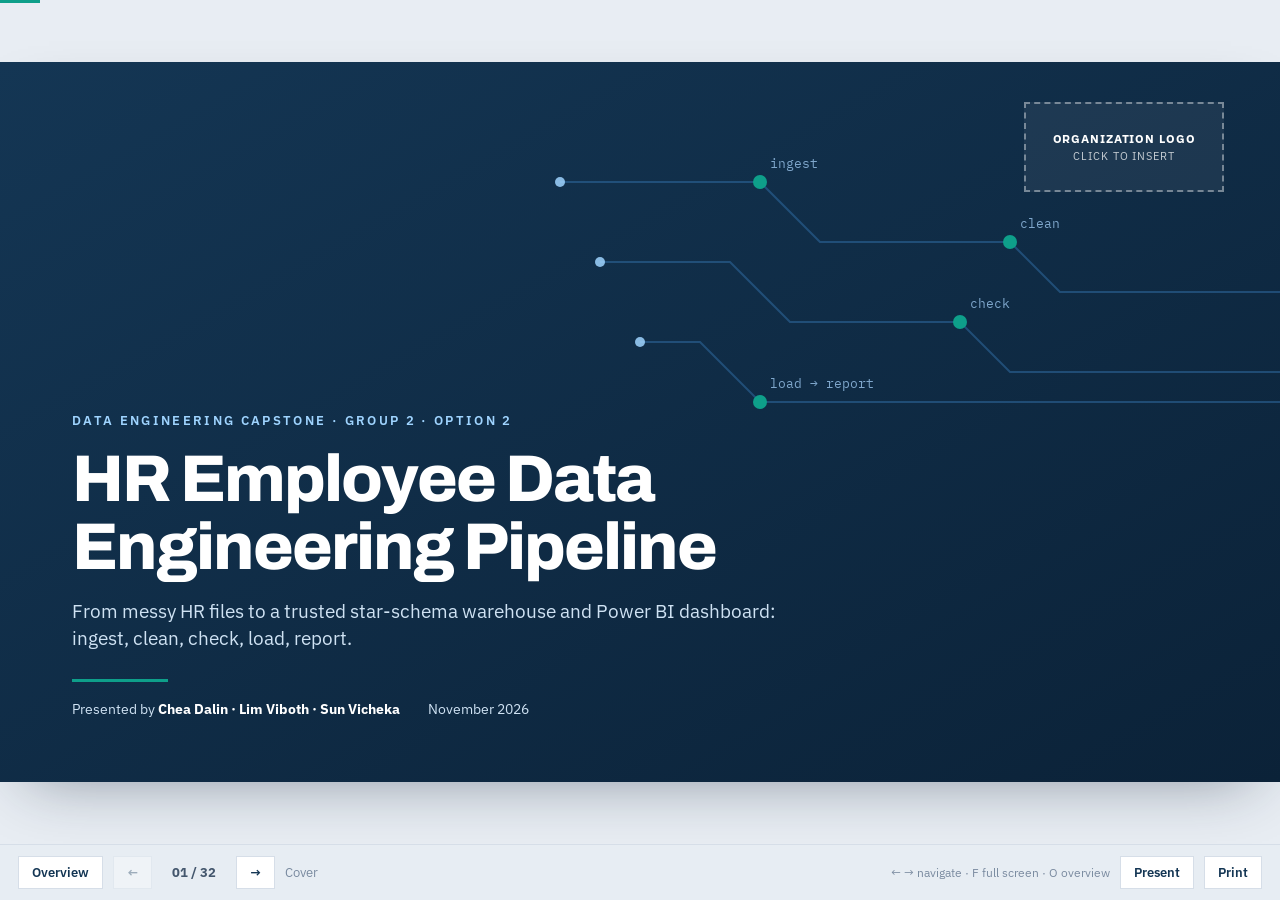
==== presentation/index.html @ c362efb7 "docs: add project presentation deck HTML slide deck for the capstone video (32 slides, four speaker " ====
<!doctype html>
<html lang="en">
<head>
<meta charset="utf-8">
<meta name="viewport" content="width=device-width, initial-scale=1">
<title>HR Data Pipeline - Group 2</title>
<link rel="preconnect" href="https://fonts.googleapis.com">
<link rel="preconnect" href="https://fonts.gstatic.com" crossorigin>
<link href="https://fonts.googleapis.com/css2?family=Archivo:wght@600;700;800&family=IBM+Plex+Mono:wght@400;500&family=IBM+Plex+Sans:wght@400;500;600;700&display=swap" rel="stylesheet">
<link rel="stylesheet" href="styles.css">
</head>
<body>
<div id="prog"></div>
<div id="viewport"><div id="stage">
<svg width="0" height="0" style="position:absolute" aria-hidden="true">
  <symbol id="i-file" viewBox="0 0 24 24"><path d="M6 2h9l5 5v15H6z M15 2v5h5"/></symbol>
  <symbol id="i-db" viewBox="0 0 24 24"><ellipse cx="12" cy="5" rx="8" ry="3"/><path d="M4 5v14c0 1.7 3.6 3 8 3s8-1.3 8-3V5 M4 12c0 1.7 3.6 3 8 3s8-1.3 8-3"/></symbol>
  <symbol id="i-filter" viewBox="0 0 24 24"><path d="M3 4h18l-7 8v6l-4 2v-8z"/></symbol>
  <symbol id="i-check" viewBox="0 0 24 24"><circle cx="12" cy="12" r="9"/><path d="M8 12l3 3 5-6"/></symbol>
  <symbol id="i-chart" viewBox="0 0 24 24"><path d="M5 20V11 M11 20V5 M17 20v-7 M3 20h18"/></symbol>
  <symbol id="i-shield" viewBox="0 0 24 24"><path d="M12 2l8 3v6c0 5-3.5 9-8 11-4.5-2-8-6-8-11V5z M9 12l2 2 4-4"/></symbol>
  <symbol id="i-branch" viewBox="0 0 24 24"><circle cx="6" cy="5" r="2.5"/><circle cx="6" cy="19" r="2.5"/><circle cx="18" cy="7" r="2.5"/><path d="M6 7.5v9 M18 9.5c0 4-5 4.5-10.5 7.5"/></symbol>
  <symbol id="i-doc" viewBox="0 0 24 24"><path d="M6 2h9l5 5v15H6z M15 2v5h5 M9 12h7 M9 16h7"/></symbol>
  <symbol id="i-clock" viewBox="0 0 24 24"><circle cx="12" cy="12" r="9"/><path d="M12 7v5l3 2"/></symbol>
  <symbol id="i-users" viewBox="0 0 24 24"><circle cx="9" cy="8" r="3.5"/><path d="M2 20c0-3.9 3.1-7 7-7s7 3.1 7 7"/><circle cx="17" cy="9" r="2.5"/><path d="M17 13.5c2.8.3 5 2.8 5 6"/></symbol>
  <symbol id="i-lock" viewBox="0 0 24 24"><rect x="5" y="11" width="14" height="10" rx="1"/><path d="M8 11V7a4 4 0 0 1 8 0v4"/></symbol>
  <symbol id="i-cycle" viewBox="0 0 24 24"><path d="M20 12a8 8 0 1 1-2.3-5.7 M20 4v4h-4"/></symbol>
  <symbol id="i-warn" viewBox="0 0 24 24"><path d="M12 3l10 18H2z M12 10v5 M12 18v.5"/></symbol>
  <symbol id="i-key" viewBox="0 0 24 24"><circle cx="8" cy="15" r="4"/><path d="M11 12l9-9 M16 7l3 3 M14 9l2 2"/></symbol>
  <symbol id="i-table" viewBox="0 0 24 24"><rect x="3" y="4" width="18" height="16" rx="1"/><path d="M3 9h18 M3 14.5h18 M9 9v11"/></symbol>
  <symbol id="i-flag" viewBox="0 0 24 24"><path d="M5 21V4 M5 4h12l-2 4 2 4H5"/></symbol>
</svg>

<!-- 01 -->
<section class="slide cover" data-label="Cover">
  <svg class="cover-art" viewBox="0 0 1280 720" preserveAspectRatio="xMidYMid slice" aria-hidden="true">
    <defs>
      <linearGradient id="cg" x1="0" y1="0" x2="1" y2="1">
        <stop offset="0" stop-color="#143654"/><stop offset="1" stop-color="#0b2238"/>
      </linearGradient>
    </defs>
    <rect width="1280" height="720" fill="url(#cg)"/>
    <g fill="none" stroke="#2f6aa0" stroke-width="2" opacity=".55">
      <path d="M560 120 H760 L820 180 H1010 L1060 230 H1280"/>
      <path d="M600 200 H730 L790 260 H960 L1010 310 H1280"/>
      <path d="M640 280 H700 L760 340 H1280"/>
    </g>
    <g fill="#0e9f8a"><circle cx="760" cy="120" r="7"/><circle cx="1010" cy="180" r="7"/><circle cx="960" cy="260" r="7"/><circle cx="760" cy="340" r="7"/></g>
    <g fill="#9fd4ff" opacity=".85"><circle cx="560" cy="120" r="5"/><circle cx="600" cy="200" r="5"/><circle cx="640" cy="280" r="5"/></g>
    <g font-family="IBM Plex Mono, monospace" font-size="13" fill="#7fa7cc">
      <text x="770" y="106">ingest</text><text x="1020" y="166">clean</text><text x="970" y="246">check</text><text x="770" y="326">load → report</text>
    </g>
  </svg>
  <figure class="slot logo" data-slot="org-logo"><img alt="Organization logo"><figcaption><b>Organization logo</b>click to insert</figcaption></figure>
  <div class="cover-body">
    <div class="eyebrow">Data Engineering Capstone · Group 2 · Option 2</div>
    <h1>HR Employee Data<br>Engineering Pipeline</h1>
    <div class="sub">From messy HR files to a trusted star-schema warehouse and Power BI dashboard: ingest, clean, check, load, report.</div>
    <div class="rule"></div>
    <div class="cover-meta">
      <span>Presented by <b>Chea Dalin · Lim Viboth · Sun Vicheka</b></span>
      <span>November 2026</span>
    </div>
  </div>
</section>

<!-- 02 -->
<section class="slide" data-label="Team">
  <header class="shead"><span class="kicker">Group 2</span><h2>The team</h2></header>
  <div class="team">
    <div class="member">
      <figure class="slot photo cover-fit" data-slot="photo-dalin" title="Click to add photo"><img alt="Chea Dalin"><figcaption>CD</figcaption></figure>
      <h3>Chea Dalin</h3>
      <div class="role">Data and Quality</div>
      <ul>
        <li>Synthetic data generator with injected errors</li>
        <li>Raw data lake and data profiling</li>
        <li>Extract and clean code, quality checks</li>
        <li>Airflow DAG for extract, clean and checks</li>
      </ul>
    </div>
    <div class="member">
      <figure class="slot photo cover-fit" data-slot="photo-viboth" title="Click to add photo"><img alt="Lim Viboth"><figcaption>LV</figcaption></figure>
      <h3>Lim Viboth</h3>
      <div class="role">Warehouse and Airflow</div>
      <ul>
        <li>Docker, database and Airflow setup</li>
        <li>Star schema and CREATE TABLE scripts</li>
        <li>Snowflake connection and load step</li>
        <li>End-to-end Airflow pipeline</li>
      </ul>
    </div>
    <div class="member">
      <figure class="slot photo cover-fit" data-slot="photo-vicheka" title="Click to add photo"><img alt="Sun Vicheka"><figcaption>SV</figcaption></figure>
      <h3>Sun Vicheka</h3>
      <div class="role">Analytics and Documents</div>
      <ul>
        <li>GitHub repo, task board and README</li>
        <li>Data dictionary and governance document</li>
        <li>Power BI connection and dashboard</li>
        <li>Slides, video plan and submission</li>
      </ul>
    </div>
  </div>
  <div class="src">Roles and tracks: <code>README.md</code> (Team and Status sections). Click a circle to add a profile photo.</div>
</section>

<!-- 03 -->
<section class="slide" data-label="Agenda">
  <header class="shead"><span class="kicker">Agenda</span><h2>What we will cover</h2></header>
  <ol class="agenda">
    <li><span class="n">01</span><span class="t">Introduction and data pipeline: problem, architecture, clean, check</span><span class="who">Chea Dalin</span></li>
    <li><span class="n">02</span><span class="t">System methodology: ETL approach, workflow and documents</span><span class="who">Sun Vicheka</span></li>
    <li><span class="n">03</span><span class="t">Warehouse and infrastructure</span><span class="who">Lim Viboth</span></li>
    <li><span class="n">04</span><span class="t">Results and next steps</span><span class="who">Sun Vicheka</span></li>
  </ol>
  <div class="src">Each part is presented by one member without interruption.</div>
</section>

<!-- 04 -->
<section class="slide divider" data-label="Part 01: Introduction and data pipeline">
  <div class="div-num">01</div>
  <div class="div-body">
    <div class="eyebrow">Part 01</div>
    <h2>Introduction and data pipeline</h2>
    <ul><li>The problem with the HR data</li><li>System architecture</li><li>Cleaning results and rejected rows</li><li>Quality checks and the Airflow DAG</li></ul>
  </div>
  <div class="div-speaker">
    <figure class="slot photo cover-fit big" data-slot="photo-dalin" title="Click to add photo"><img alt="Chea Dalin"><figcaption>CD</figcaption></figure>
    <span>Presented by</span><b>Chea Dalin</b>
  </div>
</section>

<!-- 05 -->
<section class="slide" data-label="The problem">
  <header class="shead"><span class="kicker">01 · Introduction</span><h2>HR numbers nobody can trust</h2><span class="speaker">Chea Dalin</span></header>
  <div class="cols c-3-2" style="gap:36px">
    <div>
      <div class="blk-h">What the raw attendance file really looks like</div>
      <table class="t messy">
        <tr><th>attendance_id</th><th>employee</th><th>date</th><th>status</th><th>in</th><th>out</th><th class="num">hours</th></tr>
        <tr><td>A000215</td><td>E0004</td><td class="err">28/08/2026</td><td>Present</td><td>07:37</td><td>17:42</td><td class="num">10.08</td></tr>
        <tr><td>A000460</td><td>E0008</td><td>2026-08-07</td><td class="err">Prsent</td><td>07:57</td><td>17:06</td><td class="num">9.15</td></tr>
        <tr><td>A002139</td><td>E0033</td><td>2026-10-22</td><td class="err">N/A</td><td>07:31</td><td>17:21</td><td class="num">9.83</td></tr>
        <tr><td>A000845</td><td>E0013</td><td>2026-10-30</td><td>Present</td><td class="err">17:25</td><td class="err">07:36</td><td class="num">9.82</td></tr>
        <tr><td>A001177</td><td>E0019</td><td>2026-08-11</td><td>Present</td><td>07:33</td><td>17:39</td><td class="num err">25</td></tr>
        <tr><td>A000180</td><td>E0003</td><td class="err">not_a_date</td><td>Late</td><td>09:17</td><td>17:25</td><td class="num">8.13</td></tr>
      </table>
      <div class="chips"><span class="chip-l">One department, five spellings:</span><span class="chip bad">HR</span><span class="chip bad">H.R.</span><span class="chip bad">human resources</span><span class="chip bad">Human Resource</span><span class="chip ok">Human Resources</span></div>
    </div>
    <div class="statlist">
      <div class="stat-row"><svg class="ico" aria-hidden="true"><use href="#i-users"/></svg><span class="v bad">60</span><p>errors in <b>206</b> employee rows</p></div>
      <div class="stat-row"><svg class="ico" aria-hidden="true"><use href="#i-clock"/></svg><span class="v bad">237</span><p>errors in <b>13,040</b> attendance rows</p></div>
      <div class="stat-row"><svg class="ico" aria-hidden="true"><use href="#i-chart"/></svg><span class="v bad">53</span><p>errors in <b>410</b> performance rows</p></div>
      <div class="stat-row"><svg class="ico" aria-hidden="true"><use href="#i-lock"/></svg><span class="v">0</span><p>personal columns: the data is <b>synthetic</b></p></div>
    </div>
  </div>
  <div class="band">Goal: <b>join the three datasets, fix or reject every bad row with a reason, and report only on clean data.</b></div>
  <div class="src">Rows: real examples from <code>data/source/</code> and <code>data/rejects/</code>. Error counts: <code>data/source/injected_errors.json</code> (seed 42).</div>
</section>

<!-- 06 -->
<section class="slide" data-label="Architecture">
  <header class="shead"><span class="kicker">01 · Introduction</span><h2>End-to-end system architecture</h2><span class="speaker">Chea Dalin</span></header>
  <svg class="diagram" viewBox="0 0 1152 470" role="img" aria-label="Pipeline architecture from source files to Power BI">
    <defs>
      <marker id="ar" viewBox="0 0 10 10" refX="9" refY="5" markerWidth="7" markerHeight="7" orient="auto"><path d="M0 0L10 5L0 10z" fill="#44576d"/></marker>
    </defs>
    <!-- Airflow band -->
    <rect x="186" y="12" width="580" height="62" fill="#e7f2fd" stroke="#017CEE" stroke-dasharray="5 4"/>
    <image href="assets/logos/apacheairflow.svg" x="202" y="25" width="36" height="36"/>
    <text x="250" y="40" font-size="16" font-weight="700" fill="#0f1f33">Apache Airflow orchestrates</text>
    <text x="250" y="60" font-size="13" fill="#44576d">DAG hr_pipeline_extract_clean: ingest → clean ×3 → quality_checks</text>
    <path d="M476 74 V128" stroke="#017CEE" stroke-dasharray="4 4" fill="none"/>

    <!-- main boxes -->
    <g font-size="15">
      <rect x="0" y="130" width="160" height="110" fill="#f6f9fc" stroke="#d6dee8"/>
      <image href="assets/logos/python.svg" x="12" y="142" width="26" height="26"/>
      <text x="46" y="161" font-weight="700" fill="#0f1f33">Source files</text>
      <text x="12" y="190" font-size="12" fill="#44576d">employees.xlsx</text>
      <text x="12" y="207" font-size="12" fill="#44576d">attendance.csv</text>
      <text x="12" y="224" font-size="12" fill="#44576d">performance.csv</text>

      <rect x="196" y="130" width="160" height="110" fill="#f6f9fc" stroke="#d6dee8"/>
      <text x="208" y="161" font-weight="700" fill="#0f1f33">Raw data lake</text>
      <text x="208" y="190" font-size="12" fill="#44576d">data/raw/&lt;dataset&gt;/</text>
      <text x="208" y="207" font-size="12" fill="#44576d">&lt;run date&gt;/</text>
      <text x="208" y="224" font-size="12" fill="#44576d">read-only copy</text>

      <rect x="392" y="130" width="170" height="110" fill="#f6f9fc" stroke="#1f4e79" stroke-width="2"/>
      <image href="assets/logos/pandas.svg" x="404" y="142" width="26" height="26"/>
      <text x="438" y="161" font-weight="700" fill="#0f1f33">Clean + validate</text>
      <text x="404" y="190" font-size="12" fill="#44576d">src/extract_clean.py</text>
      <text x="404" y="207" font-size="12" fill="#44576d">fix or reject each row</text>
      <text x="404" y="224" font-size="12" fill="#44576d">with a reason</text>

      <rect x="598" y="130" width="168" height="110" fill="#f6f9fc" stroke="#d6dee8"/>
      <text x="610" y="161" font-weight="700" fill="#0f1f33">Quality checks</text>
      <text x="610" y="190" font-size="12" fill="#44576d">src/quality_checks.py</text>
      <text x="610" y="207" font-size="12" fill="#128a52" font-weight="700">19 PASS · 1 WARN · 0 FAIL</text>
      <text x="610" y="224" font-size="12" fill="#44576d">FAIL stops the run</text>

      <rect x="802" y="130" width="176" height="110" fill="#eaf8fd" stroke="#29B5E8" stroke-width="2"/>
      <image href="assets/logos/snowflake.svg" x="814" y="142" width="26" height="26"/>
      <text x="848" y="161" font-weight="700" fill="#0f1f33">Snowflake</text>
      <text x="814" y="190" font-size="12" fill="#44576d">HR_DB.ANALYTICS</text>
      <text x="814" y="207" font-size="12" fill="#44576d">star schema</text>
      <text x="814" y="224" font-size="12" fill="#44576d">2 facts · 4 dimensions</text>

      <rect x="1014" y="130" width="138" height="110" fill="#fff8e6" stroke="#d9a400" stroke-width="2"/>
      <image href="assets/logos/powerbi.svg" x="1026" y="142" width="26" height="26"/><text x="1058" y="161" font-weight="700" fill="#0f1f33">Power BI</text>
      <text x="1026" y="190" font-size="12" fill="#44576d">4 report pages</text>
      <text x="1026" y="207" font-size="12" fill="#44576d">read-only role</text>
      <text x="1026" y="224" font-size="12" fill="#44576d">HR_ANALYST</text>
    </g>
    <g stroke="#44576d" stroke-width="2" fill="none" marker-end="url(#ar)">
      <path d="M160 185 H192"/><path d="M356 185 H388"/><path d="M562 185 H594"/><path d="M766 185 H798"/><path d="M978 185 H1010"/>
    </g>
    <text x="771" y="176" font-size="11" fill="#44576d">load</text>

    <!-- outputs of cleaning -->
    <path d="M477 240 V290" stroke="#44576d" stroke-width="2" fill="none" marker-end="url(#ar)"/>
    <g font-size="13">
      <rect x="300" y="294" width="120" height="44" fill="#dff3e8"/><text x="312" y="321" fill="#128a52" font-weight="700">data/clean</text>
      <rect x="430" y="294" width="120" height="44" fill="#fdecec"/><text x="442" y="321" fill="#c62828" font-weight="700">data/rejects</text>
      <rect x="560" y="294" width="120" height="44" fill="#eceff3"/><text x="572" y="321" fill="#44576d" font-weight="700">data/logs</text>
    </g>

    <!-- docker band -->
    <rect x="0" y="380" width="766" height="66" fill="#eaf4fd" stroke="#2496ED" stroke-dasharray="5 4"/>
    <image href="assets/logos/docker.svg" x="14" y="394" width="38" height="38"/>
    <text x="64" y="408" font-size="16" font-weight="700" fill="#0f1f33">Docker Compose</text>
    <text x="64" y="430" font-size="13" fill="#44576d">Airflow (standalone) + MySQL 8.0 containers · ports bound to 127.0.0.1 only</text>
    <image href="assets/logos/mysql.svg" x="712" y="392" width="40" height="40"/>
    <text x="802" y="420" font-size="13" fill="#7a8ba0">Cloud: Snowflake account</text>
  </svg>
  <div class="src">Sources: <code>README.md</code> architecture diagram, <code>docker-compose.yml</code>, <code>sql/create_star_schema.sql</code>, <code>data/logs/quality_report.json</code>.</div>
</section>

<!-- 07 -->
<section class="slide" data-label="Cleaning results">
  <header class="shead"><span class="kicker">01 · Data pipeline</span><h2>Cleaning results, latest run</h2><span class="speaker">Chea Dalin</span></header>
  <table class="t" style="margin-bottom:26px">
    <tr><th>Dataset</th><th class="num">Rows in</th><th class="num">Exact duplicates dropped</th><th class="num">Rejected</th><th class="num">Rows out</th><th class="num">Kept</th></tr>
    <tr><td>Employees</td><td class="num">206</td><td class="num">3</td><td class="num">3</td><td class="num">200</td><td class="num">97.1%</td></tr>
    <tr><td>Attendance</td><td class="num">13,040</td><td class="num">40</td><td class="num">83</td><td class="num">12,917</td><td class="num">99.1%</td></tr>
    <tr><td>Performance</td><td class="num">410</td><td class="num">10</td><td class="num">28</td><td class="num">372</td><td class="num">90.7%</td></tr>
    <tr class="total"><td>Total</td><td class="num">13,656</td><td class="num">53</td><td class="num">114</td><td class="num">13,489</td><td class="num">98.8%</td></tr>
  </table>
  <div class="cards c4">
    <div class="card"><span class="k">Fixed, not rejected</span><span class="v">50</span><p>attendance dates converted to YYYY-MM-DD</p></div>
    <div class="card"><span class="k">Fixed, not rejected</span><span class="v">24</span><p>department labels mapped to the official list</p></div>
    <div class="card"><span class="k">Fixed, not rejected</span><span class="v">49</span><p>status labels corrected (34 attendance, 15 performance)</p></div>
    <div class="card warn"><span class="k">Kept, flagged</span><span class="v">32</span><p>Present/Late rows with no check_in</p></div>
  </div>
  <div class="src">Source: <code>data/logs/*_cleaning_log.json</code>, run of 8 Nov 2026.</div>
</section>

<!-- 08 -->
<section class="slide" data-label="Rejected rows">
  <header class="shead"><span class="kicker">01 · Data pipeline</span><h2>114 rows rejected, each with a reason</h2><span class="speaker">Chea Dalin</span></header>
  <div class="cols c-3-2">
    <div>
      <div class="blk-h">Rejected rows by reason</div>
      <div class="bars">
        <div class="bar"><span>Attendance: unknown employee</span><span class="track"><span class="fill" style="width:100%"></span></span><span class="num">30</span></div>
        <div class="bar"><span>Attendance: check_out before check_in</span><span class="track"><span class="fill" style="width:83.3%"></span></span><span class="num">25</span></div>
        <div class="bar"><span>Attendance: hours outside 0-24</span><span class="track"><span class="fill" style="width:40%"></span></span><span class="num">12</span></div>
        <div class="bar"><span>Performance: score outside 1-5</span><span class="track"><span class="fill acc" style="width:40%"></span></span><span class="num">12</span></div>
        <div class="bar"><span>Attendance: impossible date</span><span class="track"><span class="fill" style="width:33.3%"></span></span><span class="num">10</span></div>
        <div class="bar"><span>Performance: missing score</span><span class="track"><span class="fill acc" style="width:26.7%"></span></span><span class="num">8</span></div>
        <div class="bar"><span>Performance: unknown employee</span><span class="track"><span class="fill acc" style="width:26.7%"></span></span><span class="num">8</span></div>
        <div class="bar"><span>Attendance: invalid status</span><span class="track"><span class="fill" style="width:20%"></span></span><span class="num">6</span></div>
        <div class="bar"><span>Employees: conflicting duplicate ID</span><span class="track"><span class="fill warn" style="width:10%"></span></span><span class="num">3</span></div>
      </div>
    </div>
    <div class="cards" style="align-content:start">
      <div class="card"><h3>Reject, don't guess</h3><p>A row we cannot fix safely goes to <code>data/rejects/&lt;dataset&gt;_rejected.csv</code> with a <code>reject_reason</code> column.</p></div>
      <div class="card acc"><h3>Fix at the source</h3><p>Rejected rows are never edited by hand in <code>data/clean/</code>. The source is fixed, then the pipeline runs again.</p></div>
    </div>
  </div>
  <div class="src">Source: <code>data/rejects/*.csv</code> counted by <code>reject_reason</code>; rules in <code>docs/governance.md</code> section 3a.</div>
</section>

<!-- 09 -->
<section class="slide" data-label="Quality checks">
  <header class="shead"><span class="kicker">01 · Data pipeline</span><h2>20 automated quality checks</h2><span class="speaker">Chea Dalin</span></header>
  <div class="cards c3" style="margin-bottom:26px">
    <div class="card good"><span class="k">Pass</span><span class="v">19</span><p>checks passed on the clean data</p></div>
    <div class="card warn"><span class="k">Warn</span><span class="v">1</span><p>32 Present/Late rows with no check_in. Kept and logged.</p></div>
    <div class="card"><span class="k">Fail</span><span class="v">0</span><p>Any FAIL fails the Airflow task and blocks the run.</p></div>
  </div>
  <div class="cols c-2" style="gap:30px">
    <table class="t">
      <tr><th>Employees (200 rows)</th></tr>
      <tr><td>employee_id filled in and unique</td></tr>
      <tr><td>department in the official list</td></tr>
      <tr><td>hire_date valid and not in the future</td></tr>
      <tr><th style="padding-top:16px">Performance (372 rows)</th></tr>
      <tr><td>score filled in, between 1 and 5</td></tr>
      <tr><td>one review per employee per period</td></tr>
    </table>
    <table class="t">
      <tr><th>Attendance (12,917 rows)</th></tr>
      <tr><td>attendance_id unique; employee exists</td></tr>
      <tr><td>status is Present, Absent, Late or Leave</td></tr>
      <tr><td>hours_worked between 0 and 24</td></tr>
      <tr><td>check_out not before check_in</td></tr>
      <tr><td>one row per employee per day</td></tr>
    </table>
  </div>
  <div class="src">Source: <code>data/logs/quality_report.json</code> (run 2026-11-08 19:41), <code>src/quality_checks.py</code>.</div>
</section>

<!-- 10 -->
<section class="slide" data-label="Airflow DAG">
  <header class="shead"><span class="kicker">01 · Data pipeline</span><h2>The Airflow DAG</h2><span class="speaker">Chea Dalin</span></header>
  <svg class="diagram" viewBox="0 0 1152 300" role="img" aria-label="Airflow DAG tasks">
    <defs><marker id="ar2" viewBox="0 0 10 10" refX="9" refY="5" markerWidth="7" markerHeight="7" orient="auto"><path d="M0 0L10 5L0 10z" fill="#44576d"/></marker></defs>
    <g font-size="15" font-family="IBM Plex Mono, monospace">
      <rect x="0" y="120" width="190" height="56" fill="#e7f2fd" stroke="#017CEE" stroke-width="2"/><text x="20" y="153" fill="#0f1f33">ingest_to_raw</text>
      <rect x="270" y="30" width="210" height="56" fill="#e7f2fd" stroke="#017CEE" stroke-width="2"/><text x="290" y="63" fill="#0f1f33">clean_employees</text>
      <rect x="270" y="120" width="210" height="56" fill="#e7f2fd" stroke="#017CEE" stroke-width="2"/><text x="290" y="153" fill="#0f1f33">clean_attendance</text>
      <rect x="270" y="210" width="210" height="56" fill="#e7f2fd" stroke="#017CEE" stroke-width="2"/><text x="290" y="243" fill="#0f1f33">clean_performance</text>
      <rect x="560" y="120" width="190" height="56" fill="#dff3e8" stroke="#128a52" stroke-width="2"/><text x="580" y="153" fill="#0f1f33">quality_checks</text>
      <rect x="830" y="120" width="300" height="56" fill="#fff" stroke="#7a8ba0" stroke-width="2" stroke-dasharray="6 5"/><text x="850" y="153" fill="#44576d">load_dimensions → load_facts</text>
    </g>
    <g stroke="#44576d" stroke-width="2" fill="none" marker-end="url(#ar2)">
      <path d="M190 148 C230 148 230 58 266 58"/><path d="M190 148 H266"/><path d="M190 148 C230 148 230 238 266 238"/>
      <path d="M480 58 C520 58 520 148 556 148"/><path d="M480 148 H556"/><path d="M480 238 C520 238 520 148 556 148"/>
      <path d="M750 148 H826" stroke-dasharray="6 5"/>
    </g>
    <text x="830" y="200" font-size="13" fill="#7a8ba0">Load step: Lim Viboth's track</text>
  </svg>
  <div class="cards c3" style="margin-top:20px">
    <div class="card"><h3>Manual trigger</h3><p><code>schedule=None</code>, start date 2026-11-01, no catch-up of missed runs.</p></div>
    <div class="card"><h3>Parallel cleaning</h3><p>The three datasets are cleaned in parallel after the raw copy.</p></div>
    <div class="card good"><h3>Quality gate</h3><p>A FAIL raises an error, so the task turns red and the run stops.</p></div>
  </div>
  <div class="src">Source: <code>dag/hr_pipeline_dag.py</code> (DAG <code>hr_pipeline_extract_clean</code>). Load task names from the README plan.</div>
</section>

<!-- 11 -->
<section class="slide divider" data-label="Part 02: System methodology">
  <div class="div-num">02</div>
  <div class="div-body">
    <div class="eyebrow">Part 02</div>
    <h2>System methodology</h2>
    <ul><li>ETL approach in five steps</li><li>Team workflow and build timeline</li><li>Project documents</li><li>Data dictionary and governance</li></ul>
  </div>
  <div class="div-speaker">
    <figure class="slot photo cover-fit big" data-slot="photo-vicheka" title="Click to add photo"><img alt="Sun Vicheka"><figcaption>SV</figcaption></figure>
    <span>Presented by</span><b>Sun Vicheka</b>
  </div>
</section>

<!-- 12 -->
<section class="slide" data-label="ETL methodology">
  <header class="shead"><span class="kicker">02 · Methodology</span><h2>Our method: five steps, ETL style</h2><span class="speaker">Sun Vicheka</span></header>
  <p class="lead">Data is <b>cleaned and validated before it is loaded</b>, so only good rows reach the warehouse. Bad rows are kept with a reason, so nothing is lost and every run can be repeated.</p>
  <div class="pipe"><div class="pnode"><div class="pcircle logo"><img src="assets/logos/python.svg" alt="Python logo"></div><b>1. Ingest</b><span>Copy source files into <code>data/raw/&lt;dataset&gt;/&lt;date&gt;</code></span></div><div class="pnode"><div class="pcircle logo"><img src="assets/logos/pandas.svg" alt="pandas logo"></div><b>2. Clean</b><span>Fix formats and labels, reject impossible rows</span></div><div class="pnode"><div class="pcircle logo"><img src="assets/logos/apacheairflow.svg" alt="Apache Airflow logo"></div><b>3. Check</b><span>20 quality rules; any FAIL stops the run</span></div><div class="pnode"><div class="pcircle logo"><img src="assets/logos/snowflake.svg" alt="Snowflake logo"></div><b>4. Load</b><span>Star schema <code>ANALYTICS</code> in Snowflake</span></div><div class="pnode"><div class="pcircle logo"><img src="assets/logos/powerbi.svg" alt="Power BI logo"></div><b>5. Report</b><span>Power BI dashboard, 4 pages</span></div></div>
  <div class="flowstrip">
    <div><span class="v">13,656</span><span>rows in</span></div>
    <div class="arrow">→</div>
    <div class="ok"><span class="v">13,489</span><span>clean rows loaded</span></div>
    <div class="bad"><span class="v">114</span><span>rejected with a reason</span></div>
    <div><span class="v">53</span><span>exact duplicates dropped</span></div>
  </div>
  <div class="src">Source: <code>README.md</code> (Problem, Architecture), <code>data/logs/*_cleaning_log.json</code>.</div>
</section>

<!-- 13 -->
<section class="slide" data-label="How we worked">
  <header class="shead"><span class="kicker">02 · Methodology</span><h2>How we worked: branch, review, merge</h2><span class="speaker">Sun Vicheka</span></header>
  <svg class="diagram" viewBox="0 0 1152 250" role="img" aria-label="Git branching: feature branches into dev into main">
  <g font-size="13" font-weight="700"><text x="0" y="44" fill="#1f4e79">main</text><text x="0" y="124" fill="#0e9f8a">dev</text><text x="0" y="214" fill="#7a8ba0">feature/</text></g>
  <path d="M70 40 H1150" stroke="#1f4e79" stroke-width="4"/>
  <path d="M70 120 H1150" stroke="#0e9f8a" stroke-width="4"/>
  <path d="M120 120 C120 190 140 190 160 200 H210 C230 190 240 160 240 120" stroke="#7a8ba0" stroke-width="2.5" fill="none"/>
  <circle cx="185" cy="200" r="7" fill="#fff" stroke="#7a8ba0" stroke-width="2.5"/>
  <text x="185" y="236" font-size="11.5" text-anchor="middle" fill="#44576d">member-a-data-quality</text>
  <circle cx="240" cy="120" r="7" fill="#0e9f8a"/>
  <path d="M265 120 C265 190 285 190 305 200 H355 C375 190 385 160 385 120" stroke="#7a8ba0" stroke-width="2.5" fill="none"/>
  <circle cx="330" cy="200" r="7" fill="#fff" stroke="#7a8ba0" stroke-width="2.5"/>
  <text x="330" y="236" font-size="11.5" text-anchor="middle" fill="#44576d">database-schema</text>
  <circle cx="385" cy="120" r="7" fill="#0e9f8a"/>
  <path d="M410 120 C410 190 430 190 450 200 H500 C520 190 530 160 530 120" stroke="#7a8ba0" stroke-width="2.5" fill="none"/>
  <circle cx="475" cy="200" r="7" fill="#fff" stroke="#7a8ba0" stroke-width="2.5"/>
  <text x="475" y="236" font-size="11.5" text-anchor="middle" fill="#44576d">cleaning-code</text>
  <circle cx="530" cy="120" r="7" fill="#0e9f8a"/>
  <path d="M555 120 C555 190 575 190 595 200 H645 C665 190 675 160 675 120" stroke="#7a8ba0" stroke-width="2.5" fill="none"/>
  <circle cx="620" cy="200" r="7" fill="#fff" stroke="#7a8ba0" stroke-width="2.5"/>
  <text x="620" y="236" font-size="11.5" text-anchor="middle" fill="#44576d">airflow-dag</text>
  <circle cx="675" cy="120" r="7" fill="#0e9f8a"/>
  <path d="M700 120 C700 190 720 190 740 200 H790 C810 190 820 160 820 120" stroke="#7a8ba0" stroke-width="2.5" fill="none"/>
  <circle cx="765" cy="200" r="7" fill="#fff" stroke="#7a8ba0" stroke-width="2.5"/>
  <text x="765" y="236" font-size="11.5" text-anchor="middle" fill="#44576d">quality-checks</text>
  <circle cx="820" cy="120" r="7" fill="#0e9f8a"/>
  <path d="M845 120 C845 190 865 190 885 200 H935 C955 190 965 160 965 120" stroke="#7a8ba0" stroke-width="2.5" fill="none"/>
  <circle cx="910" cy="200" r="7" fill="#fff" stroke="#7a8ba0" stroke-width="2.5"/>
  <text x="910" y="236" font-size="11.5" text-anchor="middle" fill="#44576d">dag-quality-task</text>
  <circle cx="965" cy="120" r="7" fill="#0e9f8a"/>
  <path d="M990 120 C990 190 1010 190 1030 200 H1080 C1100 190 1110 160 1110 120" stroke="#7a8ba0" stroke-width="2.5" fill="none"/>
  <circle cx="1055" cy="200" r="7" fill="#fff" stroke="#7a8ba0" stroke-width="2.5"/>
  <text x="1055" y="236" font-size="11.5" text-anchor="middle" fill="#44576d">governance-doc</text>
  <circle cx="1110" cy="120" r="7" fill="#0e9f8a"/>
  <path d="M250 120 V40" stroke="#1f4e79" stroke-width="2.5" stroke-dasharray="5 4"/><circle cx="250" cy="40" r="8" fill="#1f4e79"/>
  <path d="M540 120 V40" stroke="#1f4e79" stroke-width="2.5" stroke-dasharray="5 4"/><circle cx="540" cy="40" r="8" fill="#1f4e79"/>
  <path d="M830 120 V40" stroke="#1f4e79" stroke-width="2.5" stroke-dasharray="5 4"/><circle cx="830" cy="40" r="8" fill="#1f4e79"/>
  <path d="M1110 120 V40" stroke="#1f4e79" stroke-width="2.5" stroke-dasharray="5 4"/><circle cx="1110" cy="40" r="8" fill="#1f4e79"/>
  <text x="1150" y="28" font-size="12" text-anchor="end" fill="#1f4e79">dev → main by pull request</text></svg>
  <div class="cols c-3-2" style="gap:28px;margin-top:14px">
    <div class="cards c4">
      <div class="card"><svg class="ico" aria-hidden="true"><use href="#i-branch"/></svg><span class="k">Merged PRs</span><span class="v">14</span></div>
      <div class="card"><svg class="ico" aria-hidden="true"><use href="#i-branch"/></svg><span class="k">Feature branches</span><span class="v">7</span></div>
      <div class="card"><svg class="ico" aria-hidden="true"><use href="#i-users"/></svg><span class="k">Members</span><span class="v">3</span></div>
      <div class="card"><svg class="ico" aria-hidden="true"><use href="#i-clock"/></svg><span class="k">Built</span><span class="v" style="font-size:30px">4-14 Nov</span></div>
    </div>
    <figure class="slot" data-slot="shot-github" style="height:150px"><img alt="GitHub pull requests screenshot"><figcaption><b>Screenshot: GitHub pull requests</b>click to insert</figcaption></figure>
  </div>
  <div class="src">Source: <code>git log</code> (branch names from merge commits); rules from <code>README.md</code> (Contributing). Main-line merges are illustrative.</div>
</section>

<!-- 14 -->
<section class="slide" data-label="Build timeline">
  <header class="shead"><span class="kicker">02 · Methodology</span><h2>Build timeline from the Git history</h2><span class="speaker">Sun Vicheka</span></header>
  <div class="timeline"><div class="tl-row"><span class="tl-date">4 Nov</span><span class="tl-dot lv"></span><span class="tl-who lv">Lim Viboth</span><span class="tl-what">Repository; Docker Compose for Airflow and MySQL; DAG, data and src mounts</span></div><div class="tl-row"><span class="tl-date">5 Nov</span><span class="tl-dot cd"></span><span class="tl-who cd">Chea Dalin</span><span class="tl-what">Synthetic data generator, raw data copies, profiling notebook</span></div><div class="tl-row"><span class="tl-date">5-6 Nov</span><span class="tl-dot lv"></span><span class="tl-who lv">Lim Viboth</span><span class="tl-what">Star schema SQL for <code>ANALYTICS</code>, then foreign keys and comments</span></div><div class="tl-row"><span class="tl-date">7 Nov</span><span class="tl-dot cd"></span><span class="tl-who cd">Chea Dalin</span><span class="tl-what">Attendance and performance cleaning rules; clean files for testing the load</span></div><div class="tl-row"><span class="tl-date">8 Nov</span><span class="tl-dot cd"></span><span class="tl-who cd">Chea Dalin</span><span class="tl-what">Airflow DAG for extract and clean; 20 quality checks; quality task in the DAG</span></div><div class="tl-row"><span class="tl-date">9 Nov</span><span class="tl-dot sv"></span><span class="tl-who sv">Sun Vicheka</span><span class="tl-what">README, governance document, data dictionary</span></div><div class="tl-row"><span class="tl-date">10-14 Nov</span><span class="tl-dot sv"></span><span class="tl-who sv">Sun Vicheka</span><span class="tl-what">Team names and project status in the README</span></div><div class="tl-row"><span class="tl-date">15-18 Nov</span><span class="tl-dot all"></span><span class="tl-who all">Everyone</span><span class="tl-what">Slides, video recording and submission</span></div></div>
  <div class="src">Source: commit dates in <code>git log</code>, grouped by track owner from the README. Last row: the README Status plan.</div>
</section>

<!-- 15 -->
<section class="slide" data-label="Project documents">
  <header class="shead"><span class="kicker">02 · Methodology</span><h2>The documents behind the project</h2><span class="speaker">Sun Vicheka</span></header>
  <p class="lead">Code alone does not tell a new reader <b>what each column means, who owns it, or which rules really run</b>. Three documents do.</p>
  <div class="cards c3">
    <div class="card doc"><svg class="ico" aria-hidden="true"><use href="#i-doc"/></svg><span class="k">README.md</span><h3>Start here</h3><p>Problem, architecture, quick start, DAG tasks, data-quality results, warehouse tables, dashboard definitions, repo layout, contributing rules, status.</p></div>
    <div class="card doc acc"><svg class="ico" aria-hidden="true"><use href="#i-table"/></svg><span class="k">docs/data_dictionary.md</span><h3>What every column means</h3><p>Every column of the clean layer and the warehouse: type, nulls, allowed values, cleaning applied, and where each warehouse column comes from.</p></div>
    <div class="card doc"><svg class="ico" aria-hidden="true"><use href="#i-shield"/></svg><span class="k">docs/governance.md</span><h3>Who, which rules, how long</h3><p>Owners, lineage, cleaning and quality rules, access roles, retention, privacy, KPI definitions, change management, open decisions.</p></div>
  </div>
  <div class="band"><svg class="ico" aria-hidden="true"><use href="#i-cycle"/></svg> One rule for all three: <b>a schema change, a new rule or new reference data updates the documents in the same pull request.</b></div>
  <div class="src">Files: <code>README.md</code>, <code>docs/data_dictionary.md</code>, <code>docs/governance.md</code> (drafts of 9 Nov 2026).</div>
</section>

<!-- 16 -->
<section class="slide" data-label="Data dictionary">
  <header class="shead"><span class="kicker">02 · Methodology</span><h2>Data dictionary: the contract between steps</h2><span class="speaker">Sun Vicheka</span></header>
  <div class="cols c-3-2">
    <div>
      <div class="blk-h">Example: employees_clean.csv (200 rows, one per employee)</div>
      <table class="t">
        <tr><th>Column</th><th>Rule</th><th>Cleaning applied</th></tr>
        <tr><td><code>employee_id</code></td><td>E + 4 digits, unique</td><td>Conflicting duplicates rejected</td></tr>
        <tr><td><code>department</code></td><td>In the reference list</td><td>Variants mapped, e.g. HR → Human Resources</td></tr>
        <tr><td><code>division</code></td><td>4 divisions + Unknown</td><td>Looked up from department</td></tr>
        <tr><td><code>job_title</code></td><td>23 titles</td><td>Casing standardized</td></tr>
        <tr><td><code>hire_date</code></td><td>Not in the future</td><td>dd/mm/yyyy converted; future date blanked</td></tr>
        <tr><td><code>salary_band</code></td><td>B1, B2, B3, B4</td><td>None</td></tr>
      </table>
    </div>
    <div class="cards" style="align-content:start">
      <div class="card"><svg class="ico" aria-hidden="true"><use href="#i-table"/></svg><h3>One format everywhere</h3><p>CSV in UTF-8, dates <code>YYYY-MM-DD</code>, times <code>HH:MM</code>.</p></div>
      <div class="card acc"><svg class="ico" aria-hidden="true"><use href="#i-key"/></svg><h3>Clean layer to warehouse</h3><p>Each warehouse column lists its source, e.g. <code>employee_key</code> is looked up by <code>employee_id</code>.</p></div>
      <div class="card"><svg class="ico" aria-hidden="true"><use href="#i-flag"/></svg><h3>Open items recorded</h3><p>No department dimension yet; <code>dim_date</code> must reach 2018 if hire dates are ever keyed.</p></div>
    </div>
  </div>
  <div class="src">Source: <code>docs/data_dictionary.md</code> sections 1, 3 and Open items.</div>
</section>

<!-- 17 -->
<section class="slide" data-label="Governance">
  <header class="shead"><span class="kicker">02 · Methodology</span><h2>Governance and privacy</h2><span class="speaker">Sun Vicheka</span></header>
  <p class="lead" style="font-size:17px">In <code>docs/governance.md</code> every policy line carries a tag: <span class="tag enf">Enforced</span> the code or config does it, <span class="tag agr">Agreed</span> in the roadmap, <span class="tag pro">Proposed</span> still needs team agreement.</p>
  <div class="cards c3">
    <div class="card"><svg class="ico" aria-hidden="true"><use href="#i-users"/></svg><span class="k">Ownership</span><h3>Clear owners</h3><p>Each data asset has an owner: data and quality (Chea Dalin), warehouse and infrastructure (Lim Viboth), reports and documents (Sun Vicheka).</p></div>
    <div class="card acc"><svg class="ico" aria-hidden="true"><use href="#i-cycle"/></svg><span class="k">Lineage</span><h3>Traceable path</h3><p>source → raw → clean / rejects / logs → quality report → ANALYTICS → Power BI.</p></div>
    <div class="card"><svg class="ico" aria-hidden="true"><use href="#i-clock"/></svg><span class="k">Retention</span><h3>Raw kept per run</h3><p>Raw copies are never overwritten; warehouse data kept 5 years (agreed).</p></div>
    <div class="card"><svg class="ico" aria-hidden="true"><use href="#i-lock"/></svg><span class="k">Privacy</span><h3>No personal data</h3><p>Synthetic data only; no names, phones, emails or addresses; reports stop at <code>employee_id</code>.</p></div>
    <div class="card"><svg class="ico" aria-hidden="true"><use href="#i-table"/></svg><span class="k">Definitions</span><h3>One meaning per KPI</h3><p>Headcount, attendance rate and approved performance are defined once in the README and governance doc.</p></div>
    <div class="card"><svg class="ico" aria-hidden="true"><use href="#i-branch"/></svg><span class="k">Change</span><h3>Pull requests</h3><p>Branch, open a pull request, get a review, merge. Docs change in the same PR as the code.</p></div>
  </div>
  <div class="src">Source: <code>docs/governance.md</code>, <code>docs/data_dictionary.md</code>.</div>
</section>

<!-- 18 -->
<section class="slide divider" data-label="Part 03: Warehouse and infrastructure">
  <div class="div-num">03</div>
  <div class="div-body">
    <div class="eyebrow">Part 03</div>
    <h2>Warehouse and infrastructure</h2>
    <ul><li>Technology stack and Docker</li><li>Configuration and Snowflake connection</li><li>Star schema, dimensions and facts</li><li>Infrastructure and access</li></ul>
  </div>
  <div class="div-speaker">
    <figure class="slot photo cover-fit big" data-slot="photo-viboth" title="Click to add photo"><img alt="Lim Viboth"><figcaption>LV</figcaption></figure>
    <span>Presented by</span><b>Lim Viboth</b>
  </div>
</section>

<!-- 19 -->
<section class="slide" data-label="Technology stack">
  <header class="shead"><span class="kicker">03 · Warehouse</span><h2>Technology stack</h2><span class="speaker">Lim Viboth</span></header>
  <div class="stack">
    <div class="tech"><img src="assets/logos/python.svg" alt="Python logo"><div><b>Python</b><span>Generator, cleaning and quality checks</span></div></div>
    <div class="tech"><img src="assets/logos/pandas.svg" alt="pandas logo"><div><b>pandas</b><span>Reading, fixing and validating tables</span></div></div>
    <div class="tech"><img src="assets/logos/jupyter.svg" alt="Jupyter logo"><div><b>Jupyter</b><span>Data profiling notebook</span></div></div>
    <div class="tech"><img src="assets/logos/apacheairflow.svg" alt="Apache Airflow logo"><div><b>Apache Airflow</b><span>DAG that runs each step in order</span></div></div>
    <div class="tech"><img src="assets/logos/docker.svg" alt="Docker logo"><div><b>Docker Compose</b><span>Airflow and MySQL containers</span></div></div>
    <div class="tech"><img src="assets/logos/mysql.svg" alt="MySQL logo"><div><b>MySQL 8.0</b><span>Database container in the Compose file</span></div></div>
    <div class="tech"><img src="assets/logos/snowflake.svg" alt="Snowflake logo"><div><b>Snowflake</b><span>Star-schema warehouse, schema ANALYTICS</span></div></div>
    <div class="tech"><img src="assets/logos/powerbi.svg" alt="Power BI logo"><div><b>Power BI</b><span>Dashboard on the warehouse</span></div></div>
    <div class="tech"><img src="assets/logos/github.svg" alt="GitHub logo"><div><b>GitHub</b><span>Repo, pull requests and reviews</span></div></div>
  </div>
  <div class="src" style="margin-top:auto">Logos: Simple Icons v13.21.0 (CC0), official brand colours. Power BI logo: official Microsoft SVG from Wikimedia Commons (New_Power_BI_Logo.svg).</div>
</section>

<!-- 20 -->
<section class="slide" data-label="Docker Compose setup">
  <header class="shead"><span class="kicker">03 · Warehouse</span><h2>Local platform with Docker Compose</h2><span class="speaker">Lim Viboth</span></header>
  <svg class="diagram" viewBox="0 0 1152 300" role="img" aria-label="Docker Compose services">
    <defs><marker id="ar3" viewBox="0 0 10 10" refX="9" refY="5" markerWidth="7" markerHeight="7" orient="auto"><path d="M0 0L10 5L0 10z" fill="#44576d"/></marker></defs>
    <rect x="0" y="0" width="800" height="300" fill="#f6f9fc" stroke="#2496ED" stroke-dasharray="6 4"/>
    <image href="assets/logos/docker.svg" x="16" y="12" width="34" height="34"/>
    <text x="60" y="35" font-size="16" font-weight="700" fill="#0f1f33">docker compose up -d  (on your PC)</text>
    <g font-size="13" fill="#44576d">
      <rect x="20" y="60" width="350" height="220" fill="#fff" stroke="#4479A1" stroke-width="2"/>
      <image href="assets/logos/mysql.svg" x="34" y="72" width="34" height="34"/>
      <text x="78" y="95" font-size="16" font-weight="700" fill="#0f1f33">mysql</text>
      <text x="36" y="132">image   mysql:8.0</text>
      <text x="36" y="156">port    127.0.0.1:3306 → 3306</text>
      <text x="36" y="180">volume  mysql_data → /var/lib/mysql</text>
      <text x="36" y="204">health  mysqladmin ping, every 10s</text>
      <text x="36" y="228">env     MYSQL_DATABASE, MYSQL_PASSWORD</text>
      <text x="36" y="252">restart unless-stopped</text>
      <rect x="430" y="60" width="350" height="220" fill="#fff" stroke="#017CEE" stroke-width="2"/>
      <image href="assets/logos/apacheairflow.svg" x="444" y="72" width="34" height="34"/>
      <text x="488" y="95" font-size="16" font-weight="700" fill="#0f1f33">airflow</text>
      <text x="446" y="132">image   from .env, e.g. apache/airflow:2.5.0</text>
      <text x="446" y="156">command standalone</text>
      <text x="446" y="180">port    127.0.0.1:8080 → 8080</text>
      <text x="446" y="204">mounts  ./dag  ./data  ./src</text>
      <text x="446" y="228">extra   pip install openpyxl (Excel)</text>
      <text x="446" y="252">starts after mysql is healthy</text>
    </g>
    <path d="M370 170 H426" stroke="#44576d" stroke-width="2" fill="none" marker-end="url(#ar3)"/>
    <rect x="900" y="110" width="252" height="110" fill="#eaf8fd" stroke="#29B5E8" stroke-width="2"/>
    <image href="assets/logos/snowflake.svg" x="914" y="124" width="30" height="30"/>
    <text x="954" y="146" font-size="16" font-weight="700" fill="#0f1f33">Snowflake (cloud)</text>
    <text x="914" y="182" font-size="13" fill="#44576d">reached from Airflow with</text>
    <text x="914" y="202" font-size="13" fill="#44576d">SNOWFLAKE_* variables</text>
    <path d="M780 165 H896" stroke="#44576d" stroke-width="2" fill="none" marker-end="url(#ar3)"/>
  </svg>
  <div class="cards c4" style="margin-top:20px">
    <div class="card"><span class="step-n">1</span><p><code>cp .env.example .env</code> and fill in the values</p></div>
    <div class="card"><span class="step-n">2</span><p><code>docker compose up -d</code></p></div>
    <div class="card"><span class="step-n">3</span><p>Open <code>localhost:8080</code>; admin password in <code>docker compose logs airflow</code></p></div>
    <div class="card"><span class="step-n">4</span><p>Trigger <code>hr_pipeline_extract_clean</code> by hand</p></div>
  </div>
  <div class="src">Source: <code>docker-compose.yml</code>, <code>.env.example</code>, <code>README.md</code> (Quick start).</div>
</section>

<!-- 21 -->
<section class="slide" data-label="Configuration and connection">
  <header class="shead"><span class="kicker">03 · Warehouse</span><h2>Configuration and the Snowflake connection</h2><span class="speaker">Lim Viboth</span></header>
  <div class="cols c-2">
    <div>
      <div class="blk-h">.env: one file, never committed</div>
      <table class="t">
        <tr><th>Group</th><th>Variables</th></tr>
        <tr><td>Airflow</td><td><code>AIRFLOW_IMAGE_NAME</code>, <code>AIRFLOW_UID</code></td></tr>
        <tr><td>MySQL</td><td><code>MYSQL_HOST</code>, <code>PORT</code>, <code>USER</code>, <code>PASSWORD</code>, <code>DATABASE</code></td></tr>
        <tr><td>Snowflake</td><td><code>SNOWFLAKE_ACCOUNT</code>, <code>USER</code>, <code>PASSWORD</code>, <code>WAREHOUSE</code>, <code>DATABASE</code>, <code>ROLE</code></td></tr>
      </table>
      <div class="cards" style="margin-top:18px">
        <div class="card acc"><svg class="ico" aria-hidden="true"><use href="#i-key"/></svg><h3>Secrets stay out of git</h3><p><code>.env.example</code> holds only the names; <code>.gitignore</code> keeps <code>.env</code> out of the repo. Compose passes the values to the Airflow container.</p></div>
      </div>
    </div>
    <div>
      <div class="blk-h">dag/hr_pipeline.py: connection helper</div>
<pre class="tree" style="font-size:13.5px">SNOWFLAKE_CONFIG = {
  "account":   os.getenv("SNOWFLAKE_ACCOUNT"),
  "user":      os.getenv("SNOWFLAKE_USER"),
  "password":  os.getenv("SNOWFLAKE_PASSWORD"),
  "warehouse": os.getenv(..., <span class="h">"ANALYTICS_WH"</span>),
  "database":  os.getenv(..., <span class="h">"ANALYTICS_DB"</span>),
  "role":      os.getenv(..., <span class="h">"SYSADMIN"</span>),
}
snowflake.connector.connect(
  **SNOWFLAKE_CONFIG, schema=<span class="h">"ANALYTICS"</span>)</pre>
      <p class="note" style="margin-top:12px">Defaults apply only when a variable is missing; real values come from <code>.env</code>. Governance proposes a dedicated loader role instead of <code>SYSADMIN</code>.</p>
    </div>
  </div>
  <div class="src">Source: <code>.env.example</code>, <code>dag/hr_pipeline.py</code> (simplified), <code>docs/governance.md</code> section 4.</div>
</section>

<!-- 22 -->
<section class="slide" data-label="Star schema">
  <header class="shead"><span class="kicker">03 · Warehouse</span><h2>Star schema: ANALYTICS</h2><span class="speaker">Lim Viboth</span></header>
  <svg class="diagram" viewBox="0 0 1152 470" role="img" aria-label="Star schema with two fact tables and four dimensions">
    <g stroke="#7a8ba0" stroke-width="2">
      <path d="M396 175 L506 95"/><path d="M756 175 L646 95"/>
      <path d="M396 300 L506 370"/><path d="M756 300 L646 370"/>
      <path d="M256 238 H216"/><path d="M896 238 H936"/>
    </g>
    <g font-size="13">
      <!-- facts -->
      <rect x="256" y="150" width="240" height="176" fill="#143654"/>
      <text x="272" y="176" font-size="16" font-weight="700" fill="#fff">fact_attendance</text>
      <text x="272" y="198" fill="#9fd4ff">one row per employee per day</text>
      <text x="272" y="226" fill="#d6e4f2">attendance_id (PK)</text>
      <text x="272" y="246" fill="#d6e4f2">date_key · employee_key</text>
      <text x="272" y="266" fill="#d6e4f2">attendance_status_key</text>
      <text x="272" y="286" fill="#d6e4f2">check_in · check_out</text>
      <text x="272" y="306" fill="#d6e4f2">hours_worked</text>

      <rect x="656" y="150" width="240" height="176" fill="#143654"/>
      <text x="672" y="176" font-size="16" font-weight="700" fill="#fff">fact_performance</text>
      <text x="672" y="198" fill="#9fd4ff">one row per employee per half-year</text>
      <text x="672" y="226" fill="#d6e4f2">employee_key (PK)</text>
      <text x="672" y="246" fill="#d6e4f2">review_period_key (PK)</text>
      <text x="672" y="266" fill="#d6e4f2">review_date_key</text>
      <text x="672" y="286" fill="#d6e4f2">score</text>
      <text x="672" y="306" fill="#d6e4f2">reviewer_status</text>

      <!-- dims -->
      <rect x="456" y="10" width="240" height="90" fill="#e3edf7" stroke="#1f4e79"/>
      <text x="472" y="36" font-size="15" font-weight="700" fill="#0f1f33">dim_date</text>
      <text x="472" y="58" fill="#44576d">date_key YYYYMMDD</text>
      <text x="472" y="78" fill="#44576d">month, quarter, half_year, weekend</text>

      <rect x="456" y="370" width="240" height="90" fill="#e3edf7" stroke="#1f4e79"/>
      <text x="472" y="396" font-size="15" font-weight="700" fill="#0f1f33">dim_employee</text>
      <text x="472" y="418" fill="#44576d">department, division, job_title</text>
      <text x="472" y="438" fill="#44576d">salary_band, status, hire_date</text>

      <rect x="0" y="193" width="216" height="90" fill="#e3edf7" stroke="#1f4e79"/>
      <text x="14" y="219" font-size="15" font-weight="700" fill="#0f1f33">dim_attendance_status</text>
      <text x="14" y="241" fill="#44576d">Present, Late, Absent, Leave</text>
      <text x="14" y="261" fill="#44576d">is_worked_day</text>

      <rect x="936" y="193" width="216" height="90" fill="#e3edf7" stroke="#1f4e79"/>
      <text x="950" y="219" font-size="15" font-weight="700" fill="#0f1f33">dim_review_period</text>
      <text x="950" y="241" fill="#44576d">2025-H2, 2026-H1</text>
      <text x="950" y="261" fill="#44576d">year, half</text>
    </g>
  </svg>
  <div class="src">Source: <code>sql/create_star_schema.sql</code>. No personal columns are defined, so reports go no deeper than <code>employee_id</code>.</div>
</section>

<!-- 23 -->
<section class="slide" data-label="Dimension tables">
  <header class="shead"><span class="kicker">03 · Warehouse</span><h2>Dimension tables</h2><span class="speaker">Lim Viboth</span></header>
  <div class="cards c2">
    <div class="card"><svg class="ico" aria-hidden="true"><use href="#i-clock"/></svg><span class="k">dim_date</span><h3>One row per calendar date</h3><p><code>date_key</code> INT as <code>YYYYMMDD</code>, <code>full_date</code>, day and month names, week, month, quarter, <code>half_year</code> (e.g. 2026-H1), year, <code>is_weekend</code>. Used by both facts.</p></div>
    <div class="card"><svg class="ico" aria-hidden="true"><use href="#i-users"/></svg><span class="k">dim_employee</span><h3>One row per employee</h3><p>Surrogate <code>employee_key</code> (autoincrement) plus the unique business key <code>employee_id</code>. Department, division, job_title, salary_band, employment_status, hire_date. 200 rows.</p></div>
    <div class="card acc"><svg class="ico" aria-hidden="true"><use href="#i-flag"/></svg><span class="k">dim_attendance_status · seeded</span><h3>4 fixed rows</h3><p>1 Present, 2 Late (worked days) · 3 Absent, 4 Leave (not worked). <code>is_worked_day</code> drives the attendance rate.</p></div>
    <div class="card acc"><svg class="ico" aria-hidden="true"><use href="#i-table"/></svg><span class="k">dim_review_period · seeded</span><h3>2 fixed rows</h3><p>1 = 2025-H2, 2 = 2026-H1, with <code>year</code> and <code>half</code> for sorting.</p></div>
  </div>
  <div class="band"><svg class="ico" aria-hidden="true"><use href="#i-lock"/></svg> Facts join on small integer keys, and <b>no personal column exists in any dimension</b>.</div>
  <div class="src">Source: <code>sql/create_star_schema.sql</code>, <code>docs/data_dictionary.md</code> section 3.</div>
</section>

<!-- 24 -->
<section class="slide" data-label="Fact tables and loading">
  <header class="shead"><span class="kicker">03 · Warehouse</span><h2>Fact tables and load order</h2><span class="speaker">Lim Viboth</span></header>
  <div class="cols c-2" style="margin-bottom:20px">
    <table class="t">
      <tr><th>fact_attendance</th><th>From the clean layer</th></tr>
      <tr><td>Grain</td><td>one employee, one day · 12,917 rows</td></tr>
      <tr><td><code>date_key</code></td><td><code>attendance_date</code> as YYYYMMDD</td></tr>
      <tr><td><code>employee_key</code></td><td>looked up by <code>employee_id</code></td></tr>
      <tr><td><code>attendance_status_key</code></td><td><code>status</code> → 1-4</td></tr>
      <tr><td><code>hours_worked</code></td><td>NUMBER(4,2), not null</td></tr>
    </table>
    <table class="t">
      <tr><th>fact_performance</th><th>From the clean layer</th></tr>
      <tr><td>Grain</td><td>one employee, one period · 372 rows</td></tr>
      <tr><td>Primary key</td><td>(<code>employee_key</code>, <code>review_period_key</code>)</td></tr>
      <tr><td><code>review_period_key</code></td><td><code>review_period</code> → 1-2</td></tr>
      <tr><td><code>review_date_key</code></td><td><code>review_date</code> as YYYYMMDD</td></tr>
      <tr><td><code>score</code>, <code>reviewer_status</code></td><td>as cleaned</td></tr>
    </table>
  </div>
  <div class="blk-h">Load order: dimensions first, so every foreign key resolves</div>
  <div class="pipe small">
    <div class="pnode"><div class="pcircle"><svg class="ico" aria-hidden="true"><use href="#i-flag"/></svg></div><b>1. Seed</b><span>attendance status, review period</span></div>
    <div class="pnode"><div class="pcircle"><svg class="ico" aria-hidden="true"><use href="#i-table"/></svg></div><b>2. Dimensions</b><span>dim_date, dim_employee</span></div>
    <div class="pnode"><div class="pcircle logo"><img src="assets/logos/snowflake.svg" alt="Snowflake logo"></div><b>3. Facts</b><span>fact_attendance, fact_performance</span></div>
    <div class="pnode"><div class="pcircle logo"><img src="assets/logos/powerbi.svg" alt="Power BI logo"></div><b>4. Report</b><span>Power BI reads ANALYTICS</span></div>
  </div>
  <div class="src">Source: <code>sql/create_star_schema.sql</code>, <code>docs/data_dictionary.md</code>; rows from <code>data/clean/</code>; order from the README plan (load_dimensions, then load_facts).</div>
</section>

<!-- 25 -->
<section class="slide" data-label="Infrastructure and security">
  <header class="shead"><span class="kicker">03 · Warehouse</span><h2>Infrastructure and access</h2><span class="speaker">Lim Viboth</span></header>
  <div class="cols c-2">
    <div class="cards" style="align-content:start">
      <div class="card"><span class="k">Local, Docker Compose</span><h3>Airflow + MySQL 8.0</h3><p>Airflow runs in standalone mode; <code>./dag</code>, <code>./data</code> and <code>./src</code> are mounted into the container. MySQL has a health check before Airflow starts.</p></div>
      <div class="card" style="border-top-color:#29B5E8"><span class="k">Cloud</span><h3>Snowflake warehouse</h3><p>Database <code>HR_DB</code>, schema <code>ANALYTICS</code>, warehouse <code>COMPUTE_WH</code>. Power BI connects as a read-only user with role <code>HR_ANALYST</code>.</p></div>
      <figure class="slot" data-slot="shot-airflow" style="height:190px"><img alt="Airflow DAG run screenshot"><figcaption><b>Screenshot: Airflow DAG run (green)</b>click to insert</figcaption></figure>
    </div>
    <div>
      <div class="blk-h">Security controls</div>
      <table class="t">
        <tr><td>MySQL and Airflow accept connections only from 127.0.0.1</td><td><span class="tag enf">Enforced</span></td></tr>
        <tr><td>Credentials live in <code>.env</code>, kept out of git</td><td><span class="tag enf">Enforced</span></td></tr>
        <tr><td>No personal columns anywhere in the schema</td><td><span class="tag enf">Enforced</span></td></tr>
        <tr><td>Roles: hr_admin, hr_analyst, report_viewer</td><td><span class="tag agr">Agreed</span></td></tr>
        <tr><td>Own loader role instead of SYSADMIN default</td><td><span class="tag pro">Proposed</span></td></tr>
      </table>
      <figure class="slot" data-slot="shot-snowflake" style="height:200px;margin-top:18px"><img alt="Snowflake HR_DB.ANALYTICS tables screenshot"><figcaption><b>Screenshot: Snowflake HR_DB.ANALYTICS tables</b>click to insert</figcaption></figure>
    </div>
  </div>
  <div class="src">Sources: <code>docker-compose.yml</code>, <code>dag/hr_pipeline.py</code>, <code>docs/governance.md</code> sections 4-6.</div>
</section>

<!-- 26 -->
<section class="slide divider" data-label="Part 04: Results and next steps">
  <div class="div-num">04</div>
  <div class="div-body">
    <div class="eyebrow">Part 04</div>
    <h2>Results and next steps</h2>
    <ul><li>KPI definitions</li><li>What the data shows</li><li>Power BI dashboard</li><li>Next steps</li></ul>
  </div>
  <div class="div-speaker">
    <figure class="slot photo cover-fit big" data-slot="photo-vicheka" title="Click to add photo"><img alt="Sun Vicheka"><figcaption>SV</figcaption></figure>
    <span>Presented by</span><b>Sun Vicheka</b>
  </div>
</section>

<!-- 27 -->
<section class="slide" data-label="KPI definitions">
  <header class="shead"><span class="kicker">04 · Results</span><h2>KPI definitions and dashboard plan</h2><span class="speaker">Sun Vicheka</span></header>
  <div class="cards c3" style="margin-bottom:24px">
    <div class="card"><svg class="ico" aria-hidden="true"><use href="#i-users"/></svg><span class="k">Headcount</span><h3>Active + On Leave</h3><p>Resigned employees are excluded.</p></div>
    <div class="card acc"><svg class="ico" aria-hidden="true"><use href="#i-clock"/></svg><span class="k">Attendance rate</span><h3>(Present + Late) / all rows</h3><p>Late still counts as a worked day.</p></div>
    <div class="card"><svg class="ico" aria-hidden="true"><use href="#i-check"/></svg><span class="k">Approved performance</span><h3>reviewer_status = Approved</h3><p>Draft and Pending stay in the warehouse but are not shown.</p></div>
  </div>
  <div class="blk-h">Four dashboard pages</div>
  <div class="cards c4">
    <div class="card"><span class="step-n">1</span><h3>Headcount overview</h3><p>Total, active vs on leave, salary bands</p></div>
    <div class="card"><span class="step-n">2</span><h3>Department distribution</h3><p>7 departments in 4 divisions</p></div>
    <div class="card"><span class="step-n">3</span><h3>Attendance trends</h3><p>Rate by month and department</p></div>
    <div class="card"><span class="step-n">4</span><h3>Approved performance</h3><p>Scores by period and department</p></div>
  </div>
  <div class="src">Source: <code>README.md</code> (Dashboard), <code>docs/governance.md</code> section 7.</div>
</section>

<!-- 28 -->
<section class="slide" data-label="Dashboard results">
  <header class="shead"><span class="kicker">04 · Results</span><h2>What the clean data shows</h2><span class="speaker">Sun Vicheka</span></header>
  <div class="cards c4" style="margin-bottom:22px">
    <div class="card"><span class="k">Headcount</span><span class="v">187</span><p>Active (174) + On Leave (13). Resigned excluded.</p></div>
    <div class="card acc"><span class="k">Attendance rate</span><span class="v">92.3%</span><p>(Present + Late) / all 12,917 rows</p></div>
    <div class="card"><span class="k">Approved reviews</span><span class="v">302</span><p>of 372 reviews · 38 Draft, 32 Pending</p></div>
    <div class="card"><span class="k">Avg approved score</span><span class="v" style="font-size:34px">3.57 → 3.32</span><p>2025-H2 → 2026-H1 (scale 1-5)</p></div>
  </div>
  <div class="cols c-2" style="gap:44px">
    <div>
      <div class="blk-h">Headcount by department</div>
      <div class="bars">
        <div class="bar"><span>Sales</span><span class="track"><span class="fill" style="width:100%"></span></span><span class="num">38</span></div>
        <div class="bar"><span>Operations</span><span class="track"><span class="fill" style="width:94.7%"></span></span><span class="num">36</span></div>
        <div class="bar"><span>IT</span><span class="track"><span class="fill" style="width:86.8%"></span></span><span class="num">33</span></div>
        <div class="bar"><span>Customer Service</span><span class="track"><span class="fill" style="width:73.7%"></span></span><span class="num">28</span></div>
        <div class="bar"><span>Marketing</span><span class="track"><span class="fill" style="width:60.5%"></span></span><span class="num">23</span></div>
        <div class="bar"><span>Finance</span><span class="track"><span class="fill" style="width:44.7%"></span></span><span class="num">17</span></div>
        <div class="bar"><span>Human Resources</span><span class="track"><span class="fill" style="width:18.4%"></span></span><span class="num">7</span></div>
      </div>
    </div>
    <div>
      <div class="blk-h">Approved score distribution (302 reviews)</div>
      <div class="bars">
        <div class="bar"><span>Score 5</span><span class="track"><span class="fill acc" style="width:31.6%"></span></span><span class="num">43</span></div>
        <div class="bar"><span>Score 4</span><span class="track"><span class="fill acc" style="width:66.9%"></span></span><span class="num">91</span></div>
        <div class="bar"><span>Score 3</span><span class="track"><span class="fill acc" style="width:100%"></span></span><span class="num">136</span></div>
        <div class="bar"><span>Score 2</span><span class="track"><span class="fill acc" style="width:15.4%"></span></span><span class="num">21</span></div>
        <div class="bar"><span>Score 1</span><span class="track"><span class="fill acc" style="width:8.1%"></span></span><span class="num">11</span></div>
      </div>
      <p class="note" style="margin-top:14px">Monthly attendance rate is flat: Aug 92.4% · Sep 92.1% · Oct 92.5%.</p>
    </div>
  </div>
  <div class="src">Computed from <code>data/clean/*.csv</code> with the README dashboard definitions. 5 employees in <code>Unknown</code> department not shown. Add Power BI screenshots from <code>powerbi/screenshots/</code> when exported.</div>
</section>

<!-- 29 -->
<section class="slide" data-label="Results by department">
  <header class="shead"><span class="kicker">04 · Results</span><h2>Attendance and performance by department</h2><span class="speaker">Sun Vicheka</span></header>
  <table class="t">
    <tr><th>Department</th><th class="num">Attendance rows</th><th class="num">Attendance rate</th><th class="num">Late share</th><th class="num">Approved reviews</th><th>Avg approved score (of 5)</th></tr>
    <tr><td>Operations</td><td class="num">2,713</td><td class="num">93.0%</td><td class="num">7.3%</td><td class="num">59</td><td><span class="mini"><span style="width:69%"></span></span> 3.46</td></tr><tr><td>Customer Service</td><td class="num">1,808</td><td class="num">92.9%</td><td class="num">6.3%</td><td class="num">46</td><td><span class="mini"><span style="width:69%"></span></span> 3.43</td></tr><tr><td>IT</td><td class="num">2,327</td><td class="num">92.7%</td><td class="num">7.1%</td><td class="num">53</td><td><span class="mini"><span style="width:67%"></span></span> 3.36</td></tr><tr><td>Marketing</td><td class="num">1,551</td><td class="num">92.0%</td><td class="num">5.6%</td><td class="num">32</td><td><span class="mini"><span style="width:71%"></span></span> 3.56</td></tr><tr><td>Human Resources</td><td class="num">519</td><td class="num">91.9%</td><td class="num">5.4%</td><td class="num">15</td><td><span class="mini"><span style="width:67%"></span></span> 3.33</td></tr><tr><td>Finance</td><td class="num">1,159</td><td class="num">91.6%</td><td class="num">7.6%</td><td class="num">28</td><td><span class="mini"><span style="width:66%"></span></span> 3.29</td></tr><tr><td>Sales</td><td class="num">2,516</td><td class="num">91.4%</td><td class="num">7.0%</td><td class="num">62</td><td><span class="mini"><span style="width:71%"></span></span> 3.56</td></tr>
  </table>
  <div class="cards c3" style="margin-top:20px">
    <div class="card"><svg class="ico" aria-hidden="true"><use href="#i-chart"/></svg><h3>Attendance is even</h3><p>All departments sit between 91.4% and 93.0%.</p></div>
    <div class="card"><svg class="ico" aria-hidden="true"><use href="#i-clock"/></svg><h3>9.58 hours</h3><p>average hours on worked days (Present or Late)</p></div>
    <div class="card warn"><svg class="ico" aria-hidden="true"><use href="#i-warn"/></svg><h3>Scores dipped</h3><p>Average approved score fell from 3.57 (2025-H2) to 3.32 (2026-H1).</p></div>
  </div>
  <div class="src">Computed from <code>data/clean/*.csv</code>; all attendance rows, including resigned employees. Unknown department (5 employees) not shown.</div>
</section>

<!-- 30 -->
<section class="slide" data-label="Power BI dashboard">
  <header class="shead"><span class="kicker">04 · Results</span><h2>The Power BI dashboard</h2><span class="speaker">Sun Vicheka</span></header>
  <div class="cols c-2" style="gap:24px;flex:1 1 auto;align-items:stretch">
    <figure class="slot" data-slot="shot-powerbi-1"><img alt="Power BI headcount and department page"><figcaption><b>Screenshot: Headcount and department pages</b>click to insert</figcaption></figure>
    <figure class="slot" data-slot="shot-powerbi-2"><img alt="Power BI attendance and performance page"><figcaption><b>Screenshot: Attendance and performance pages</b>click to insert</figcaption></figure>
  </div>
  <div class="src">Power BI reads <code>HR_DB.ANALYTICS</code> as a read-only user (role <code>HR_ANALYST</code>). Only the performance page filters to <code>reviewer_status = 'Approved'</code>.</div>
</section>

<!-- 31 -->
<section class="slide" data-label="Lessons and next steps">
  <header class="shead"><span class="kicker">04 · Results</span><h2>What we would do next</h2><span class="speaker">Sun Vicheka</span></header>
  <div class="cols c-2">
    <div>
      <div class="blk-h">What worked</div>
      <div class="cards">
        <div class="card good"><svg class="ico" aria-hidden="true"><use href="#i-check"/></svg><h3>Injected errors as a test</h3><p>Knowing every error count up front let us prove the cleaning catches them.</p></div>
        <div class="card good"><svg class="ico" aria-hidden="true"><use href="#i-check"/></svg><h3>Reject with a reason</h3><p>114 rejects are explainable row by row, not silently dropped.</p></div>
      </div>
    </div>
    <div>
      <div class="blk-h">Open items from the governance document</div>
      <table class="t">
        <tr><td>Settle one warehouse engine across Compose, DAG helpers and docs</td></tr>
        <tr><td>Give the pipeline its own Snowflake loader role</td></tr>
        <tr><td>Add future-date checks for attendance_date and review_date</td></tr>
        <tr><td>Keep clean, rejects and logs for each run date</td></tr>
        <tr><td>Add a separate department dimension</td></tr>
        <tr><td>Schedule the DAG instead of a manual trigger</td></tr>
      </table>
    </div>
  </div>
  <div class="src">Source: <code>docs/governance.md</code> (Open decisions, section 3d), <code>README.md</code> (Warehouse).</div>
</section>

<!-- 32 -->
<section class="slide cover" data-label="Thank you">
  <svg class="cover-art" viewBox="0 0 1280 720" preserveAspectRatio="xMidYMid slice" aria-hidden="true">
    <rect width="1280" height="720" fill="#0b2238"/>
    <g fill="none" stroke="#2f6aa0" stroke-width="2" opacity=".5">
      <path d="M700 160 H900 L960 220 H1280"/><path d="M760 260 H880 L940 320 H1280"/>
    </g>
    <g fill="#0e9f8a"><circle cx="900" cy="160" r="7"/><circle cx="880" cy="260" r="7"/></g>
  </svg>
  <figure class="slot logo" data-slot="org-logo"><img alt="Organization logo"><figcaption><b>Organization logo</b>click to insert</figcaption></figure>
  <div class="cover-body">
    <div class="eyebrow">HR Employee Data Engineering Pipeline</div>
    <h1>Thank you</h1>
    <div class="sub">Messy HR files in, a trusted star schema and dashboard out: 13,489 clean rows, 114 explained rejects, 0 failed quality checks.</div>
    <div class="rule"></div>
    <div class="cover-meta">
      <span><b>Group 2</b> · Chea Dalin · Lim Viboth · Sun Vicheka</span>
      <span>Questions?</span>
    </div>
  </div>
</section>

</div></div>

<div id="bar">
  <button id="bover" title="Slide overview (O)">Overview</button>
  <button id="bprev" title="Previous (Left arrow)" aria-label="Previous slide">&larr;</button>
  <span id="count">01 / 01</span>
  <button id="bnext" title="Next (Right arrow)" aria-label="Next slide">&rarr;</button>
  <span id="label"></span>
  <span id="hint">&larr; &rarr; navigate · F full screen · O overview</span>
  <button id="bfull" title="Full screen (F)">Present</button>
  <button id="bprint" title="Print or save as PDF">Print</button>
</div>

<div id="overview" role="dialog" aria-modal="true" aria-label="Slide overview">
  <h3>All slides</h3>
  <div id="ovgrid"></div>
</div>

<script src="app.js"></script>
</body>
</html>
---- presentation/styles.css ----
/* HR Data Pipeline deck - layout is a fixed 1280x720 stage scaled to the window */
:root {
  --bg: #e8edf3;
  --paper: #ffffff;
  --ink: #0f1f33;
  --ink2: #44576d;
  --ink3: #7a8ba0;
  --line: #d6dee8;
  --brand: #1f4e79;
  --brand-d: #143654;
  --tint: #e3edf7;
  --accent: #0e9f8a;
  --warn: #c2710c;
  --bad: #c62828;
  --good: #128a52;
  --display: "Archivo", "IBM Plex Sans", system-ui, sans-serif;
  --body: "IBM Plex Sans", system-ui, -apple-system, "Segoe UI", sans-serif;
}

* { box-sizing: border-box; margin: 0; padding: 0; }
html, body { height: 100%; }
body {
  background: var(--bg);
  color: var(--ink);
  font-family: var(--body);
  overflow: hidden;
  -webkit-font-smoothing: antialiased;
}

/* ---------- stage ---------- */
#viewport { position: fixed; inset: 0 0 56px 0; }
#stage {
  position: absolute; left: 50%; top: 50%;
  width: 1280px; height: 720px;
  transform-origin: center center;
  background: var(--paper);
  box-shadow: 0 24px 60px -28px rgba(15, 31, 51, .45);
  overflow: hidden;
}
body.present #viewport { inset: 0; }
body.present #bar { opacity: 0; pointer-events: none; }
body.present #bar:hover { opacity: 1; pointer-events: auto; }

.slide {
  position: absolute; inset: 0;
  padding: 52px 64px 56px;
  display: flex; flex-direction: column;
  background: var(--paper);
  opacity: 0; visibility: hidden;
  transform: translateX(28px);
  transition: opacity .4s ease, transform .4s ease, visibility 0s .4s;
}
.slide.on { opacity: 1; visibility: visible; transform: none; transition-delay: 0s; z-index: 2; }
.slide.prev { transform: translateX(-28px); }
@media (prefers-reduced-motion: reduce) { .slide { transition-duration: .01s; } }

/* footer on content slides */
.slide .foot {
  position: absolute; left: 64px; right: 64px; bottom: 20px;
  display: flex; justify-content: space-between;
  font-size: 11px; color: var(--ink3); letter-spacing: .04em;
}

/* ---------- headers ---------- */
.shead { display: flex; align-items: baseline; gap: 14px; margin-bottom: 26px; flex: 0 0 auto; }
.kicker {
  font-size: 11px; font-weight: 700; letter-spacing: .14em; text-transform: uppercase;
  padding: 5px 10px; background: var(--tint); color: var(--brand-d);
}
.shead h2 { font-family: var(--display); font-size: 32px; font-weight: 700; letter-spacing: -.02em; }
.shead .speaker { margin-left: auto; font-size: 12px; font-weight: 600; color: var(--ink3); letter-spacing: .06em; }
.lead { font-size: 19px; line-height: 1.5; color: var(--ink2); max-width: 1060px; margin-bottom: 24px; }
.lead b { color: var(--ink); }
.src { font-size: 11px; color: var(--ink3); margin-top: auto; padding-top: 10px; }
.src code, .note code { font-size: 11px; }
code { font-family: "IBM Plex Mono", Consolas, monospace; background: #eef2f7; padding: 1px 5px; font-size: .92em; }

/* ---------- cover ---------- */
.cover { padding: 0; background: var(--brand-d); color: #fff; }
.cover-art { position: absolute; inset: 0; width: 100%; height: 100%; }
.cover-body { position: relative; margin-top: auto; padding: 0 72px 64px; max-width: 980px; }
.eyebrow { font-size: 13px; font-weight: 600; letter-spacing: .18em; text-transform: uppercase; color: #9fd4ff; }
.cover h1 { font-family: var(--display); font-size: 66px; line-height: 1.04; font-weight: 800; letter-spacing: -.03em; margin-top: 16px; }
.cover .sub { font-size: 19px; color: #cfe2f3; margin-top: 16px; line-height: 1.45; max-width: 760px; }
.rule { width: 96px; height: 3px; background: var(--accent); margin: 26px 0 18px; }
.cover-meta { display: flex; gap: 28px; flex-wrap: wrap; font-size: 14px; color: #cfe2f3; }
.cover-meta b { color: #fff; }
.logo-slot {
  position: absolute; top: 44px; right: 56px;
  border: 1.5px dashed rgba(255,255,255,.45); color: rgba(255,255,255,.75);
  font-size: 11px; letter-spacing: .08em; text-transform: uppercase;
  padding: 14px 18px; text-align: center; line-height: 1.5;
}
.logo-slot.dark { border-color: var(--line); color: var(--ink3); position: static; display: inline-block; }

/* ---------- team ---------- */
.team { display: grid; grid-template-columns: repeat(3, 1fr); gap: 26px; flex: 0 0 auto; margin-top: 10px; }
.member { border-top: 3px solid var(--brand); background: #f6f9fc; padding: 30px 28px; display: flex; flex-direction: column; gap: 10px; }
.avatar {
  width: 96px; height: 96px; border-radius: 50%;
  display: grid; place-items: center;
  font-family: var(--display); font-size: 34px; font-weight: 800; color: #fff;
  background: var(--brand);
}
.member:nth-child(2) .avatar { background: var(--accent); }
.member:nth-child(3) .avatar { background: #6b4fa0; }
.member h3 { font-family: var(--display); font-size: 26px; font-weight: 700; margin-top: 8px; }
.member .role { font-size: 13px; font-weight: 700; letter-spacing: .1em; text-transform: uppercase; color: var(--brand); }
.member ul { list-style: none; display: flex; flex-direction: column; gap: 7px; margin-top: 6px; }
.member li { font-size: 14.5px; line-height: 1.45; color: var(--ink2); padding-left: 16px; position: relative; }
.member li::before { content: ""; position: absolute; left: 0; top: 9px; width: 7px; height: 2px; background: var(--accent); }

/* ---------- agenda ---------- */
.agenda { display: grid; grid-template-columns: 1fr 1fr; gap: 0 48px; }
.agenda li { list-style: none; display: flex; align-items: center; gap: 18px; padding: 15px 0; border-bottom: 1px solid var(--line); cursor: pointer; }
.agenda li:hover { background: var(--tint); }
.agenda .n { font-family: var(--display); font-weight: 800; font-size: 22px; color: var(--brand); width: 40px; }
.agenda .t { font-size: 19px; font-weight: 600; }
.agenda .who { margin-left: auto; font-size: 12px; color: var(--ink3); }

/* ---------- cards / stats ---------- */
.cards { display: grid; gap: 18px; }
.c2 { grid-template-columns: repeat(2, 1fr); }
.c3 { grid-template-columns: repeat(3, 1fr); }
.c4 { grid-template-columns: repeat(4, 1fr); }
.c5 { grid-template-columns: repeat(5, 1fr); }
.card { background: #f6f9fc; border-top: 3px solid var(--brand); padding: 20px 22px; display: flex; flex-direction: column; gap: 8px; }
.card .k { font-size: 11px; font-weight: 700; letter-spacing: .13em; text-transform: uppercase; color: var(--ink3); }
.card h3 { font-family: var(--display); font-size: 21px; font-weight: 700; letter-spacing: -.01em; }
.card p { font-size: 14.5px; line-height: 1.5; color: var(--ink2); }
.card .v { font-family: var(--display); font-size: 44px; font-weight: 800; letter-spacing: -.03em; color: var(--brand); line-height: 1; }
.card.good { border-top-color: var(--good); } .card.good .v { color: var(--good); }
.card.warn { border-top-color: var(--warn); } .card.warn .v { color: var(--warn); }
.card.bad { border-top-color: var(--bad); }  .card.bad .v { color: var(--bad); }
.card.acc { border-top-color: var(--accent); }
.step-n { font-family: var(--display); font-size: 40px; font-weight: 800; color: var(--brand); opacity: .35; line-height: 1; }

/* ---------- tables ---------- */
table.t { width: 100%; border-collapse: collapse; font-size: 15px; }
table.t th { text-align: left; font-size: 11px; letter-spacing: .12em; text-transform: uppercase; color: var(--ink3); padding: 8px 10px; border-bottom: 2px solid var(--line); }
table.t td { padding: 11px 10px; border-bottom: 1px solid var(--line); }
table.t td.num, table.t th.num { text-align: right; font-variant-numeric: tabular-nums; }
table.t tr.total td { font-weight: 700; border-top: 2px solid var(--line); }

/* ---------- bars ---------- */
.bars { display: flex; flex-direction: column; gap: 10px; }
.bar { display: grid; grid-template-columns: 220px 1fr 70px; align-items: center; gap: 12px; font-size: 14px; }
.bar .track { height: 18px; background: var(--tint); position: relative; }
.bar .fill { position: absolute; inset: 0 auto 0 0; background: var(--brand); }
.bar .fill.acc { background: var(--accent); }
.bar .fill.warn { background: var(--warn); }
.bar .num { text-align: right; font-weight: 700; font-variant-numeric: tabular-nums; }
.blk-h { font-size: 11px; font-weight: 700; letter-spacing: .13em; text-transform: uppercase; color: var(--ink3); padding-bottom: 8px; border-bottom: 1px solid var(--line); margin-bottom: 14px; }

.cols { display: grid; gap: 40px; flex: 0 1 auto; min-height: 0; align-items: start; }
.cols.c-2 { grid-template-columns: 1fr 1fr; }
.cols.c-3-2 { grid-template-columns: 3fr 2fr; }
.cols.c-2-3 { grid-template-columns: 2fr 3fr; }

/* ---------- diagrams ---------- */
.diagram { width: 100%; height: auto; display: block; }
.diagram text { font-family: var(--body); }
.tag { display: inline-block; font-size: 10.5px; font-weight: 700; letter-spacing: .1em; text-transform: uppercase; padding: 3px 8px; }
.tag.enf { background: #dff3e8; color: var(--good); }
.tag.agr { background: #fff1dc; color: #9a5b00; }
.tag.pro { background: #eceff3; color: var(--ink2); }

/* tech stack */
.stack { display: grid; grid-template-columns: repeat(4, 1fr); gap: 16px; }
.tech { display: flex; gap: 14px; align-items: center; padding: 16px 18px; background: #f6f9fc; border: 1px solid var(--line); }
.tech img { width: 40px; height: 40px; flex: 0 0 auto; }
.tech .ph { width: 40px; height: 40px; flex: 0 0 auto; border: 1.5px dashed var(--line); display: grid; place-items: center; font-size: 9px; color: var(--ink3); text-align: center; }
.tech b { display: block; font-size: 16px; }
.tech span { font-size: 13px; color: var(--ink2); line-height: 1.4; }

/* lake tree */
.tree { font-family: "IBM Plex Mono", Consolas, monospace; font-size: 15px; line-height: 1.75; background: #0f1f33; color: #d6e4f2; padding: 22px 26px; }
.tree .c { color: #7fa7cc; }
.tree .h { color: #6fe0c8; }

.note { font-size: 13px; color: var(--ink2); background: #fff8ec; border-left: 4px solid var(--warn); padding: 10px 14px; line-height: 1.5; }
.band { margin-top: auto; background: var(--brand-d); color: #fff; padding: 16px 22px; font-size: 17px; line-height: 1.45; }
.band b { color: #9fd4ff; }

/* ---------- image slots: click to insert a real image ---------- */
.slot {
  position: relative; overflow: hidden; cursor: pointer; margin: 0;
  border: 2px dashed #b7c4d3; background: #f6f9fc;
  display: grid; place-items: center; text-align: center;
}
.slot figcaption { font-size: 13px; color: var(--ink3); line-height: 1.5; padding: 10px; }
.slot figcaption b { display: block; color: var(--ink2); font-size: 14px; }
.slot img { position: absolute; inset: 0; width: 100%; height: 100%; object-fit: contain; display: none; background: #fff; }
.slot.cover-fit img { object-fit: cover; }
.slot.filled { border: 1px solid var(--line); cursor: default; }
.slot.filled img { display: block; }
.slot.filled figcaption { display: none; }
.slot:not(.filled):hover { border-color: var(--brand); background: var(--tint); }
.slot.photo { width: 120px; height: 120px; border-radius: 50%; }
.slot.photo figcaption { font-family: var(--display); font-size: 34px; font-weight: 800; color: var(--brand); padding: 0; }
.slot.photo.filled { border: 0; }
.slot.logo {
  position: absolute; top: 40px; right: 56px; width: 200px; height: 90px;
  background: rgba(255,255,255,.06); border-color: rgba(255,255,255,.4);
}
.slot.logo figcaption { color: rgba(255,255,255,.75); font-size: 11px; letter-spacing: .08em; text-transform: uppercase; }
.slot.logo figcaption b { color: #fff; font-size: 12px; }
.slot.logo.filled { background: #fff; border: 0; }
.slot.logo:not(.filled):hover { background: rgba(255,255,255,.12); border-color: #fff; }

/* ---------- controls ---------- */
#bar {
  position: fixed; left: 0; right: 0; bottom: 0; height: 56px; z-index: 5;
  display: flex; align-items: center; gap: 10px; padding: 0 18px;
  background: rgba(232, 237, 243, .96); border-top: 1px solid var(--line);
  transition: opacity .3s;
}
#bar button {
  font: inherit; font-size: 13px; font-weight: 600; color: var(--brand-d);
  background: var(--paper); border: 1px solid var(--line); padding: 7px 13px; cursor: pointer;
}
#bar button:hover { background: var(--tint); border-color: var(--brand); }
#bar button:disabled { opacity: .35; cursor: default; }
#bar button:focus-visible { outline: 2px solid var(--brand); outline-offset: 2px; }
#count { font-size: 13px; font-weight: 700; color: var(--ink2); font-variant-numeric: tabular-nums; min-width: 64px; text-align: center; }
#label { font-size: 13px; color: var(--ink3); overflow: hidden; white-space: nowrap; text-overflow: ellipsis; }
#hint { margin-left: auto; font-size: 11.5px; color: var(--ink3); }
#prog { position: fixed; top: 0; left: 0; height: 3px; background: var(--accent); z-index: 6; transition: width .4s ease; }

/* overview grid */
#overview {
  position: fixed; inset: 0; z-index: 20; display: none;
  background: rgba(15, 31, 51, .92); padding: 40px; overflow: auto;
}
#overview.open { display: block; }
#overview h3 { color: #fff; font-family: var(--display); margin-bottom: 18px; font-size: 20px; }
#ovgrid { display: grid; grid-template-columns: repeat(auto-fill, minmax(230px, 1fr)); gap: 14px; }
#ovgrid button {
  text-align: left; font: inherit; background: #fff; border: 2px solid transparent;
  padding: 14px 16px; cursor: pointer; min-height: 84px;
}
#ovgrid button.cur { border-color: var(--accent); }
#ovgrid button:hover { border-color: #9fd4ff; }
#ovgrid .n { font-family: var(--display); font-weight: 800; color: var(--brand); font-size: 18px; }
#ovgrid .t { display: block; font-size: 14px; margin-top: 4px; color: var(--ink); }

@media (max-width: 700px) {
  #hint, #label { display: none; }
  #bar { gap: 6px; padding: 0 8px; }
}

/* ---------- print: one slide per page ---------- */
@media print {
  @page { size: 1280px 720px; margin: 0; }
  body { overflow: visible; background: #fff; }
  #bar, #prog, #overview { display: none !important; }
  #viewport { position: static; }
  #stage { position: static; transform: none !important; width: 1280px; height: auto; box-shadow: none; overflow: visible; }
  .slide {
    position: relative; opacity: 1 !important; visibility: visible !important; transform: none !important;
    width: 1280px; height: 720px; page-break-after: always; break-after: page;
  }
  * { -webkit-print-color-adjust: exact; print-color-adjust: exact; }
}

/* ---------- icons (inline SVG sprite, original line icons) ---------- */
.ico { width: 28px; height: 28px; flex: 0 0 auto; fill: none; stroke: var(--brand); stroke-width: 1.8; stroke-linecap: round; stroke-linejoin: round; }
.card > .ico { margin-bottom: 2px; }
.card.acc > .ico { stroke: var(--accent); }
.card.warn > .ico { stroke: var(--warn); }
.band .ico { width: 22px; height: 22px; stroke: #9fd4ff; vertical-align: -5px; margin-right: 8px; }
.card.doc { border-top-width: 5px; }
.card.doc .k { font-family: "IBM Plex Mono", Consolas, monospace; text-transform: none; letter-spacing: 0; font-size: 12.5px; color: var(--brand); }
.tag.rej { background: #fde4e4; color: var(--bad); }

/* ---------- section dividers ---------- */
.slide.divider { background: linear-gradient(120deg, var(--brand-d) 0%, var(--brand) 62%, #2a6aa0 100%); color: #fff; flex-direction: row; align-items: center; gap: 56px; padding: 64px 88px; overflow: hidden; }
.slide.divider::after { content: ""; position: absolute; right: -160px; bottom: -220px; width: 620px; height: 620px; border-radius: 50%; border: 70px solid rgba(255,255,255,.05); }
.div-num { font-family: var(--display); font-size: 210px; font-weight: 800; line-height: .8; letter-spacing: -.06em; color: rgba(255,255,255,.16); }
.div-body { flex: 1 1 auto; }
.div-body .eyebrow { font-size: 13px; font-weight: 700; letter-spacing: .2em; text-transform: uppercase; color: #6fe0c8; margin-bottom: 14px; }
.div-body h2 { font-family: var(--display); font-size: 54px; font-weight: 800; letter-spacing: -.03em; line-height: 1.05; margin-bottom: 26px; }
.div-body ul { list-style: none; display: grid; gap: 10px; }
.div-body li { font-size: 19px; color: #d6e4f2; padding-left: 26px; position: relative; }
.div-body li::before { content: ""; position: absolute; left: 0; top: 10px; width: 12px; height: 3px; background: #6fe0c8; }
.div-speaker { position: relative; z-index: 1; display: flex; flex-direction: column; align-items: center; gap: 6px; text-align: center; }
.div-speaker span { font-size: 11px; letter-spacing: .16em; text-transform: uppercase; color: #9fc2e2; margin-top: 12px; }
.div-speaker b { font-family: var(--display); font-size: 24px; }
.slot.photo.big { width: 210px; height: 210px; background: rgba(255,255,255,.08); border-color: rgba(255,255,255,.45); }
.slot.photo.big figcaption { color: #fff; font-size: 60px; }
.slot.photo.big:not(.filled):hover { background: rgba(255,255,255,.16); border-color: #fff; }
.slot.photo.big.filled { box-shadow: 0 0 0 6px rgba(255,255,255,.18); }

/* ---------- problem slide: messy rows ---------- */
table.t.messy { font-family: "IBM Plex Mono", Consolas, monospace; font-size: 13.5px; }
table.t.messy th { font-family: var(--body); font-size: 10px; }
table.t.messy td { padding: 9px 8px; }
table.t td.err { background: #fde4e4; color: var(--bad); font-weight: 600; box-shadow: inset 0 -2px 0 var(--bad); }
.chips { display: flex; flex-wrap: wrap; align-items: center; gap: 8px; margin-top: 18px; }
.chip-l { font-size: 13px; color: var(--ink2); margin-right: 4px; }
.chip { font-family: "IBM Plex Mono", Consolas, monospace; font-size: 13px; padding: 4px 10px; border: 1px solid var(--line); }
.chip.bad { background: #fde4e4; color: var(--bad); border-color: #f3b9b9; text-decoration: line-through; text-decoration-color: rgba(198,40,40,.5); }
.chip.ok { background: #dff3e8; color: var(--good); border-color: #a9dcc0; font-weight: 600; }
.chip.ok::before { content: "→ "; }
.statlist { display: flex; flex-direction: column; gap: 14px; }
.stat-row { display: grid; grid-template-columns: 34px 92px 1fr; align-items: center; gap: 12px; background: #f6f9fc; padding: 14px 18px; border-left: 4px solid var(--bad); }
.stat-row:last-child { border-left-color: var(--good); }
.stat-row .v { font-family: var(--display); font-size: 40px; font-weight: 800; letter-spacing: -.03em; line-height: 1; color: var(--brand); }
.stat-row .v.bad { color: var(--bad); }
.stat-row p { font-size: 15px; color: var(--ink2); line-height: 1.35; }

/* ---------- pipeline graphic ---------- */
.pipe { display: grid; grid-template-columns: repeat(var(--n, 5), 1fr); gap: 16px; position: relative; margin: 8px 0 26px; }
.pipe::before { content: ""; position: absolute; left: 10%; right: 10%; top: 44px; height: 3px; background: repeating-linear-gradient(90deg, var(--brand) 0 12px, transparent 12px 20px); }
.pipe.small { --n: 4; margin-bottom: 8px; }
.pnode { position: relative; display: flex; flex-direction: column; align-items: center; text-align: center; gap: 6px; }
.pcircle { width: 88px; height: 88px; border-radius: 50%; background: #fff; border: 3px solid var(--brand); display: grid; place-items: center; margin-bottom: 8px; box-shadow: 0 8px 20px -10px rgba(31,78,121,.5); }
.pnode:nth-child(even) .pcircle { border-color: var(--accent); }
.pnode:nth-child(even) .pcircle .ico { stroke: var(--accent); }
.pcircle .ico { width: 40px; height: 40px; }
.pipe.small::before { top: 32px; }
.pipe.small .pcircle { width: 64px; height: 64px; }
.pipe.small .pcircle .ico { width: 30px; height: 30px; }
.pnode b { font-family: var(--display); font-size: 19px; }
.pnode span { font-size: 13.5px; color: var(--ink2); line-height: 1.4; max-width: 210px; }
.flowstrip { display: flex; align-items: stretch; gap: 14px; background: var(--brand-d); color: #fff; padding: 16px 22px; margin-top: auto; }
.flowstrip > div { display: flex; flex-direction: column; justify-content: center; padding: 0 14px; border-left: 3px solid rgba(255,255,255,.25); }
.flowstrip > div:first-child { border-left: 0; padding-left: 0; }
.flowstrip .arrow { border: 0; font-size: 30px; color: #9fd4ff; padding: 0 4px; }
.flowstrip .ok { border-left-color: #6fe0c8; }
.flowstrip .bad { border-left-color: #ff9a9a; }
.flowstrip .v { font-family: var(--display); font-size: 32px; font-weight: 800; letter-spacing: -.02em; line-height: 1.05; }
.flowstrip span:not(.v) { font-size: 12.5px; color: #c4d7ea; }

/* ---------- timeline ---------- */
.timeline { position: relative; display: flex; flex-direction: column; }
.timeline::before { content: ""; position: absolute; left: 131px; top: 8px; bottom: 8px; width: 2px; background: var(--line); }
.tl-row { display: grid; grid-template-columns: 110px 44px 140px 1fr; align-items: center; padding: 15px 0; border-bottom: 1px dashed #e6ecf2; }
.tl-date { font-family: var(--display); font-weight: 700; font-size: 19px; color: var(--brand-d); }
.tl-dot { width: 16px; height: 16px; border-radius: 50%; border: 3px solid #fff; justify-self: center; position: relative; z-index: 1; box-shadow: 0 0 0 2px currentColor; background: currentColor; }
.tl-who { font-size: 12px; font-weight: 700; letter-spacing: .06em; text-transform: uppercase; }
.tl-what { font-size: 18px; color: var(--ink2); }
.sv { color: var(--brand); } .cd { color: var(--accent); } .lv { color: #8a4fc7; } .all { color: var(--warn); }

/* ---------- mini bar in tables ---------- */
.mini { display: inline-block; width: 110px; height: 10px; background: var(--tint); vertical-align: middle; margin-right: 8px; position: relative; }
.mini span { position: absolute; inset: 0 auto 0 0; background: var(--accent); }
.pcircle.logo img { width: 52%; height: 52%; object-fit: contain; }
.pipe.small .pcircle.logo img { width: 56%; height: 56%; }
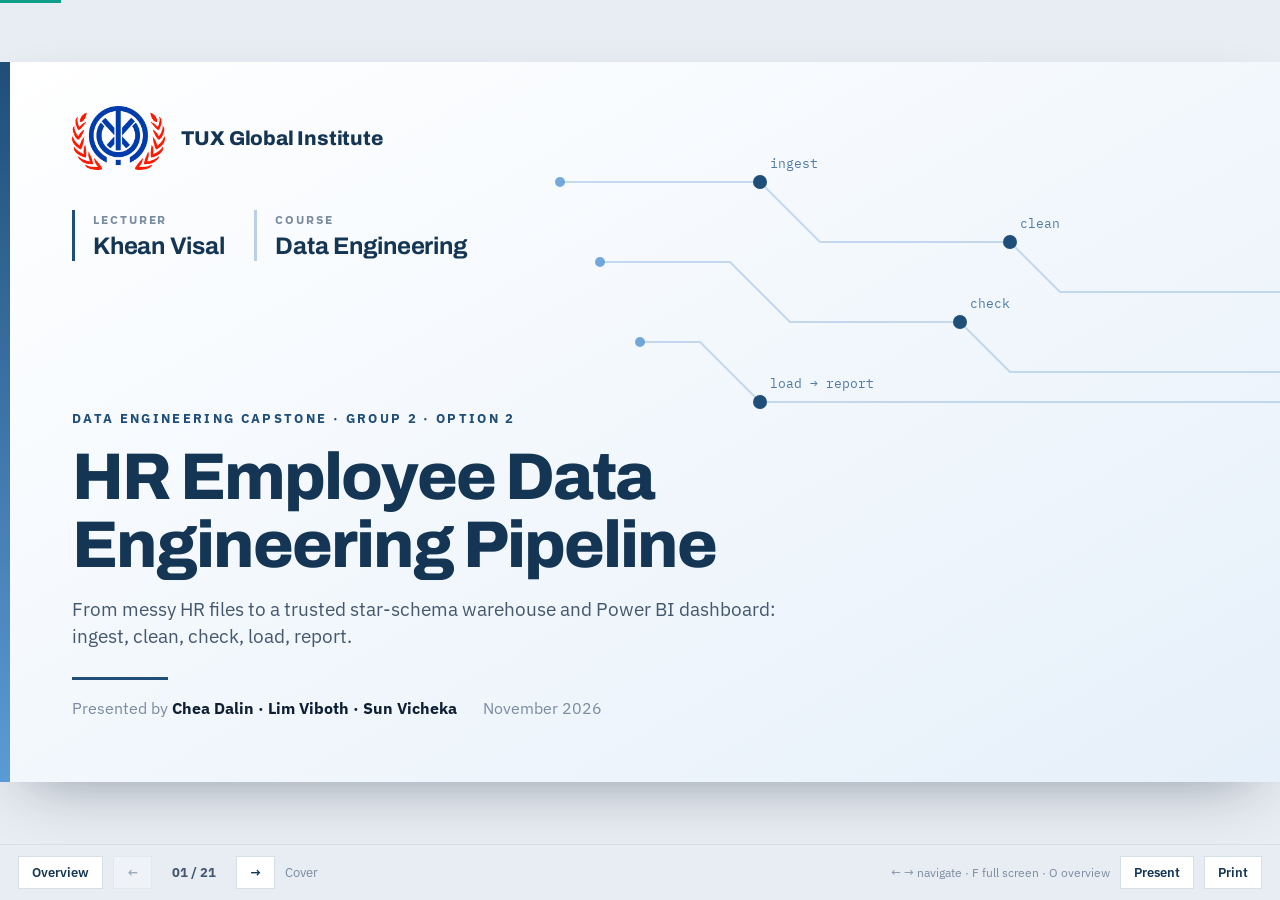
==== commit 6e6fbb49: "docs: presentation - 15-minute cut, light theme, real screenshot spaces - Cut the deck from 33 to 21" ====
--- a/presentation/index.html
+++ b/presentation/index.html
@@ -36,22 +36,26 @@
   <svg class="cover-art" viewBox="0 0 1280 720" preserveAspectRatio="xMidYMid slice" aria-hidden="true">
     <defs>
       <linearGradient id="cg" x1="0" y1="0" x2="1" y2="1">
-        <stop offset="0" stop-color="#143654"/><stop offset="1" stop-color="#0b2238"/>
+        <stop offset="0" stop-color="#ffffff"/><stop offset="1" stop-color="#e6f0fa"/>
       </linearGradient>
     </defs>
     <rect width="1280" height="720" fill="url(#cg)"/>
-    <g fill="none" stroke="#2f6aa0" stroke-width="2" opacity=".55">
+    <g fill="none" stroke="#9cbfe0" stroke-width="2" opacity=".55">
       <path d="M560 120 H760 L820 180 H1010 L1060 230 H1280"/>
       <path d="M600 200 H730 L790 260 H960 L1010 310 H1280"/>
       <path d="M640 280 H700 L760 340 H1280"/>
     </g>
-    <g fill="#0e9f8a"><circle cx="760" cy="120" r="7"/><circle cx="1010" cy="180" r="7"/><circle cx="960" cy="260" r="7"/><circle cx="760" cy="340" r="7"/></g>
-    <g fill="#9fd4ff" opacity=".85"><circle cx="560" cy="120" r="5"/><circle cx="600" cy="200" r="5"/><circle cx="640" cy="280" r="5"/></g>
-    <g font-family="IBM Plex Mono, monospace" font-size="13" fill="#7fa7cc">
+    <g fill="#1f4e79"><circle cx="760" cy="120" r="7"/><circle cx="1010" cy="180" r="7"/><circle cx="960" cy="260" r="7"/><circle cx="760" cy="340" r="7"/></g>
+    <g fill="#5b9bd5" opacity=".85"><circle cx="560" cy="120" r="5"/><circle cx="600" cy="200" r="5"/><circle cx="640" cy="280" r="5"/></g>
+    <g font-family="IBM Plex Mono, monospace" font-size="13" fill="#4f7aa3">
       <text x="770" y="106">ingest</text><text x="1020" y="166">clean</text><text x="970" y="246">check</text><text x="770" y="326">load → report</text>
     </g>
   </svg>
-  <figure class="slot logo" data-slot="org-logo"><img alt="Organization logo"><figcaption><b>Organization logo</b>click to insert</figcaption></figure>
+  <div class="school"><img src="assets/logos/tux-global-institute.png" alt="TUX Global Institute logo"><div><b>TUX Global Institute</b></div></div>
+  <dl class="cover-info">
+    <div><dt>Lecturer</dt><dd>Khean Visal</dd></div>
+    <div><dt>Course</dt><dd>Data Engineering</dd></div>
+  </dl>
   <div class="cover-body">
     <div class="eyebrow">Data Engineering Capstone · Group 2 · Option 2</div>
     <h1>HR Employee Data<br>Engineering Pipeline</h1>
@@ -105,25 +109,13 @@
   <div class="src">Roles and tracks: <code>README.md</code> (Team and Status sections). Click a circle to add a profile photo.</div>
 </section>
 
-<!-- 03 -->
-<section class="slide" data-label="Agenda">
-  <header class="shead"><span class="kicker">Agenda</span><h2>What we will cover</h2></header>
-  <ol class="agenda">
-    <li><span class="n">01</span><span class="t">Introduction and data pipeline: problem, architecture, clean, check</span><span class="who">Chea Dalin</span></li>
-    <li><span class="n">02</span><span class="t">System methodology: ETL approach, workflow and documents</span><span class="who">Sun Vicheka</span></li>
-    <li><span class="n">03</span><span class="t">Warehouse and infrastructure</span><span class="who">Lim Viboth</span></li>
-    <li><span class="n">04</span><span class="t">Results and next steps</span><span class="who">Sun Vicheka</span></li>
-  </ol>
-  <div class="src">Each part is presented by one member without interruption.</div>
-</section>
-
 <!-- 04 -->
 <section class="slide divider" data-label="Part 01: Introduction and data pipeline">
   <div class="div-num">01</div>
   <div class="div-body">
     <div class="eyebrow">Part 01</div>
     <h2>Introduction and data pipeline</h2>
-    <ul><li>The problem with the HR data</li><li>System architecture</li><li>Cleaning results and rejected rows</li><li>Quality checks and the Airflow DAG</li></ul>
+    <ul><li>The problem with the HR data</li><li>System architecture</li><li>Cleaning results</li><li>Quality checks and the Airflow DAG</li></ul>
   </div>
   <div class="div-speaker">
     <figure class="slot photo cover-fit big" data-slot="photo-dalin" title="Click to add photo"><img alt="Chea Dalin"><figcaption>CD</figcaption></figure>
@@ -137,15 +129,7 @@
   <div class="cols c-3-2" style="gap:36px">
     <div>
       <div class="blk-h">What the raw attendance file really looks like</div>
-      <table class="t messy">
-        <tr><th>attendance_id</th><th>employee</th><th>date</th><th>status</th><th>in</th><th>out</th><th class="num">hours</th></tr>
-        <tr><td>A000215</td><td>E0004</td><td class="err">28/08/2026</td><td>Present</td><td>07:37</td><td>17:42</td><td class="num">10.08</td></tr>
-        <tr><td>A000460</td><td>E0008</td><td>2026-08-07</td><td class="err">Prsent</td><td>07:57</td><td>17:06</td><td class="num">9.15</td></tr>
-        <tr><td>A002139</td><td>E0033</td><td>2026-10-22</td><td class="err">N/A</td><td>07:31</td><td>17:21</td><td class="num">9.83</td></tr>
-        <tr><td>A000845</td><td>E0013</td><td>2026-10-30</td><td>Present</td><td class="err">17:25</td><td class="err">07:36</td><td class="num">9.82</td></tr>
-        <tr><td>A001177</td><td>E0019</td><td>2026-08-11</td><td>Present</td><td>07:33</td><td>17:39</td><td class="num err">25</td></tr>
-        <tr><td>A000180</td><td>E0003</td><td class="err">not_a_date</td><td>Late</td><td>09:17</td><td>17:25</td><td class="num">8.13</td></tr>
-      </table>
+      <figure class="slot shotbox" data-slot="cd-raw-attendance" data-src="assets/shots/cd-raw-attendance.png" style="height:250px"><img alt="Real screenshot: data/source/attendance.csv opened in Excel, with the bad rows visible (wrong dates, typos, check_out before check_in)"><figcaption><svg class="ico" aria-hidden="true" viewBox="0 0 24 24"><path d="M4 8h3l2-3h6l2 3h3v11H4z"/><circle cx="12" cy="13" r="3.5"/></svg><b>Real screenshot</b><span>data/source/attendance.csv opened in Excel, with the bad rows visible (wrong dates, typos, check_out before check_in)</span><i>save as assets/shots/cd-raw-attendance.png, or click to insert</i></figcaption></figure>
       <div class="chips"><span class="chip-l">One department, five spellings:</span><span class="chip bad">HR</span><span class="chip bad">H.R.</span><span class="chip bad">human resources</span><span class="chip bad">Human Resource</span><span class="chip ok">Human Resources</span></div>
     </div>
     <div class="statlist">
@@ -241,57 +225,38 @@
 <!-- 07 -->
 <section class="slide" data-label="Cleaning results">
   <header class="shead"><span class="kicker">01 · Data pipeline</span><h2>Cleaning results, latest run</h2><span class="speaker">Chea Dalin</span></header>
-  <table class="t" style="margin-bottom:26px">
+  <div class="cols shotcols">
+    <div>
+      <table class="t" style="margin-bottom:18px">
     <tr><th>Dataset</th><th class="num">Rows in</th><th class="num">Exact duplicates dropped</th><th class="num">Rejected</th><th class="num">Rows out</th><th class="num">Kept</th></tr>
     <tr><td>Employees</td><td class="num">206</td><td class="num">3</td><td class="num">3</td><td class="num">200</td><td class="num">97.1%</td></tr>
     <tr><td>Attendance</td><td class="num">13,040</td><td class="num">40</td><td class="num">83</td><td class="num">12,917</td><td class="num">99.1%</td></tr>
     <tr><td>Performance</td><td class="num">410</td><td class="num">10</td><td class="num">28</td><td class="num">372</td><td class="num">90.7%</td></tr>
     <tr class="total"><td>Total</td><td class="num">13,656</td><td class="num">53</td><td class="num">114</td><td class="num">13,489</td><td class="num">98.8%</td></tr>
   </table>
-  <div class="cards c4">
+      <div class="cards c2 compact">
     <div class="card"><span class="k">Fixed, not rejected</span><span class="v">50</span><p>attendance dates converted to YYYY-MM-DD</p></div>
     <div class="card"><span class="k">Fixed, not rejected</span><span class="v">24</span><p>department labels mapped to the official list</p></div>
     <div class="card"><span class="k">Fixed, not rejected</span><span class="v">49</span><p>status labels corrected (34 attendance, 15 performance)</p></div>
     <div class="card warn"><span class="k">Kept, flagged</span><span class="v">32</span><p>Present/Late rows with no check_in</p></div>
   </div>
+    </div>
+    <figure class="slot shotbox" data-slot="cd-cleaning-run" data-src="assets/shots/cd-cleaning-run.png" style="height:470px"><img alt="Real screenshot: the cleaning run: terminal or Airflow task log, or data/logs/attendance_cleaning_log.json"><figcaption><svg class="ico" aria-hidden="true" viewBox="0 0 24 24"><path d="M4 8h3l2-3h6l2 3h3v11H4z"/><circle cx="12" cy="13" r="3.5"/></svg><b>Real screenshot</b><span>the cleaning run: terminal or Airflow task log, or data/logs/attendance_cleaning_log.json</span><i>save as assets/shots/cd-cleaning-run.png, or click to insert</i></figcaption></figure>
+  </div>
   <div class="src">Source: <code>data/logs/*_cleaning_log.json</code>, run of 8 Nov 2026.</div>
-</section>
-
-<!-- 08 -->
-<section class="slide" data-label="Rejected rows">
-  <header class="shead"><span class="kicker">01 · Data pipeline</span><h2>114 rows rejected, each with a reason</h2><span class="speaker">Chea Dalin</span></header>
-  <div class="cols c-3-2">
-    <div>
-      <div class="blk-h">Rejected rows by reason</div>
-      <div class="bars">
-        <div class="bar"><span>Attendance: unknown employee</span><span class="track"><span class="fill" style="width:100%"></span></span><span class="num">30</span></div>
-        <div class="bar"><span>Attendance: check_out before check_in</span><span class="track"><span class="fill" style="width:83.3%"></span></span><span class="num">25</span></div>
-        <div class="bar"><span>Attendance: hours outside 0-24</span><span class="track"><span class="fill" style="width:40%"></span></span><span class="num">12</span></div>
-        <div class="bar"><span>Performance: score outside 1-5</span><span class="track"><span class="fill acc" style="width:40%"></span></span><span class="num">12</span></div>
-        <div class="bar"><span>Attendance: impossible date</span><span class="track"><span class="fill" style="width:33.3%"></span></span><span class="num">10</span></div>
-        <div class="bar"><span>Performance: missing score</span><span class="track"><span class="fill acc" style="width:26.7%"></span></span><span class="num">8</span></div>
-        <div class="bar"><span>Performance: unknown employee</span><span class="track"><span class="fill acc" style="width:26.7%"></span></span><span class="num">8</span></div>
-        <div class="bar"><span>Attendance: invalid status</span><span class="track"><span class="fill" style="width:20%"></span></span><span class="num">6</span></div>
-        <div class="bar"><span>Employees: conflicting duplicate ID</span><span class="track"><span class="fill warn" style="width:10%"></span></span><span class="num">3</span></div>
-      </div>
-    </div>
-    <div class="cards" style="align-content:start">
-      <div class="card"><h3>Reject, don't guess</h3><p>A row we cannot fix safely goes to <code>data/rejects/&lt;dataset&gt;_rejected.csv</code> with a <code>reject_reason</code> column.</p></div>
-      <div class="card acc"><h3>Fix at the source</h3><p>Rejected rows are never edited by hand in <code>data/clean/</code>. The source is fixed, then the pipeline runs again.</p></div>
-    </div>
-  </div>
-  <div class="src">Source: <code>data/rejects/*.csv</code> counted by <code>reject_reason</code>; rules in <code>docs/governance.md</code> section 3a.</div>
 </section>
 
 <!-- 09 -->
 <section class="slide" data-label="Quality checks">
   <header class="shead"><span class="kicker">01 · Data pipeline</span><h2>20 automated quality checks</h2><span class="speaker">Chea Dalin</span></header>
-  <div class="cards c3" style="margin-bottom:26px">
+  <div class="cols shotcols">
+    <div>
+      <div class="cards c3 compact" style="margin-bottom:18px">
     <div class="card good"><span class="k">Pass</span><span class="v">19</span><p>checks passed on the clean data</p></div>
     <div class="card warn"><span class="k">Warn</span><span class="v">1</span><p>32 Present/Late rows with no check_in. Kept and logged.</p></div>
     <div class="card"><span class="k">Fail</span><span class="v">0</span><p>Any FAIL fails the Airflow task and blocks the run.</p></div>
   </div>
-  <div class="cols c-2" style="gap:30px">
+      <div class="cols c-2" style="gap:20px">
     <table class="t">
       <tr><th>Employees (200 rows)</th></tr>
       <tr><td>employee_id filled in and unique</td></tr>
@@ -310,29 +275,16 @@
       <tr><td>one row per employee per day</td></tr>
     </table>
   </div>
+    </div>
+    <figure class="slot shotbox" data-slot="cd-quality-report" data-src="assets/shots/cd-quality-report.png" style="height:470px"><img alt="Real screenshot: the quality_checks task log in Airflow, or data/logs/quality_report.json (19 PASS · 1 WARN · 0 FAIL)"><figcaption><svg class="ico" aria-hidden="true" viewBox="0 0 24 24"><path d="M4 8h3l2-3h6l2 3h3v11H4z"/><circle cx="12" cy="13" r="3.5"/></svg><b>Real screenshot</b><span>the quality_checks task log in Airflow, or data/logs/quality_report.json (19 PASS · 1 WARN · 0 FAIL)</span><i>save as assets/shots/cd-quality-report.png, or click to insert</i></figcaption></figure>
+  </div>
   <div class="src">Source: <code>data/logs/quality_report.json</code> (run 2026-11-08 19:41), <code>src/quality_checks.py</code>.</div>
 </section>
 
 <!-- 10 -->
 <section class="slide" data-label="Airflow DAG">
   <header class="shead"><span class="kicker">01 · Data pipeline</span><h2>The Airflow DAG</h2><span class="speaker">Chea Dalin</span></header>
-  <svg class="diagram" viewBox="0 0 1152 300" role="img" aria-label="Airflow DAG tasks">
-    <defs><marker id="ar2" viewBox="0 0 10 10" refX="9" refY="5" markerWidth="7" markerHeight="7" orient="auto"><path d="M0 0L10 5L0 10z" fill="#44576d"/></marker></defs>
-    <g font-size="15" font-family="IBM Plex Mono, monospace">
-      <rect x="0" y="120" width="190" height="56" fill="#e7f2fd" stroke="#017CEE" stroke-width="2"/><text x="20" y="153" fill="#0f1f33">ingest_to_raw</text>
-      <rect x="270" y="30" width="210" height="56" fill="#e7f2fd" stroke="#017CEE" stroke-width="2"/><text x="290" y="63" fill="#0f1f33">clean_employees</text>
-      <rect x="270" y="120" width="210" height="56" fill="#e7f2fd" stroke="#017CEE" stroke-width="2"/><text x="290" y="153" fill="#0f1f33">clean_attendance</text>
-      <rect x="270" y="210" width="210" height="56" fill="#e7f2fd" stroke="#017CEE" stroke-width="2"/><text x="290" y="243" fill="#0f1f33">clean_performance</text>
-      <rect x="560" y="120" width="190" height="56" fill="#dff3e8" stroke="#128a52" stroke-width="2"/><text x="580" y="153" fill="#0f1f33">quality_checks</text>
-      <rect x="830" y="120" width="300" height="56" fill="#fff" stroke="#7a8ba0" stroke-width="2" stroke-dasharray="6 5"/><text x="850" y="153" fill="#44576d">load_dimensions → load_facts</text>
-    </g>
-    <g stroke="#44576d" stroke-width="2" fill="none" marker-end="url(#ar2)">
-      <path d="M190 148 C230 148 230 58 266 58"/><path d="M190 148 H266"/><path d="M190 148 C230 148 230 238 266 238"/>
-      <path d="M480 58 C520 58 520 148 556 148"/><path d="M480 148 H556"/><path d="M480 238 C520 238 520 148 556 148"/>
-      <path d="M750 148 H826" stroke-dasharray="6 5"/>
-    </g>
-    <text x="830" y="200" font-size="13" fill="#7a8ba0">Load step: Lim Viboth's track</text>
-  </svg>
+  <figure class="slot shotbox" data-slot="cd-airflow-graph" data-src="assets/shots/cd-airflow-graph.png" style="height:330px"><img alt="Real screenshot: Airflow UI at localhost:8080: Graph view of hr_pipeline_extract_clean after a green run"><figcaption><svg class="ico" aria-hidden="true" viewBox="0 0 24 24"><path d="M4 8h3l2-3h6l2 3h3v11H4z"/><circle cx="12" cy="13" r="3.5"/></svg><b>Real screenshot</b><span>Airflow UI at localhost:8080: Graph view of hr_pipeline_extract_clean after a green run</span><i>save as assets/shots/cd-airflow-graph.png, or click to insert</i></figcaption></figure>
   <div class="cards c3" style="margin-top:20px">
     <div class="card"><h3>Manual trigger</h3><p><code>schedule=None</code>, start date 2026-11-01, no catch-up of missed runs.</p></div>
     <div class="card"><h3>Parallel cleaning</h3><p>The three datasets are cleaned in parallel after the raw copy.</p></div>
@@ -342,153 +294,12 @@
 </section>
 
 <!-- 11 -->
-<section class="slide divider" data-label="Part 02: System methodology">
+<section class="slide divider" data-label="Part 02: Warehouse and infrastructure">
   <div class="div-num">02</div>
   <div class="div-body">
     <div class="eyebrow">Part 02</div>
-    <h2>System methodology</h2>
-    <ul><li>ETL approach in five steps</li><li>Team workflow and build timeline</li><li>Project documents</li><li>Data dictionary and governance</li></ul>
-  </div>
-  <div class="div-speaker">
-    <figure class="slot photo cover-fit big" data-slot="photo-vicheka" title="Click to add photo"><img alt="Sun Vicheka"><figcaption>SV</figcaption></figure>
-    <span>Presented by</span><b>Sun Vicheka</b>
-  </div>
-</section>
-
-<!-- 12 -->
-<section class="slide" data-label="ETL methodology">
-  <header class="shead"><span class="kicker">02 · Methodology</span><h2>Our method: five steps, ETL style</h2><span class="speaker">Sun Vicheka</span></header>
-  <p class="lead">Data is <b>cleaned and validated before it is loaded</b>, so only good rows reach the warehouse. Bad rows are kept with a reason, so nothing is lost and every run can be repeated.</p>
-  <div class="pipe"><div class="pnode"><div class="pcircle logo"><img src="assets/logos/python.svg" alt="Python logo"></div><b>1. Ingest</b><span>Copy source files into <code>data/raw/&lt;dataset&gt;/&lt;date&gt;</code></span></div><div class="pnode"><div class="pcircle logo"><img src="assets/logos/pandas.svg" alt="pandas logo"></div><b>2. Clean</b><span>Fix formats and labels, reject impossible rows</span></div><div class="pnode"><div class="pcircle logo"><img src="assets/logos/apacheairflow.svg" alt="Apache Airflow logo"></div><b>3. Check</b><span>20 quality rules; any FAIL stops the run</span></div><div class="pnode"><div class="pcircle logo"><img src="assets/logos/snowflake.svg" alt="Snowflake logo"></div><b>4. Load</b><span>Star schema <code>ANALYTICS</code> in Snowflake</span></div><div class="pnode"><div class="pcircle logo"><img src="assets/logos/powerbi.svg" alt="Power BI logo"></div><b>5. Report</b><span>Power BI dashboard, 4 pages</span></div></div>
-  <div class="flowstrip">
-    <div><span class="v">13,656</span><span>rows in</span></div>
-    <div class="arrow">→</div>
-    <div class="ok"><span class="v">13,489</span><span>clean rows loaded</span></div>
-    <div class="bad"><span class="v">114</span><span>rejected with a reason</span></div>
-    <div><span class="v">53</span><span>exact duplicates dropped</span></div>
-  </div>
-  <div class="src">Source: <code>README.md</code> (Problem, Architecture), <code>data/logs/*_cleaning_log.json</code>.</div>
-</section>
-
-<!-- 13 -->
-<section class="slide" data-label="How we worked">
-  <header class="shead"><span class="kicker">02 · Methodology</span><h2>How we worked: branch, review, merge</h2><span class="speaker">Sun Vicheka</span></header>
-  <svg class="diagram" viewBox="0 0 1152 250" role="img" aria-label="Git branching: feature branches into dev into main">
-  <g font-size="13" font-weight="700"><text x="0" y="44" fill="#1f4e79">main</text><text x="0" y="124" fill="#0e9f8a">dev</text><text x="0" y="214" fill="#7a8ba0">feature/</text></g>
-  <path d="M70 40 H1150" stroke="#1f4e79" stroke-width="4"/>
-  <path d="M70 120 H1150" stroke="#0e9f8a" stroke-width="4"/>
-  <path d="M120 120 C120 190 140 190 160 200 H210 C230 190 240 160 240 120" stroke="#7a8ba0" stroke-width="2.5" fill="none"/>
-  <circle cx="185" cy="200" r="7" fill="#fff" stroke="#7a8ba0" stroke-width="2.5"/>
-  <text x="185" y="236" font-size="11.5" text-anchor="middle" fill="#44576d">member-a-data-quality</text>
-  <circle cx="240" cy="120" r="7" fill="#0e9f8a"/>
-  <path d="M265 120 C265 190 285 190 305 200 H355 C375 190 385 160 385 120" stroke="#7a8ba0" stroke-width="2.5" fill="none"/>
-  <circle cx="330" cy="200" r="7" fill="#fff" stroke="#7a8ba0" stroke-width="2.5"/>
-  <text x="330" y="236" font-size="11.5" text-anchor="middle" fill="#44576d">database-schema</text>
-  <circle cx="385" cy="120" r="7" fill="#0e9f8a"/>
-  <path d="M410 120 C410 190 430 190 450 200 H500 C520 190 530 160 530 120" stroke="#7a8ba0" stroke-width="2.5" fill="none"/>
-  <circle cx="475" cy="200" r="7" fill="#fff" stroke="#7a8ba0" stroke-width="2.5"/>
-  <text x="475" y="236" font-size="11.5" text-anchor="middle" fill="#44576d">cleaning-code</text>
-  <circle cx="530" cy="120" r="7" fill="#0e9f8a"/>
-  <path d="M555 120 C555 190 575 190 595 200 H645 C665 190 675 160 675 120" stroke="#7a8ba0" stroke-width="2.5" fill="none"/>
-  <circle cx="620" cy="200" r="7" fill="#fff" stroke="#7a8ba0" stroke-width="2.5"/>
-  <text x="620" y="236" font-size="11.5" text-anchor="middle" fill="#44576d">airflow-dag</text>
-  <circle cx="675" cy="120" r="7" fill="#0e9f8a"/>
-  <path d="M700 120 C700 190 720 190 740 200 H790 C810 190 820 160 820 120" stroke="#7a8ba0" stroke-width="2.5" fill="none"/>
-  <circle cx="765" cy="200" r="7" fill="#fff" stroke="#7a8ba0" stroke-width="2.5"/>
-  <text x="765" y="236" font-size="11.5" text-anchor="middle" fill="#44576d">quality-checks</text>
-  <circle cx="820" cy="120" r="7" fill="#0e9f8a"/>
-  <path d="M845 120 C845 190 865 190 885 200 H935 C955 190 965 160 965 120" stroke="#7a8ba0" stroke-width="2.5" fill="none"/>
-  <circle cx="910" cy="200" r="7" fill="#fff" stroke="#7a8ba0" stroke-width="2.5"/>
-  <text x="910" y="236" font-size="11.5" text-anchor="middle" fill="#44576d">dag-quality-task</text>
-  <circle cx="965" cy="120" r="7" fill="#0e9f8a"/>
-  <path d="M990 120 C990 190 1010 190 1030 200 H1080 C1100 190 1110 160 1110 120" stroke="#7a8ba0" stroke-width="2.5" fill="none"/>
-  <circle cx="1055" cy="200" r="7" fill="#fff" stroke="#7a8ba0" stroke-width="2.5"/>
-  <text x="1055" y="236" font-size="11.5" text-anchor="middle" fill="#44576d">governance-doc</text>
-  <circle cx="1110" cy="120" r="7" fill="#0e9f8a"/>
-  <path d="M250 120 V40" stroke="#1f4e79" stroke-width="2.5" stroke-dasharray="5 4"/><circle cx="250" cy="40" r="8" fill="#1f4e79"/>
-  <path d="M540 120 V40" stroke="#1f4e79" stroke-width="2.5" stroke-dasharray="5 4"/><circle cx="540" cy="40" r="8" fill="#1f4e79"/>
-  <path d="M830 120 V40" stroke="#1f4e79" stroke-width="2.5" stroke-dasharray="5 4"/><circle cx="830" cy="40" r="8" fill="#1f4e79"/>
-  <path d="M1110 120 V40" stroke="#1f4e79" stroke-width="2.5" stroke-dasharray="5 4"/><circle cx="1110" cy="40" r="8" fill="#1f4e79"/>
-  <text x="1150" y="28" font-size="12" text-anchor="end" fill="#1f4e79">dev → main by pull request</text></svg>
-  <div class="cols c-3-2" style="gap:28px;margin-top:14px">
-    <div class="cards c4">
-      <div class="card"><svg class="ico" aria-hidden="true"><use href="#i-branch"/></svg><span class="k">Merged PRs</span><span class="v">14</span></div>
-      <div class="card"><svg class="ico" aria-hidden="true"><use href="#i-branch"/></svg><span class="k">Feature branches</span><span class="v">7</span></div>
-      <div class="card"><svg class="ico" aria-hidden="true"><use href="#i-users"/></svg><span class="k">Members</span><span class="v">3</span></div>
-      <div class="card"><svg class="ico" aria-hidden="true"><use href="#i-clock"/></svg><span class="k">Built</span><span class="v" style="font-size:30px">4-14 Nov</span></div>
-    </div>
-    <figure class="slot" data-slot="shot-github" style="height:150px"><img alt="GitHub pull requests screenshot"><figcaption><b>Screenshot: GitHub pull requests</b>click to insert</figcaption></figure>
-  </div>
-  <div class="src">Source: <code>git log</code> (branch names from merge commits); rules from <code>README.md</code> (Contributing). Main-line merges are illustrative.</div>
-</section>
-
-<!-- 14 -->
-<section class="slide" data-label="Build timeline">
-  <header class="shead"><span class="kicker">02 · Methodology</span><h2>Build timeline from the Git history</h2><span class="speaker">Sun Vicheka</span></header>
-  <div class="timeline"><div class="tl-row"><span class="tl-date">4 Nov</span><span class="tl-dot lv"></span><span class="tl-who lv">Lim Viboth</span><span class="tl-what">Repository; Docker Compose for Airflow and MySQL; DAG, data and src mounts</span></div><div class="tl-row"><span class="tl-date">5 Nov</span><span class="tl-dot cd"></span><span class="tl-who cd">Chea Dalin</span><span class="tl-what">Synthetic data generator, raw data copies, profiling notebook</span></div><div class="tl-row"><span class="tl-date">5-6 Nov</span><span class="tl-dot lv"></span><span class="tl-who lv">Lim Viboth</span><span class="tl-what">Star schema SQL for <code>ANALYTICS</code>, then foreign keys and comments</span></div><div class="tl-row"><span class="tl-date">7 Nov</span><span class="tl-dot cd"></span><span class="tl-who cd">Chea Dalin</span><span class="tl-what">Attendance and performance cleaning rules; clean files for testing the load</span></div><div class="tl-row"><span class="tl-date">8 Nov</span><span class="tl-dot cd"></span><span class="tl-who cd">Chea Dalin</span><span class="tl-what">Airflow DAG for extract and clean; 20 quality checks; quality task in the DAG</span></div><div class="tl-row"><span class="tl-date">9 Nov</span><span class="tl-dot sv"></span><span class="tl-who sv">Sun Vicheka</span><span class="tl-what">README, governance document, data dictionary</span></div><div class="tl-row"><span class="tl-date">10-14 Nov</span><span class="tl-dot sv"></span><span class="tl-who sv">Sun Vicheka</span><span class="tl-what">Team names and project status in the README</span></div><div class="tl-row"><span class="tl-date">15-18 Nov</span><span class="tl-dot all"></span><span class="tl-who all">Everyone</span><span class="tl-what">Slides, video recording and submission</span></div></div>
-  <div class="src">Source: commit dates in <code>git log</code>, grouped by track owner from the README. Last row: the README Status plan.</div>
-</section>
-
-<!-- 15 -->
-<section class="slide" data-label="Project documents">
-  <header class="shead"><span class="kicker">02 · Methodology</span><h2>The documents behind the project</h2><span class="speaker">Sun Vicheka</span></header>
-  <p class="lead">Code alone does not tell a new reader <b>what each column means, who owns it, or which rules really run</b>. Three documents do.</p>
-  <div class="cards c3">
-    <div class="card doc"><svg class="ico" aria-hidden="true"><use href="#i-doc"/></svg><span class="k">README.md</span><h3>Start here</h3><p>Problem, architecture, quick start, DAG tasks, data-quality results, warehouse tables, dashboard definitions, repo layout, contributing rules, status.</p></div>
-    <div class="card doc acc"><svg class="ico" aria-hidden="true"><use href="#i-table"/></svg><span class="k">docs/data_dictionary.md</span><h3>What every column means</h3><p>Every column of the clean layer and the warehouse: type, nulls, allowed values, cleaning applied, and where each warehouse column comes from.</p></div>
-    <div class="card doc"><svg class="ico" aria-hidden="true"><use href="#i-shield"/></svg><span class="k">docs/governance.md</span><h3>Who, which rules, how long</h3><p>Owners, lineage, cleaning and quality rules, access roles, retention, privacy, KPI definitions, change management, open decisions.</p></div>
-  </div>
-  <div class="band"><svg class="ico" aria-hidden="true"><use href="#i-cycle"/></svg> One rule for all three: <b>a schema change, a new rule or new reference data updates the documents in the same pull request.</b></div>
-  <div class="src">Files: <code>README.md</code>, <code>docs/data_dictionary.md</code>, <code>docs/governance.md</code> (drafts of 9 Nov 2026).</div>
-</section>
-
-<!-- 16 -->
-<section class="slide" data-label="Data dictionary">
-  <header class="shead"><span class="kicker">02 · Methodology</span><h2>Data dictionary: the contract between steps</h2><span class="speaker">Sun Vicheka</span></header>
-  <div class="cols c-3-2">
-    <div>
-      <div class="blk-h">Example: employees_clean.csv (200 rows, one per employee)</div>
-      <table class="t">
-        <tr><th>Column</th><th>Rule</th><th>Cleaning applied</th></tr>
-        <tr><td><code>employee_id</code></td><td>E + 4 digits, unique</td><td>Conflicting duplicates rejected</td></tr>
-        <tr><td><code>department</code></td><td>In the reference list</td><td>Variants mapped, e.g. HR → Human Resources</td></tr>
-        <tr><td><code>division</code></td><td>4 divisions + Unknown</td><td>Looked up from department</td></tr>
-        <tr><td><code>job_title</code></td><td>23 titles</td><td>Casing standardized</td></tr>
-        <tr><td><code>hire_date</code></td><td>Not in the future</td><td>dd/mm/yyyy converted; future date blanked</td></tr>
-        <tr><td><code>salary_band</code></td><td>B1, B2, B3, B4</td><td>None</td></tr>
-      </table>
-    </div>
-    <div class="cards" style="align-content:start">
-      <div class="card"><svg class="ico" aria-hidden="true"><use href="#i-table"/></svg><h3>One format everywhere</h3><p>CSV in UTF-8, dates <code>YYYY-MM-DD</code>, times <code>HH:MM</code>.</p></div>
-      <div class="card acc"><svg class="ico" aria-hidden="true"><use href="#i-key"/></svg><h3>Clean layer to warehouse</h3><p>Each warehouse column lists its source, e.g. <code>employee_key</code> is looked up by <code>employee_id</code>.</p></div>
-      <div class="card"><svg class="ico" aria-hidden="true"><use href="#i-flag"/></svg><h3>Open items recorded</h3><p>No department dimension yet; <code>dim_date</code> must reach 2018 if hire dates are ever keyed.</p></div>
-    </div>
-  </div>
-  <div class="src">Source: <code>docs/data_dictionary.md</code> sections 1, 3 and Open items.</div>
-</section>
-
-<!-- 17 -->
-<section class="slide" data-label="Governance">
-  <header class="shead"><span class="kicker">02 · Methodology</span><h2>Governance and privacy</h2><span class="speaker">Sun Vicheka</span></header>
-  <p class="lead" style="font-size:17px">In <code>docs/governance.md</code> every policy line carries a tag: <span class="tag enf">Enforced</span> the code or config does it, <span class="tag agr">Agreed</span> in the roadmap, <span class="tag pro">Proposed</span> still needs team agreement.</p>
-  <div class="cards c3">
-    <div class="card"><svg class="ico" aria-hidden="true"><use href="#i-users"/></svg><span class="k">Ownership</span><h3>Clear owners</h3><p>Each data asset has an owner: data and quality (Chea Dalin), warehouse and infrastructure (Lim Viboth), reports and documents (Sun Vicheka).</p></div>
-    <div class="card acc"><svg class="ico" aria-hidden="true"><use href="#i-cycle"/></svg><span class="k">Lineage</span><h3>Traceable path</h3><p>source → raw → clean / rejects / logs → quality report → ANALYTICS → Power BI.</p></div>
-    <div class="card"><svg class="ico" aria-hidden="true"><use href="#i-clock"/></svg><span class="k">Retention</span><h3>Raw kept per run</h3><p>Raw copies are never overwritten; warehouse data kept 5 years (agreed).</p></div>
-    <div class="card"><svg class="ico" aria-hidden="true"><use href="#i-lock"/></svg><span class="k">Privacy</span><h3>No personal data</h3><p>Synthetic data only; no names, phones, emails or addresses; reports stop at <code>employee_id</code>.</p></div>
-    <div class="card"><svg class="ico" aria-hidden="true"><use href="#i-table"/></svg><span class="k">Definitions</span><h3>One meaning per KPI</h3><p>Headcount, attendance rate and approved performance are defined once in the README and governance doc.</p></div>
-    <div class="card"><svg class="ico" aria-hidden="true"><use href="#i-branch"/></svg><span class="k">Change</span><h3>Pull requests</h3><p>Branch, open a pull request, get a review, merge. Docs change in the same PR as the code.</p></div>
-  </div>
-  <div class="src">Source: <code>docs/governance.md</code>, <code>docs/data_dictionary.md</code>.</div>
-</section>
-
-<!-- 18 -->
-<section class="slide divider" data-label="Part 03: Warehouse and infrastructure">
-  <div class="div-num">03</div>
-  <div class="div-body">
-    <div class="eyebrow">Part 03</div>
     <h2>Warehouse and infrastructure</h2>
-    <ul><li>Technology stack and Docker</li><li>Configuration and Snowflake connection</li><li>Star schema, dimensions and facts</li><li>Infrastructure and access</li></ul>
+    <ul><li>Local platform with Docker Compose</li><li>Configuration and Snowflake connection</li><li>Star schema, facts and load order</li></ul>
   </div>
   <div class="div-speaker">
     <figure class="slot photo cover-fit big" data-slot="photo-viboth" title="Click to add photo"><img alt="Lim Viboth"><figcaption>LV</figcaption></figure>
@@ -496,59 +307,10 @@
   </div>
 </section>
 
-<!-- 19 -->
-<section class="slide" data-label="Technology stack">
-  <header class="shead"><span class="kicker">03 · Warehouse</span><h2>Technology stack</h2><span class="speaker">Lim Viboth</span></header>
-  <div class="stack">
-    <div class="tech"><img src="assets/logos/python.svg" alt="Python logo"><div><b>Python</b><span>Generator, cleaning and quality checks</span></div></div>
-    <div class="tech"><img src="assets/logos/pandas.svg" alt="pandas logo"><div><b>pandas</b><span>Reading, fixing and validating tables</span></div></div>
-    <div class="tech"><img src="assets/logos/jupyter.svg" alt="Jupyter logo"><div><b>Jupyter</b><span>Data profiling notebook</span></div></div>
-    <div class="tech"><img src="assets/logos/apacheairflow.svg" alt="Apache Airflow logo"><div><b>Apache Airflow</b><span>DAG that runs each step in order</span></div></div>
-    <div class="tech"><img src="assets/logos/docker.svg" alt="Docker logo"><div><b>Docker Compose</b><span>Airflow and MySQL containers</span></div></div>
-    <div class="tech"><img src="assets/logos/mysql.svg" alt="MySQL logo"><div><b>MySQL 8.0</b><span>Database container in the Compose file</span></div></div>
-    <div class="tech"><img src="assets/logos/snowflake.svg" alt="Snowflake logo"><div><b>Snowflake</b><span>Star-schema warehouse, schema ANALYTICS</span></div></div>
-    <div class="tech"><img src="assets/logos/powerbi.svg" alt="Power BI logo"><div><b>Power BI</b><span>Dashboard on the warehouse</span></div></div>
-    <div class="tech"><img src="assets/logos/github.svg" alt="GitHub logo"><div><b>GitHub</b><span>Repo, pull requests and reviews</span></div></div>
-  </div>
-  <div class="src" style="margin-top:auto">Logos: Simple Icons v13.21.0 (CC0), official brand colours. Power BI logo: official Microsoft SVG from Wikimedia Commons (New_Power_BI_Logo.svg).</div>
-</section>
-
 <!-- 20 -->
 <section class="slide" data-label="Docker Compose setup">
-  <header class="shead"><span class="kicker">03 · Warehouse</span><h2>Local platform with Docker Compose</h2><span class="speaker">Lim Viboth</span></header>
-  <svg class="diagram" viewBox="0 0 1152 300" role="img" aria-label="Docker Compose services">
-    <defs><marker id="ar3" viewBox="0 0 10 10" refX="9" refY="5" markerWidth="7" markerHeight="7" orient="auto"><path d="M0 0L10 5L0 10z" fill="#44576d"/></marker></defs>
-    <rect x="0" y="0" width="800" height="300" fill="#f6f9fc" stroke="#2496ED" stroke-dasharray="6 4"/>
-    <image href="assets/logos/docker.svg" x="16" y="12" width="34" height="34"/>
-    <text x="60" y="35" font-size="16" font-weight="700" fill="#0f1f33">docker compose up -d  (on your PC)</text>
-    <g font-size="13" fill="#44576d">
-      <rect x="20" y="60" width="350" height="220" fill="#fff" stroke="#4479A1" stroke-width="2"/>
-      <image href="assets/logos/mysql.svg" x="34" y="72" width="34" height="34"/>
-      <text x="78" y="95" font-size="16" font-weight="700" fill="#0f1f33">mysql</text>
-      <text x="36" y="132">image   mysql:8.0</text>
-      <text x="36" y="156">port    127.0.0.1:3306 → 3306</text>
-      <text x="36" y="180">volume  mysql_data → /var/lib/mysql</text>
-      <text x="36" y="204">health  mysqladmin ping, every 10s</text>
-      <text x="36" y="228">env     MYSQL_DATABASE, MYSQL_PASSWORD</text>
-      <text x="36" y="252">restart unless-stopped</text>
-      <rect x="430" y="60" width="350" height="220" fill="#fff" stroke="#017CEE" stroke-width="2"/>
-      <image href="assets/logos/apacheairflow.svg" x="444" y="72" width="34" height="34"/>
-      <text x="488" y="95" font-size="16" font-weight="700" fill="#0f1f33">airflow</text>
-      <text x="446" y="132">image   from .env, e.g. apache/airflow:2.5.0</text>
-      <text x="446" y="156">command standalone</text>
-      <text x="446" y="180">port    127.0.0.1:8080 → 8080</text>
-      <text x="446" y="204">mounts  ./dag  ./data  ./src</text>
-      <text x="446" y="228">extra   pip install openpyxl (Excel)</text>
-      <text x="446" y="252">starts after mysql is healthy</text>
-    </g>
-    <path d="M370 170 H426" stroke="#44576d" stroke-width="2" fill="none" marker-end="url(#ar3)"/>
-    <rect x="900" y="110" width="252" height="110" fill="#eaf8fd" stroke="#29B5E8" stroke-width="2"/>
-    <image href="assets/logos/snowflake.svg" x="914" y="124" width="30" height="30"/>
-    <text x="954" y="146" font-size="16" font-weight="700" fill="#0f1f33">Snowflake (cloud)</text>
-    <text x="914" y="182" font-size="13" fill="#44576d">reached from Airflow with</text>
-    <text x="914" y="202" font-size="13" fill="#44576d">SNOWFLAKE_* variables</text>
-    <path d="M780 165 H896" stroke="#44576d" stroke-width="2" fill="none" marker-end="url(#ar3)"/>
-  </svg>
+  <header class="shead"><span class="kicker">02 · Warehouse</span><h2>Local platform with Docker Compose</h2><span class="speaker">Lim Viboth</span></header>
+  <figure class="slot shotbox" data-slot="lv-docker-running" data-src="assets/shots/lv-docker-running.png" style="height:330px"><img alt="Real screenshot: Docker Desktop, or the terminal after docker compose ps, with the mysql and airflow containers running"><figcaption><svg class="ico" aria-hidden="true" viewBox="0 0 24 24"><path d="M4 8h3l2-3h6l2 3h3v11H4z"/><circle cx="12" cy="13" r="3.5"/></svg><b>Real screenshot</b><span>Docker Desktop, or the terminal after docker compose ps, with the mysql and airflow containers running</span><i>save as assets/shots/lv-docker-running.png, or click to insert</i></figcaption></figure>
   <div class="cards c4" style="margin-top:20px">
     <div class="card"><span class="step-n">1</span><p><code>cp .env.example .env</code> and fill in the values</p></div>
     <div class="card"><span class="step-n">2</span><p><code>docker compose up -d</code></p></div>
@@ -560,7 +322,7 @@
 
 <!-- 21 -->
 <section class="slide" data-label="Configuration and connection">
-  <header class="shead"><span class="kicker">03 · Warehouse</span><h2>Configuration and the Snowflake connection</h2><span class="speaker">Lim Viboth</span></header>
+  <header class="shead"><span class="kicker">02 · Warehouse</span><h2>Configuration and the Snowflake connection</h2><span class="speaker">Lim Viboth</span></header>
   <div class="cols c-2">
     <div>
       <div class="blk-h">.env: one file, never committed</div>
@@ -575,17 +337,8 @@
       </div>
     </div>
     <div>
-      <div class="blk-h">dag/hr_pipeline.py: connection helper</div>
-<pre class="tree" style="font-size:13.5px">SNOWFLAKE_CONFIG = {
-  "account":   os.getenv("SNOWFLAKE_ACCOUNT"),
-  "user":      os.getenv("SNOWFLAKE_USER"),
-  "password":  os.getenv("SNOWFLAKE_PASSWORD"),
-  "warehouse": os.getenv(..., <span class="h">"ANALYTICS_WH"</span>),
-  "database":  os.getenv(..., <span class="h">"ANALYTICS_DB"</span>),
-  "role":      os.getenv(..., <span class="h">"SYSADMIN"</span>),
-}
-snowflake.connector.connect(
-  **SNOWFLAKE_CONFIG, schema=<span class="h">"ANALYTICS"</span>)</pre>
+      <div class="blk-h">The Snowflake side</div>
+<figure class="slot shotbox" data-slot="lv-snowflake-connection" data-src="assets/shots/lv-snowflake-connection.png" style="height:270px"><img alt="Real screenshot: Snowflake: database HR_DB, schema ANALYTICS, warehouse COMPUTE_WH (hide passwords and the account URL)"><figcaption><svg class="ico" aria-hidden="true" viewBox="0 0 24 24"><path d="M4 8h3l2-3h6l2 3h3v11H4z"/><circle cx="12" cy="13" r="3.5"/></svg><b>Real screenshot</b><span>Snowflake: database HR_DB, schema ANALYTICS, warehouse COMPUTE_WH (hide passwords and the account URL)</span><i>save as assets/shots/lv-snowflake-connection.png, or click to insert</i></figcaption></figure>
       <p class="note" style="margin-top:12px">Defaults apply only when a variable is missing; real values come from <code>.env</code>. Governance proposes a dedicated loader role instead of <code>SYSADMIN</code>.</p>
     </div>
   </div>
@@ -594,8 +347,9 @@
 
 <!-- 22 -->
 <section class="slide" data-label="Star schema">
-  <header class="shead"><span class="kicker">03 · Warehouse</span><h2>Star schema: ANALYTICS</h2><span class="speaker">Lim Viboth</span></header>
-  <svg class="diagram" viewBox="0 0 1152 470" role="img" aria-label="Star schema with two fact tables and four dimensions">
+  <header class="shead"><span class="kicker">02 · Warehouse</span><h2>Star schema: ANALYTICS</h2><span class="speaker">Lim Viboth</span></header>
+  <div class="cols shotcols star">
+    <svg class="diagram" viewBox="0 0 1152 470" role="img" aria-label="Star schema with two fact tables and four dimensions">
     <g stroke="#7a8ba0" stroke-width="2">
       <path d="M396 175 L506 95"/><path d="M756 175 L646 95"/>
       <path d="M396 300 L506 370"/><path d="M756 300 L646 370"/>
@@ -643,27 +397,17 @@
       <text x="950" y="261" fill="#44576d">year, half</text>
     </g>
   </svg>
+    <figure class="slot shotbox" data-slot="lv-snowflake-schema" data-src="assets/shots/lv-snowflake-schema.png" style="height:440px"><img alt="Real screenshot: Snowflake: the HR_DB.ANALYTICS tables in the object browser, or an ER diagram"><figcaption><svg class="ico" aria-hidden="true" viewBox="0 0 24 24"><path d="M4 8h3l2-3h6l2 3h3v11H4z"/><circle cx="12" cy="13" r="3.5"/></svg><b>Real screenshot</b><span>Snowflake: the HR_DB.ANALYTICS tables in the object browser, or an ER diagram</span><i>save as assets/shots/lv-snowflake-schema.png, or click to insert</i></figcaption></figure>
+  </div>
   <div class="src">Source: <code>sql/create_star_schema.sql</code>. No personal columns are defined, so reports go no deeper than <code>employee_id</code>.</div>
-</section>
-
-<!-- 23 -->
-<section class="slide" data-label="Dimension tables">
-  <header class="shead"><span class="kicker">03 · Warehouse</span><h2>Dimension tables</h2><span class="speaker">Lim Viboth</span></header>
-  <div class="cards c2">
-    <div class="card"><svg class="ico" aria-hidden="true"><use href="#i-clock"/></svg><span class="k">dim_date</span><h3>One row per calendar date</h3><p><code>date_key</code> INT as <code>YYYYMMDD</code>, <code>full_date</code>, day and month names, week, month, quarter, <code>half_year</code> (e.g. 2026-H1), year, <code>is_weekend</code>. Used by both facts.</p></div>
-    <div class="card"><svg class="ico" aria-hidden="true"><use href="#i-users"/></svg><span class="k">dim_employee</span><h3>One row per employee</h3><p>Surrogate <code>employee_key</code> (autoincrement) plus the unique business key <code>employee_id</code>. Department, division, job_title, salary_band, employment_status, hire_date. 200 rows.</p></div>
-    <div class="card acc"><svg class="ico" aria-hidden="true"><use href="#i-flag"/></svg><span class="k">dim_attendance_status · seeded</span><h3>4 fixed rows</h3><p>1 Present, 2 Late (worked days) · 3 Absent, 4 Leave (not worked). <code>is_worked_day</code> drives the attendance rate.</p></div>
-    <div class="card acc"><svg class="ico" aria-hidden="true"><use href="#i-table"/></svg><span class="k">dim_review_period · seeded</span><h3>2 fixed rows</h3><p>1 = 2025-H2, 2 = 2026-H1, with <code>year</code> and <code>half</code> for sorting.</p></div>
-  </div>
-  <div class="band"><svg class="ico" aria-hidden="true"><use href="#i-lock"/></svg> Facts join on small integer keys, and <b>no personal column exists in any dimension</b>.</div>
-  <div class="src">Source: <code>sql/create_star_schema.sql</code>, <code>docs/data_dictionary.md</code> section 3.</div>
 </section>
 
 <!-- 24 -->
 <section class="slide" data-label="Fact tables and loading">
-  <header class="shead"><span class="kicker">03 · Warehouse</span><h2>Fact tables and load order</h2><span class="speaker">Lim Viboth</span></header>
-  <div class="cols c-2" style="margin-bottom:20px">
-    <table class="t">
+  <header class="shead"><span class="kicker">02 · Warehouse</span><h2>Fact tables and load order</h2><span class="speaker">Lim Viboth</span></header>
+  <div class="cols shotcols">
+    <div class="facts">
+      <table class="t compact">
       <tr><th>fact_attendance</th><th>From the clean layer</th></tr>
       <tr><td>Grain</td><td>one employee, one day · 12,917 rows</td></tr>
       <tr><td><code>date_key</code></td><td><code>attendance_date</code> as YYYYMMDD</td></tr>
@@ -671,7 +415,7 @@
       <tr><td><code>attendance_status_key</code></td><td><code>status</code> → 1-4</td></tr>
       <tr><td><code>hours_worked</code></td><td>NUMBER(4,2), not null</td></tr>
     </table>
-    <table class="t">
+      <table class="t compact">
       <tr><th>fact_performance</th><th>From the clean layer</th></tr>
       <tr><td>Grain</td><td>one employee, one period · 372 rows</td></tr>
       <tr><td>Primary key</td><td>(<code>employee_key</code>, <code>review_period_key</code>)</td></tr>
@@ -679,48 +423,20 @@
       <tr><td><code>review_date_key</code></td><td><code>review_date</code> as YYYYMMDD</td></tr>
       <tr><td><code>score</code>, <code>reviewer_status</code></td><td>as cleaned</td></tr>
     </table>
-  </div>
-  <div class="blk-h">Load order: dimensions first, so every foreign key resolves</div>
-  <div class="pipe small">
-    <div class="pnode"><div class="pcircle"><svg class="ico" aria-hidden="true"><use href="#i-flag"/></svg></div><b>1. Seed</b><span>attendance status, review period</span></div>
-    <div class="pnode"><div class="pcircle"><svg class="ico" aria-hidden="true"><use href="#i-table"/></svg></div><b>2. Dimensions</b><span>dim_date, dim_employee</span></div>
-    <div class="pnode"><div class="pcircle logo"><img src="assets/logos/snowflake.svg" alt="Snowflake logo"></div><b>3. Facts</b><span>fact_attendance, fact_performance</span></div>
-    <div class="pnode"><div class="pcircle logo"><img src="assets/logos/powerbi.svg" alt="Power BI logo"></div><b>4. Report</b><span>Power BI reads ANALYTICS</span></div>
+      <p class="loadorder"><b>Load order:</b> seed lookups → <code>dim_date</code>, <code>dim_employee</code> → facts → Power BI. Dimensions first, so every foreign key resolves.</p>
+    </div>
+    <figure class="slot shotbox" data-slot="lv-fact-counts" data-src="assets/shots/lv-fact-counts.png" style="height:470px"><img alt="Real screenshot: Snowflake worksheet: SELECT COUNT(*) on fact_attendance (12,917) and fact_performance (372)"><figcaption><svg class="ico" aria-hidden="true" viewBox="0 0 24 24"><path d="M4 8h3l2-3h6l2 3h3v11H4z"/><circle cx="12" cy="13" r="3.5"/></svg><b>Real screenshot</b><span>Snowflake worksheet: SELECT COUNT(*) on fact_attendance (12,917) and fact_performance (372)</span><i>save as assets/shots/lv-fact-counts.png, or click to insert</i></figcaption></figure>
   </div>
   <div class="src">Source: <code>sql/create_star_schema.sql</code>, <code>docs/data_dictionary.md</code>; rows from <code>data/clean/</code>; order from the README plan (load_dimensions, then load_facts).</div>
 </section>
 
-<!-- 25 -->
-<section class="slide" data-label="Infrastructure and security">
-  <header class="shead"><span class="kicker">03 · Warehouse</span><h2>Infrastructure and access</h2><span class="speaker">Lim Viboth</span></header>
-  <div class="cols c-2">
-    <div class="cards" style="align-content:start">
-      <div class="card"><span class="k">Local, Docker Compose</span><h3>Airflow + MySQL 8.0</h3><p>Airflow runs in standalone mode; <code>./dag</code>, <code>./data</code> and <code>./src</code> are mounted into the container. MySQL has a health check before Airflow starts.</p></div>
-      <div class="card" style="border-top-color:#29B5E8"><span class="k">Cloud</span><h3>Snowflake warehouse</h3><p>Database <code>HR_DB</code>, schema <code>ANALYTICS</code>, warehouse <code>COMPUTE_WH</code>. Power BI connects as a read-only user with role <code>HR_ANALYST</code>.</p></div>
-      <figure class="slot" data-slot="shot-airflow" style="height:190px"><img alt="Airflow DAG run screenshot"><figcaption><b>Screenshot: Airflow DAG run (green)</b>click to insert</figcaption></figure>
-    </div>
-    <div>
-      <div class="blk-h">Security controls</div>
-      <table class="t">
-        <tr><td>MySQL and Airflow accept connections only from 127.0.0.1</td><td><span class="tag enf">Enforced</span></td></tr>
-        <tr><td>Credentials live in <code>.env</code>, kept out of git</td><td><span class="tag enf">Enforced</span></td></tr>
-        <tr><td>No personal columns anywhere in the schema</td><td><span class="tag enf">Enforced</span></td></tr>
-        <tr><td>Roles: hr_admin, hr_analyst, report_viewer</td><td><span class="tag agr">Agreed</span></td></tr>
-        <tr><td>Own loader role instead of SYSADMIN default</td><td><span class="tag pro">Proposed</span></td></tr>
-      </table>
-      <figure class="slot" data-slot="shot-snowflake" style="height:200px;margin-top:18px"><img alt="Snowflake HR_DB.ANALYTICS tables screenshot"><figcaption><b>Screenshot: Snowflake HR_DB.ANALYTICS tables</b>click to insert</figcaption></figure>
-    </div>
-  </div>
-  <div class="src">Sources: <code>docker-compose.yml</code>, <code>dag/hr_pipeline.py</code>, <code>docs/governance.md</code> sections 4-6.</div>
-</section>
-
 <!-- 26 -->
-<section class="slide divider" data-label="Part 04: Results and next steps">
-  <div class="div-num">04</div>
+<section class="slide divider" data-label="Part 03: Methodology and results">
+  <div class="div-num">03</div>
   <div class="div-body">
-    <div class="eyebrow">Part 04</div>
-    <h2>Results and next steps</h2>
-    <ul><li>KPI definitions</li><li>What the data shows</li><li>Power BI dashboard</li><li>Next steps</li></ul>
+    <div class="eyebrow">Part 03</div>
+    <h2>Methodology and results</h2>
+    <ul><li>How we worked and governance</li><li>KPI definitions</li><li>Power BI dashboard and live demo</li><li>Next steps</li></ul>
   </div>
   <div class="div-speaker">
     <figure class="slot photo cover-fit big" data-slot="photo-vicheka" title="Click to add photo"><img alt="Sun Vicheka"><figcaption>SV</figcaption></figure>
@@ -728,9 +444,140 @@
   </div>
 </section>
 
+<!-- 13 -->
+<section class="slide" data-label="How we worked">
+  <header class="shead"><span class="kicker">03 · Methodology</span><h2>How we worked: branch, review, merge</h2><span class="speaker">Sun Vicheka</span></header>
+  <svg class="diagram" viewBox="0 0 1152 288" role="img" aria-label="Git history 4 to 9 Nov: seven feature branches merged into dev by pull request, dev merged into main by pull request">
+  <g>
+  <text x="89.0" y="13" font-size="11" font-weight="700" letter-spacing=".1em" text-anchor="middle" fill="#7a8ba0">4 NOV</text>
+  <path d="M75.0 24 H103.0" stroke="#c5d0dc" stroke-width="2"/>
+  <text x="248.0" y="13" font-size="11" font-weight="700" letter-spacing=".1em" text-anchor="middle" fill="#7a8ba0">5 NOV</text>
+  <path d="M113.0 24 H383.0" stroke="#c5d0dc" stroke-width="2"/>
+  <text x="400.0" y="13" font-size="11" font-weight="700" letter-spacing=".1em" text-anchor="middle" fill="#7a8ba0">6 NOV</text>
+  <path d="M393.0 24 H407.0" stroke="#c5d0dc" stroke-width="2"/>
+  <text x="488.0" y="13" font-size="11" font-weight="700" letter-spacing=".1em" text-anchor="middle" fill="#7a8ba0">7 NOV</text>
+  <path d="M417.0 24 H559.0" stroke="#c5d0dc" stroke-width="2"/>
+  <text x="792.0" y="13" font-size="11" font-weight="700" letter-spacing=".1em" text-anchor="middle" fill="#7a8ba0">8 NOV</text>
+  <path d="M569.0 24 H1015.0" stroke="#c5d0dc" stroke-width="2"/>
+  <text x="1086.0" y="13" font-size="11" font-weight="700" letter-spacing=".1em" text-anchor="middle" fill="#7a8ba0">9 NOV</text>
+  <path d="M1025.0 24 H1147.0" stroke="#c5d0dc" stroke-width="2"/>
+  </g>
+  <g font-size="13" font-weight="700"><text x="0" y="70" fill="#0f1f33">main</text><text x="0" y="142" fill="#6b7d92">dev</text><text x="0" y="212" fill="#7a8ba0" font-weight="600">feature/</text></g>
+  <path d="M70 138 H1152" stroke="#a9b8c8" stroke-width="4" stroke-linecap="round"/>
+  <path d="M70 66 H1152" stroke="#0f1f33" stroke-width="5" stroke-linecap="round"/>
+  <path d="M96.0 138 V66" stroke="#0f1f33" stroke-width="2" stroke-dasharray="4 4"/>
+  <path d="M120.0 138 V186 Q120.0 208 142.0 208 H202.0 Q224.0 208 224.0 186 V138" stroke="#0e9f8a" stroke-width="3" fill="none" stroke-linejoin="round"/>
+  <path d="M248.0 138 V66" stroke="#0f1f33" stroke-width="2" stroke-dasharray="4 4"/>
+  <path d="M272.0 138 V186 Q272.0 208 294.0 208 H354.0 Q376.0 208 376.0 186 V138" stroke="#8a4fc7" stroke-width="3" fill="none" stroke-linejoin="round"/>
+  <path d="M354.0 208 H378.0 Q400.0 208 400.0 186 V66" stroke="#8a4fc7" stroke-width="3" fill="none"/>
+  <path d="M424.0 138 V186 Q424.0 208 446.0 208 H506.0 Q528.0 208 528.0 186 V138" stroke="#0e9f8a" stroke-width="3" fill="none" stroke-linejoin="round"/>
+  <path d="M552.0 138 V66" stroke="#0f1f33" stroke-width="2" stroke-dasharray="4 4"/>
+  <path d="M576.0 138 V186 Q576.0 208 598.0 208 H658.0 Q680.0 208 680.0 186 V138" stroke="#0e9f8a" stroke-width="3" fill="none" stroke-linejoin="round"/>
+  <path d="M704.0 138 V66" stroke="#0f1f33" stroke-width="2" stroke-dasharray="4 4"/>
+  <path d="M728.0 138 V186 Q728.0 208 750.0 208 H810.0 Q832.0 208 832.0 186 V138" stroke="#0e9f8a" stroke-width="3" fill="none" stroke-linejoin="round"/>
+  <path d="M856.0 138 V66" stroke="#0f1f33" stroke-width="2" stroke-dasharray="4 4"/>
+  <path d="M880.0 138 V186 Q880.0 208 902.0 208 H962.0 Q984.0 208 984.0 186 V138" stroke="#0e9f8a" stroke-width="3" fill="none" stroke-linejoin="round"/>
+  <path d="M1008.0 138 V66" stroke="#0f1f33" stroke-width="2" stroke-dasharray="4 4"/>
+  <path d="M1032.0 138 V186 Q1032.0 208 1054.0 208 H1114.0 Q1136.0 208 1136.0 186 V66" stroke="#1f4e79" stroke-width="3" fill="none" stroke-linejoin="round"/>
+  <circle cx="96.0" cy="138" r="4.5" fill="#0f1f33"/>
+  <circle cx="120.0" cy="138" r="4" fill="#0e9f8a"/>
+  <circle cx="224.0" cy="138" r="6.5" fill="#0e9f8a" stroke="#fff" stroke-width="2"/>
+  <circle cx="165.0" cy="208" r="5" fill="#fff" stroke="#0e9f8a" stroke-width="2.5"/>
+  <circle cx="179.0" cy="208" r="5" fill="#fff" stroke="#0e9f8a" stroke-width="2.5"/>
+  <text x="172.0" y="236" font-size="12" text-anchor="middle" fill="#2c3e55">member-a-data-quality</text>
+  <text x="172.0" y="252" font-size="11" font-weight="700" text-anchor="middle" fill="#0e9f8a">PR #2</text>
+  <circle cx="248.0" cy="138" r="4.5" fill="#0f1f33"/>
+  <circle cx="272.0" cy="138" r="4" fill="#8a4fc7"/>
+  <circle cx="376.0" cy="138" r="6.5" fill="#8a4fc7" stroke="#fff" stroke-width="2"/>
+  <circle cx="317.0" cy="208" r="5" fill="#fff" stroke="#8a4fc7" stroke-width="2.5"/>
+  <circle cx="331.0" cy="208" r="5" fill="#fff" stroke="#8a4fc7" stroke-width="2.5"/>
+  <text x="324.0" y="236" font-size="12" text-anchor="middle" fill="#2c3e55">database-schema</text>
+  <text x="324.0" y="252" font-size="11" font-weight="700" text-anchor="middle" fill="#8a4fc7">PR #5 · #6</text>
+  <circle cx="424.0" cy="138" r="4" fill="#0e9f8a"/>
+  <circle cx="528.0" cy="138" r="6.5" fill="#0e9f8a" stroke="#fff" stroke-width="2"/>
+  <circle cx="462.0" cy="208" r="5" fill="#fff" stroke="#0e9f8a" stroke-width="2.5"/>
+  <circle cx="476.0" cy="208" r="5" fill="#fff" stroke="#0e9f8a" stroke-width="2.5"/>
+  <circle cx="490.0" cy="208" r="5" fill="#fff" stroke="#0e9f8a" stroke-width="2.5"/>
+  <text x="476.0" y="236" font-size="12" text-anchor="middle" fill="#2c3e55">cleaning-code</text>
+  <text x="476.0" y="252" font-size="11" font-weight="700" text-anchor="middle" fill="#0e9f8a">PR #8</text>
+  <circle cx="552.0" cy="138" r="4.5" fill="#0f1f33"/>
+  <circle cx="576.0" cy="138" r="4" fill="#0e9f8a"/>
+  <circle cx="680.0" cy="138" r="6.5" fill="#0e9f8a" stroke="#fff" stroke-width="2"/>
+  <circle cx="628.0" cy="208" r="5" fill="#fff" stroke="#0e9f8a" stroke-width="2.5"/>
+  <text x="628.0" y="236" font-size="12" text-anchor="middle" fill="#2c3e55">airflow-dag</text>
+  <text x="628.0" y="252" font-size="11" font-weight="700" text-anchor="middle" fill="#0e9f8a">PR #10</text>
+  <circle cx="704.0" cy="138" r="4.5" fill="#0f1f33"/>
+  <circle cx="728.0" cy="138" r="4" fill="#0e9f8a"/>
+  <circle cx="832.0" cy="138" r="6.5" fill="#0e9f8a" stroke="#fff" stroke-width="2"/>
+  <circle cx="780.0" cy="208" r="5" fill="#fff" stroke="#0e9f8a" stroke-width="2.5"/>
+  <text x="780.0" y="236" font-size="12" text-anchor="middle" fill="#2c3e55">quality-checks</text>
+  <text x="780.0" y="252" font-size="11" font-weight="700" text-anchor="middle" fill="#0e9f8a">PR #12</text>
+  <circle cx="856.0" cy="138" r="4.5" fill="#0f1f33"/>
+  <circle cx="880.0" cy="138" r="4" fill="#0e9f8a"/>
+  <circle cx="984.0" cy="138" r="6.5" fill="#0e9f8a" stroke="#fff" stroke-width="2"/>
+  <circle cx="932.0" cy="208" r="5" fill="#fff" stroke="#0e9f8a" stroke-width="2.5"/>
+  <text x="932.0" y="236" font-size="12" text-anchor="middle" fill="#2c3e55">dag-quality-task</text>
+  <text x="932.0" y="252" font-size="11" font-weight="700" text-anchor="middle" fill="#0e9f8a">PR #14</text>
+  <circle cx="1008.0" cy="138" r="4.5" fill="#0f1f33"/>
+  <circle cx="1032.0" cy="138" r="4" fill="#1f4e79"/>
+  <circle cx="1063.0" cy="208" r="5" fill="#fff" stroke="#1f4e79" stroke-width="2.5"/>
+  <circle cx="1077.0" cy="208" r="5" fill="#fff" stroke="#1f4e79" stroke-width="2.5"/>
+  <circle cx="1091.0" cy="208" r="5" fill="#fff" stroke="#1f4e79" stroke-width="2.5"/>
+  <circle cx="1105.0" cy="208" r="5" fill="#fff" stroke="#1f4e79" stroke-width="2.5"/>
+  <text x="1084.0" y="236" font-size="12" text-anchor="middle" fill="#2c3e55">governance-doc</text>
+  <text x="1084.0" y="252" font-size="11" font-weight="700" text-anchor="middle" fill="#1f4e79">PR #16</text>
+  <circle cx="96.0" cy="66" r="7.5" fill="#0f1f33" stroke="#fff" stroke-width="2.5"/><text x="96.0" y="50" font-size="11.5" font-weight="700" text-anchor="middle" fill="#0f1f33">#1</text>
+  <circle cx="248.0" cy="66" r="7.5" fill="#0f1f33" stroke="#fff" stroke-width="2.5"/><text x="248.0" y="50" font-size="11.5" font-weight="700" text-anchor="middle" fill="#0f1f33">#3</text>
+  <circle cx="400.0" cy="66" r="7.5" fill="#0f1f33" stroke="#fff" stroke-width="2.5"/><text x="400.0" y="50" font-size="11.5" font-weight="700" text-anchor="middle" fill="#0f1f33">#6</text>
+  <circle cx="552.0" cy="66" r="7.5" fill="#0f1f33" stroke="#fff" stroke-width="2.5"/><text x="552.0" y="50" font-size="11.5" font-weight="700" text-anchor="middle" fill="#0f1f33">#9</text>
+  <circle cx="704.0" cy="66" r="7.5" fill="#0f1f33" stroke="#fff" stroke-width="2.5"/><text x="704.0" y="50" font-size="11.5" font-weight="700" text-anchor="middle" fill="#0f1f33">#11</text>
+  <circle cx="856.0" cy="66" r="7.5" fill="#0f1f33" stroke="#fff" stroke-width="2.5"/><text x="856.0" y="50" font-size="11.5" font-weight="700" text-anchor="middle" fill="#0f1f33">#13</text>
+  <circle cx="1008.0" cy="66" r="7.5" fill="#0f1f33" stroke="#fff" stroke-width="2.5"/><text x="1008.0" y="50" font-size="11.5" font-weight="700" text-anchor="middle" fill="#0f1f33">#15</text>
+  <circle cx="1136.0" cy="66" r="7.5" fill="#0f1f33" stroke="#fff" stroke-width="2.5"/><text x="1136.0" y="50" font-size="11.5" font-weight="700" text-anchor="middle" fill="#0f1f33">#16</text>
+  <g font-size="11.5" fill="#44576d">
+  <circle cx="5" cy="280" r="5" fill="#0e9f8a"/><text x="15" y="284">Chea Dalin</text>
+  <circle cx="113" cy="280" r="5" fill="#8a4fc7"/><text x="123" y="284">Lim Viboth</text>
+  <circle cx="221" cy="280" r="5" fill="#1f4e79"/><text x="231" y="284">Sun Vicheka</text>
+  <circle cx="334" cy="280" r="5" fill="#fff" stroke="#7a8ba0" stroke-width="2"/><text x="345" y="284">commit</text>
+  <path d="M408 280 H430" stroke="#0f1f33" stroke-width="2" stroke-dasharray="4 4"/><text x="437" y="284">dev → main pull request</text>
+  <text x="1152" y="284" text-anchor="end" fill="#7a8ba0">#n = pull request number</text></g>
+  </svg>
+  <div class="gf-row">
+    <ol class="gf-steps">
+      <li><span class="n">1</span><div><b>Branch from <code>dev</code></b><span>one <code>feature/&lt;change&gt;</code> per task</span></div></li>
+      <li><span class="n">2</span><div><b>Small commits, clear messages</b><span>one change per commit</span></div></li>
+      <li><span class="n">3</span><div><b>Pull request into <code>dev</code></b><span>another member reviews, then merges</span></div></li>
+      <li><span class="n">4</span><div><b>Pull request <code>dev</code> → <code>main</code></b><span><code>main</code> only gets reviewed work</span></div></li>
+    </ol>
+    <div class="gf-stats">
+      <div><span class="v">14</span><span class="k">Merged PRs</span></div>
+      <div><span class="v">7</span><span class="k">feature branches</span></div>
+      <div><span class="v">6</span><span class="k">dev → main</span></div>
+      <div><span class="v">3</span><span class="k">Members</span></div>
+    </div>
+    <figure class="slot" data-slot="shot-github"><img alt="GitHub pull requests screenshot"><figcaption><b>Screenshot: GitHub pull requests</b>click to insert</figcaption></figure>
+  </div>
+  <div class="src">Source: <code>git log --merges</code> on <code>main</code> and <code>dev</code>; steps from <code>README.md</code> (Contributing). #6 and #16 were merged straight into <code>main</code>.</div>
+</section>
+
+<!-- 17 -->
+<section class="slide" data-label="Governance">
+  <header class="shead"><span class="kicker">03 · Methodology</span><h2>Governance and privacy</h2><span class="speaker">Sun Vicheka</span></header>
+  <p class="lead" style="font-size:17px">In <code>docs/governance.md</code> every policy line carries a tag: <span class="tag enf">Enforced</span> the code or config does it, <span class="tag agr">Agreed</span> in the roadmap, <span class="tag pro">Proposed</span> still needs team agreement.</p>
+  <div class="cards c3">
+    <div class="card"><svg class="ico" aria-hidden="true"><use href="#i-users"/></svg><span class="k">Ownership</span><h3>Clear owners</h3><p>Each data asset has an owner: data and quality (Chea Dalin), warehouse and infrastructure (Lim Viboth), reports and documents (Sun Vicheka).</p></div>
+    <div class="card acc"><svg class="ico" aria-hidden="true"><use href="#i-cycle"/></svg><span class="k">Lineage</span><h3>Traceable path</h3><p>source → raw → clean / rejects / logs → quality report → ANALYTICS → Power BI.</p></div>
+    <div class="card"><svg class="ico" aria-hidden="true"><use href="#i-clock"/></svg><span class="k">Retention</span><h3>Raw kept per run</h3><p>Raw copies are never overwritten; warehouse data kept 5 years (agreed).</p></div>
+    <div class="card"><svg class="ico" aria-hidden="true"><use href="#i-lock"/></svg><span class="k">Privacy</span><h3>No personal data</h3><p>Synthetic data only; no names, phones, emails or addresses; reports stop at <code>employee_id</code>.</p></div>
+    <div class="card"><svg class="ico" aria-hidden="true"><use href="#i-table"/></svg><span class="k">Definitions</span><h3>One meaning per KPI</h3><p>Headcount, attendance rate and approved performance are defined once in the README and governance doc.</p></div>
+    <div class="card"><svg class="ico" aria-hidden="true"><use href="#i-branch"/></svg><span class="k">Change</span><h3>Pull requests</h3><p>Branch, open a pull request, get a review, merge. Docs change in the same PR as the code.</p></div>
+  </div>
+  <div class="src">Source: <code>docs/governance.md</code>, <code>docs/data_dictionary.md</code>.</div>
+</section>
+
 <!-- 27 -->
 <section class="slide" data-label="KPI definitions">
-  <header class="shead"><span class="kicker">04 · Results</span><h2>KPI definitions and dashboard plan</h2><span class="speaker">Sun Vicheka</span></header>
+  <header class="shead"><span class="kicker">03 · Results</span><h2>KPI definitions and dashboard plan</h2><span class="speaker">Sun Vicheka</span></header>
   <div class="cards c3" style="margin-bottom:24px">
     <div class="card"><svg class="ico" aria-hidden="true"><use href="#i-users"/></svg><span class="k">Headcount</span><h3>Active + On Leave</h3><p>Resigned employees are excluded.</p></div>
     <div class="card acc"><svg class="ico" aria-hidden="true"><use href="#i-clock"/></svg><span class="k">Attendance rate</span><h3>(Present + Late) / all rows</h3><p>Late still counts as a worked day.</p></div>
@@ -746,71 +593,30 @@
   <div class="src">Source: <code>README.md</code> (Dashboard), <code>docs/governance.md</code> section 7.</div>
 </section>
 
-<!-- 28 -->
-<section class="slide" data-label="Dashboard results">
-  <header class="shead"><span class="kicker">04 · Results</span><h2>What the clean data shows</h2><span class="speaker">Sun Vicheka</span></header>
-  <div class="cards c4" style="margin-bottom:22px">
-    <div class="card"><span class="k">Headcount</span><span class="v">187</span><p>Active (174) + On Leave (13). Resigned excluded.</p></div>
-    <div class="card acc"><span class="k">Attendance rate</span><span class="v">92.3%</span><p>(Present + Late) / all 12,917 rows</p></div>
-    <div class="card"><span class="k">Approved reviews</span><span class="v">302</span><p>of 372 reviews · 38 Draft, 32 Pending</p></div>
-    <div class="card"><span class="k">Avg approved score</span><span class="v" style="font-size:34px">3.57 → 3.32</span><p>2025-H2 → 2026-H1 (scale 1-5)</p></div>
-  </div>
-  <div class="cols c-2" style="gap:44px">
-    <div>
-      <div class="blk-h">Headcount by department</div>
-      <div class="bars">
-        <div class="bar"><span>Sales</span><span class="track"><span class="fill" style="width:100%"></span></span><span class="num">38</span></div>
-        <div class="bar"><span>Operations</span><span class="track"><span class="fill" style="width:94.7%"></span></span><span class="num">36</span></div>
-        <div class="bar"><span>IT</span><span class="track"><span class="fill" style="width:86.8%"></span></span><span class="num">33</span></div>
-        <div class="bar"><span>Customer Service</span><span class="track"><span class="fill" style="width:73.7%"></span></span><span class="num">28</span></div>
-        <div class="bar"><span>Marketing</span><span class="track"><span class="fill" style="width:60.5%"></span></span><span class="num">23</span></div>
-        <div class="bar"><span>Finance</span><span class="track"><span class="fill" style="width:44.7%"></span></span><span class="num">17</span></div>
-        <div class="bar"><span>Human Resources</span><span class="track"><span class="fill" style="width:18.4%"></span></span><span class="num">7</span></div>
-      </div>
-    </div>
-    <div>
-      <div class="blk-h">Approved score distribution (302 reviews)</div>
-      <div class="bars">
-        <div class="bar"><span>Score 5</span><span class="track"><span class="fill acc" style="width:31.6%"></span></span><span class="num">43</span></div>
-        <div class="bar"><span>Score 4</span><span class="track"><span class="fill acc" style="width:66.9%"></span></span><span class="num">91</span></div>
-        <div class="bar"><span>Score 3</span><span class="track"><span class="fill acc" style="width:100%"></span></span><span class="num">136</span></div>
-        <div class="bar"><span>Score 2</span><span class="track"><span class="fill acc" style="width:15.4%"></span></span><span class="num">21</span></div>
-        <div class="bar"><span>Score 1</span><span class="track"><span class="fill acc" style="width:8.1%"></span></span><span class="num">11</span></div>
-      </div>
-      <p class="note" style="margin-top:14px">Monthly attendance rate is flat: Aug 92.4% · Sep 92.1% · Oct 92.5%.</p>
-    </div>
-  </div>
-  <div class="src">Computed from <code>data/clean/*.csv</code> with the README dashboard definitions. 5 employees in <code>Unknown</code> department not shown. Add Power BI screenshots from <code>powerbi/screenshots/</code> when exported.</div>
-</section>
-
-<!-- 29 -->
-<section class="slide" data-label="Results by department">
-  <header class="shead"><span class="kicker">04 · Results</span><h2>Attendance and performance by department</h2><span class="speaker">Sun Vicheka</span></header>
-  <table class="t">
-    <tr><th>Department</th><th class="num">Attendance rows</th><th class="num">Attendance rate</th><th class="num">Late share</th><th class="num">Approved reviews</th><th>Avg approved score (of 5)</th></tr>
-    <tr><td>Operations</td><td class="num">2,713</td><td class="num">93.0%</td><td class="num">7.3%</td><td class="num">59</td><td><span class="mini"><span style="width:69%"></span></span> 3.46</td></tr><tr><td>Customer Service</td><td class="num">1,808</td><td class="num">92.9%</td><td class="num">6.3%</td><td class="num">46</td><td><span class="mini"><span style="width:69%"></span></span> 3.43</td></tr><tr><td>IT</td><td class="num">2,327</td><td class="num">92.7%</td><td class="num">7.1%</td><td class="num">53</td><td><span class="mini"><span style="width:67%"></span></span> 3.36</td></tr><tr><td>Marketing</td><td class="num">1,551</td><td class="num">92.0%</td><td class="num">5.6%</td><td class="num">32</td><td><span class="mini"><span style="width:71%"></span></span> 3.56</td></tr><tr><td>Human Resources</td><td class="num">519</td><td class="num">91.9%</td><td class="num">5.4%</td><td class="num">15</td><td><span class="mini"><span style="width:67%"></span></span> 3.33</td></tr><tr><td>Finance</td><td class="num">1,159</td><td class="num">91.6%</td><td class="num">7.6%</td><td class="num">28</td><td><span class="mini"><span style="width:66%"></span></span> 3.29</td></tr><tr><td>Sales</td><td class="num">2,516</td><td class="num">91.4%</td><td class="num">7.0%</td><td class="num">62</td><td><span class="mini"><span style="width:71%"></span></span> 3.56</td></tr>
-  </table>
-  <div class="cards c3" style="margin-top:20px">
-    <div class="card"><svg class="ico" aria-hidden="true"><use href="#i-chart"/></svg><h3>Attendance is even</h3><p>All departments sit between 91.4% and 93.0%.</p></div>
-    <div class="card"><svg class="ico" aria-hidden="true"><use href="#i-clock"/></svg><h3>9.58 hours</h3><p>average hours on worked days (Present or Late)</p></div>
-    <div class="card warn"><svg class="ico" aria-hidden="true"><use href="#i-warn"/></svg><h3>Scores dipped</h3><p>Average approved score fell from 3.57 (2025-H2) to 3.32 (2026-H1).</p></div>
-  </div>
-  <div class="src">Computed from <code>data/clean/*.csv</code>; all attendance rows, including resigned employees. Unknown department (5 employees) not shown.</div>
-</section>
-
 <!-- 30 -->
 <section class="slide" data-label="Power BI dashboard">
-  <header class="shead"><span class="kicker">04 · Results</span><h2>The Power BI dashboard</h2><span class="speaker">Sun Vicheka</span></header>
-  <div class="cols c-2" style="gap:24px;flex:1 1 auto;align-items:stretch">
-    <figure class="slot" data-slot="shot-powerbi-1"><img alt="Power BI headcount and department page"><figcaption><b>Screenshot: Headcount and department pages</b>click to insert</figcaption></figure>
-    <figure class="slot" data-slot="shot-powerbi-2"><img alt="Power BI attendance and performance page"><figcaption><b>Screenshot: Attendance and performance pages</b>click to insert</figcaption></figure>
-  </div>
-  <div class="src">Power BI reads <code>HR_DB.ANALYTICS</code> as a read-only user (role <code>HR_ANALYST</code>). Only the performance page filters to <code>reviewer_status = 'Approved'</code>.</div>
+  <header class="shead"><span class="kicker">03 · Results</span><h2>The Power BI dashboard</h2><span class="speaker">Sun Vicheka</span></header>
+  <div class="pbi">
+    <figure><img src="assets/powerbi/overview.png" alt="Power BI Overview page: KPI cards, weekly attendance rate against the 95% target, average score by department, top 5 departments by absence rate"><figcaption><b>Overview</b><span>Attendance 92.3% vs 95% target · avg score 3.44 · review coverage 94.0%</span></figcaption></figure>
+    <figure><img src="assets/powerbi/workforce.png" alt="Power BI Workforce page: active headcount by department and division, employees by status, employees by hire year"><figcaption><b>Workforce</b><span>174 active of 200 · headcount by department and division · hires by year</span></figcaption></figure>
+  </div>
+  <div class="src">Power BI reads <code>HR_DB.ANALYTICS</code> as a read-only user (role <code>HR_ANALYST</code>). Only the performance visuals filter to <code>reviewer_status = 'Approved'</code>.</div>
+</section>
+
+<!-- demo -->
+<section class="slide divider demo" data-label="Live demo: Power BI">
+  <div class="demo-play" aria-hidden="true"><svg viewBox="0 0 24 24"><path d="M8 5.5v13l11-6.5z"/></svg></div>
+  <div class="div-body">
+    <div class="eyebrow">Live demo</div>
+    <h2>Power BI dashboard</h2>
+    <ul><li>Overview: KPI cards and weekly attendance against the 95% target</li><li>Filter by department and date, then clear all slicers</li><li>Workforce: headcount by department, division and hire year</li></ul>
+  </div>
+  <div class="div-speaker"><span>Presented by</span><b>Sun Vicheka</b></div>
 </section>
 
 <!-- 31 -->
 <section class="slide" data-label="Lessons and next steps">
-  <header class="shead"><span class="kicker">04 · Results</span><h2>What we would do next</h2><span class="speaker">Sun Vicheka</span></header>
+  <header class="shead"><span class="kicker">03 · Results</span><h2>What we would do next</h2><span class="speaker">Sun Vicheka</span></header>
   <div class="cols c-2">
     <div>
       <div class="blk-h">What worked</div>
@@ -837,13 +643,13 @@
 <!-- 32 -->
 <section class="slide cover" data-label="Thank you">
   <svg class="cover-art" viewBox="0 0 1280 720" preserveAspectRatio="xMidYMid slice" aria-hidden="true">
-    <rect width="1280" height="720" fill="#0b2238"/>
-    <g fill="none" stroke="#2f6aa0" stroke-width="2" opacity=".5">
+    <defs><linearGradient id="cg2" x1="0" y1="0" x2="1" y2="1"><stop offset="0" stop-color="#ffffff"/><stop offset="1" stop-color="#e6f0fa"/></linearGradient></defs><rect width="1280" height="720" fill="url(#cg2)"/>
+    <g fill="none" stroke="#9cbfe0" stroke-width="2" opacity=".5">
       <path d="M700 160 H900 L960 220 H1280"/><path d="M760 260 H880 L940 320 H1280"/>
     </g>
-    <g fill="#0e9f8a"><circle cx="900" cy="160" r="7"/><circle cx="880" cy="260" r="7"/></g>
+    <g fill="#1f4e79"><circle cx="900" cy="160" r="7"/><circle cx="880" cy="260" r="7"/></g>
   </svg>
-  <figure class="slot logo" data-slot="org-logo"><img alt="Organization logo"><figcaption><b>Organization logo</b>click to insert</figcaption></figure>
+  <div class="school"><img src="assets/logos/tux-global-institute.png" alt="TUX Global Institute logo"><div><b>TUX Global Institute</b><span>Course: Data Engineering</span></div></div>
   <div class="cover-body">
     <div class="eyebrow">HR Employee Data Engineering Pipeline</div>
     <h1>Thank you</h1>
--- a/presentation/styles.css
+++ b/presentation/styles.css
@@ -347,3 +347,128 @@
 .mini span { position: absolute; inset: 0 auto 0 0; background: var(--accent); }
 .pcircle.logo img { width: 52%; height: 52%; object-fit: contain; }
 .pipe.small .pcircle.logo img { width: 56%; height: 56%; }
+
+/* ---------- slide: how we worked (git flow) ---------- */
+.gf-row { display: grid; grid-template-columns: 1.2fr 1fr 1.1fr; gap: 24px; margin-top: 12px; flex: 1 1 auto; min-height: 0; max-height: 214px; }
+.gf-steps { list-style: none; display: flex; flex-direction: column; justify-content: space-between; gap: 6px; }
+.gf-steps li { display: flex; align-items: center; gap: 14px; }
+.gf-steps .n { flex: 0 0 auto; width: 30px; height: 30px; border-radius: 50%; display: grid; place-items: center; background: var(--tint); color: var(--brand-d); font-family: var(--display); font-weight: 800; font-size: 15px; }
+.gf-steps b { display: block; font-size: 15.5px; color: var(--ink); }
+.gf-steps div > span { font-size: 13px; color: var(--ink3); }
+.gf-steps code { font-size: 13px; }
+.gf-stats { display: grid; grid-template-columns: 1fr 1fr; gap: 12px; }
+.gf-stats > div { background: #f6f9fc; border-top: 3px solid var(--brand); padding: 12px 16px; display: flex; flex-direction: column; justify-content: center; gap: 4px; }
+.gf-stats .v { font-family: var(--display); font-size: 36px; font-weight: 800; letter-spacing: -.03em; color: var(--brand); line-height: 1; }
+.gf-stats .k { font-size: 11px; font-weight: 700; letter-spacing: .1em; text-transform: uppercase; color: var(--ink3); }
+
+/* ---------- Power BI screenshots + live demo ---------- */
+.pbi { display: grid; grid-template-columns: 1fr 1fr; gap: 24px; flex: 1 1 auto; min-height: 0; align-content: center; }
+.pbi figure { margin: 0; display: flex; flex-direction: column; gap: 10px; }
+.pbi img { width: 100%; aspect-ratio: 1184 / 662; object-fit: contain; display: block; border: 1px solid var(--line); box-shadow: 0 6px 18px rgba(15,31,51,.08); background: #fff; }
+.pbi figcaption { display: flex; flex-direction: column; gap: 2px; padding-left: 12px; border-left: 3px solid var(--brand); }
+.pbi figcaption b { font-family: var(--display); font-size: 18px; color: var(--ink); }
+.pbi figcaption span { font-size: 13.5px; color: var(--ink2); }
+.demo-play { position: relative; z-index: 1; flex: 0 0 auto; width: 190px; height: 190px; border-radius: 50%; display: grid; place-items: center; background: rgba(255,255,255,.1); box-shadow: 0 0 0 14px rgba(255,255,255,.05); }
+.demo-play svg { width: 84px; height: 84px; fill: #6fe0c8; margin-left: 10px; }
+.demo .div-speaker { align-self: flex-end; }
+
+/* ---------- real screenshots over generated blocks ----------
+   Empty: a small dashed tag in the block's top-right corner (hidden when presenting/printing).
+   Filled: the real image covers the generated block, same box. */
+.swap { position: relative; }
+.swap > .slot.shot { position: absolute; top: -4px; right: -4px; z-index: 4; max-width: 300px; border-width: 1.5px; background: rgba(255,255,255,.94); box-shadow: 0 2px 8px rgba(15,31,51,.08); display: block; text-align: left; }
+.swap > .slot.shot figcaption { font-size: 11.5px; line-height: 1.4; padding: 7px 11px; color: var(--ink2); }
+.swap > .slot.shot figcaption b { display: block; font-size: 11px; letter-spacing: .08em; text-transform: uppercase; color: var(--warn); }
+.swap > .slot.shot figcaption i { display: block; font-style: normal; color: var(--ink3); font-size: 10.5px; margin-top: 2px; }
+.swap > .slot.shot:not(.filled):hover { background: #fff8ec; border-color: var(--warn); }
+.swap:has(> .slot.filled) > :not(.slot) { visibility: hidden; }
+.swap > .slot.shot.filled { inset: 0; top: 0; right: 0; max-width: none; box-shadow: none; background: #fff; border: 1px solid var(--line); }
+body.present .swap > .slot.shot:not(.filled) { display: none; }
+@media print { .swap > .slot.shot:not(.filled) { display: none; } }
+/* compact pill when empty; details appear on hover */
+.swap > .slot.shot:not(.filled) { top: -2px; right: 0; max-width: 320px; border-radius: 14px; }
+.swap > .slot.shot:not(.filled) figcaption { padding: 3px 11px; }
+.swap > .slot.shot:not(.filled) figcaption b { margin: 0; }
+.swap > .slot.shot:not(.filled) figcaption b::before { content: "▣ "; }
+.swap > .slot.shot:not(.filled) figcaption { font-size: 0; }
+.swap > .slot.shot:not(.filled) figcaption b { font-size: 10.5px; }
+.swap > .slot.shot:not(.filled):hover { border-radius: 4px; }
+.swap > .slot.shot:not(.filled):hover figcaption { font-size: 11.5px; padding: 7px 11px; }
+.swap > .slot.shot:not(.filled) figcaption i { font-size: 0; margin: 0; }
+.swap > .slot.shot:not(.filled):hover figcaption i { font-size: 10.5px; margin-top: 2px; }
+/* filled: real image replaces the generated block and keeps its own height */
+.swap:has(> .slot.filled) > :not(.slot) { display: none; }
+.swap > .slot.shot.filled { position: relative; inset: auto; border: 1px solid var(--line); box-shadow: 0 6px 18px rgba(15,31,51,.08); }
+.swap > .slot.shot.filled img { position: static; display: block; width: 100%; height: auto; max-height: var(--shot-h, 360px); object-fit: contain; }
+.swap:has(> .slot.filled) { margin-bottom: 20px; }
+
+/* ================= light theme: white + blue for cover, dividers, thank-you ================= */
+.cover { background: #fff; color: var(--ink); }
+.cover h1 { color: var(--brand-d); }
+.cover .eyebrow { color: var(--brand); font-weight: 700; }
+.cover .sub { color: var(--ink2); }
+.cover .rule { background: var(--brand); }
+.cover-meta { color: var(--ink3); gap: 10px 26px; }
+.cover-meta b { color: var(--ink); }
+.cover::before { content: ""; position: absolute; left: 0; top: 0; bottom: 0; width: 10px; background: linear-gradient(var(--brand), #5b9bd5); z-index: 1; }
+.school { position: absolute; top: 44px; left: 72px; display: flex; align-items: center; gap: 16px; z-index: 2; }
+.school img { height: 64px; width: auto; display: block; }
+.school b { display: block; font-family: var(--display); font-size: 20px; font-weight: 800; color: var(--brand-d); letter-spacing: -.01em; }
+.school span { font-size: 12.5px; font-weight: 600; letter-spacing: .1em; text-transform: uppercase; color: var(--ink3); }
+
+.slide.divider { background: linear-gradient(120deg, #ffffff 0%, #f4f8fc 50%, #e3edf7 100%); color: var(--ink); }
+.slide.divider::before { content: ""; position: absolute; left: 0; top: 0; bottom: 0; width: 10px; background: linear-gradient(var(--brand), #5b9bd5); }
+.slide.divider::after { border-color: rgba(31,78,121,.07); }
+.div-num { color: rgba(31,78,121,.13); }
+.div-body h2 { color: var(--brand-d); }
+.div-body .eyebrow { color: var(--brand); }
+.div-body li { color: var(--ink2); }
+.div-body li::before { background: var(--brand); }
+.div-speaker span { color: var(--ink3); }
+.div-speaker b { color: var(--brand-d); }
+.slot.photo.big { background-color: #fff; border-color: rgba(31,78,121,.3); }
+.slot.photo.big figcaption { color: var(--brand); }
+.slot.photo.big:not(.filled):hover { background-color: var(--tint); border-color: var(--brand); }
+.slot.photo.big.filled { box-shadow: 0 0 0 6px var(--tint); }
+.demo-play { background: #fff; box-shadow: 0 0 0 14px rgba(31,78,121,.07), 0 10px 30px rgba(31,78,121,.12); }
+.demo-play svg { fill: var(--brand); }
+
+/* cartoon portraits: default picture in each photo circle; a real photo (click) still covers it */
+.slot.photo[data-slot] { background-size: cover !important; background-position: center !important; border-style: solid; }
+.slot.photo[data-slot="photo-dalin"] { background-image: url("assets/avatars/chea-dalin.svg") !important; }
+.slot.photo[data-slot="photo-viboth"] { background-image: url("assets/avatars/lim-viboth.svg") !important; }
+.slot.photo[data-slot="photo-vicheka"] { background-image: url("assets/avatars/sun-vicheka.svg") !important; }
+.slot.photo[data-slot] figcaption { visibility: hidden; }
+.slot.photo.big { box-shadow: 0 0 0 6px var(--tint), 0 12px 30px rgba(31,78,121,.15); border: 0; }
+.cover-meta { font-size: 15.5px; }
+/* cover: lecturer / course block under the logo */
+.cover-info { position: absolute; top: 148px; left: 72px; z-index: 2; display: flex; gap: 0; margin: 0; }
+.cover-info > div { padding: 2px 30px 2px 18px; border-left: 3px solid var(--brand); }
+.cover-info > div + div { border-left-color: #b9d0e6; }
+.cover-info dt { font-size: 12px; font-weight: 700; letter-spacing: .16em; text-transform: uppercase; color: var(--ink3); margin-bottom: 6px; }
+.cover-info dd { margin: 0; font-family: var(--display); font-size: 24px; font-weight: 700; color: var(--brand-d); letter-spacing: -.01em; }
+.school span { font-size: 13px; }
+
+/* ---------- visible real-screenshot boxes (Chea Dalin and Lim Viboth slides) ---------- */
+.cols.shotcols { grid-template-columns: 3fr 2fr; gap: 28px; align-items: start; }
+.cols.shotcols.star { grid-template-columns: 1.55fr 1fr; align-items: center; }
+.slot.shotbox { width: 100%; border: 2px dashed #9cbfe0; background: #f4f8fc; border-radius: 6px; }
+.slot.shotbox figcaption { display: flex; flex-direction: column; align-items: center; gap: 6px; max-width: 340px; padding: 16px; }
+.slot.shotbox .ico { width: 34px; height: 34px; stroke: var(--brand); margin-bottom: 2px; }
+.slot.shotbox figcaption b { font-family: var(--display); font-size: 17px; color: var(--brand-d); }
+.slot.shotbox figcaption span { font-size: 13.5px; color: var(--ink2); line-height: 1.45; }
+.slot.shotbox figcaption i { font-style: normal; font-size: 11.5px; color: var(--ink3); }
+.slot.shotbox:not(.filled):hover { border-color: var(--brand); background: var(--tint); }
+.slot.shotbox.filled { border: 1px solid var(--line); background: #fff; box-shadow: 0 6px 18px rgba(15,31,51,.08); }
+.slot.shotbox + .cards { margin-top: 20px; }
+.cards.compact { gap: 12px; }
+.cards.compact .card { padding: 14px 18px; gap: 4px; }
+.cards.compact .card .v { font-size: 34px; }
+.cards.compact .card p { font-size: 13.5px; line-height: 1.4; }
+table.t.compact { font-size: 13.5px; }
+table.t.compact td { padding: 6px 10px; }
+table.t.compact th { padding: 6px 10px; }
+.facts { display: flex; flex-direction: column; gap: 14px; }
+.loadorder { font-size: 14px; color: var(--ink2); line-height: 1.5; background: #f6f9fc; border-left: 3px solid var(--accent); padding: 10px 14px; }
+.loadorder b { color: var(--ink); }
+.chips { margin-top: 14px; }
